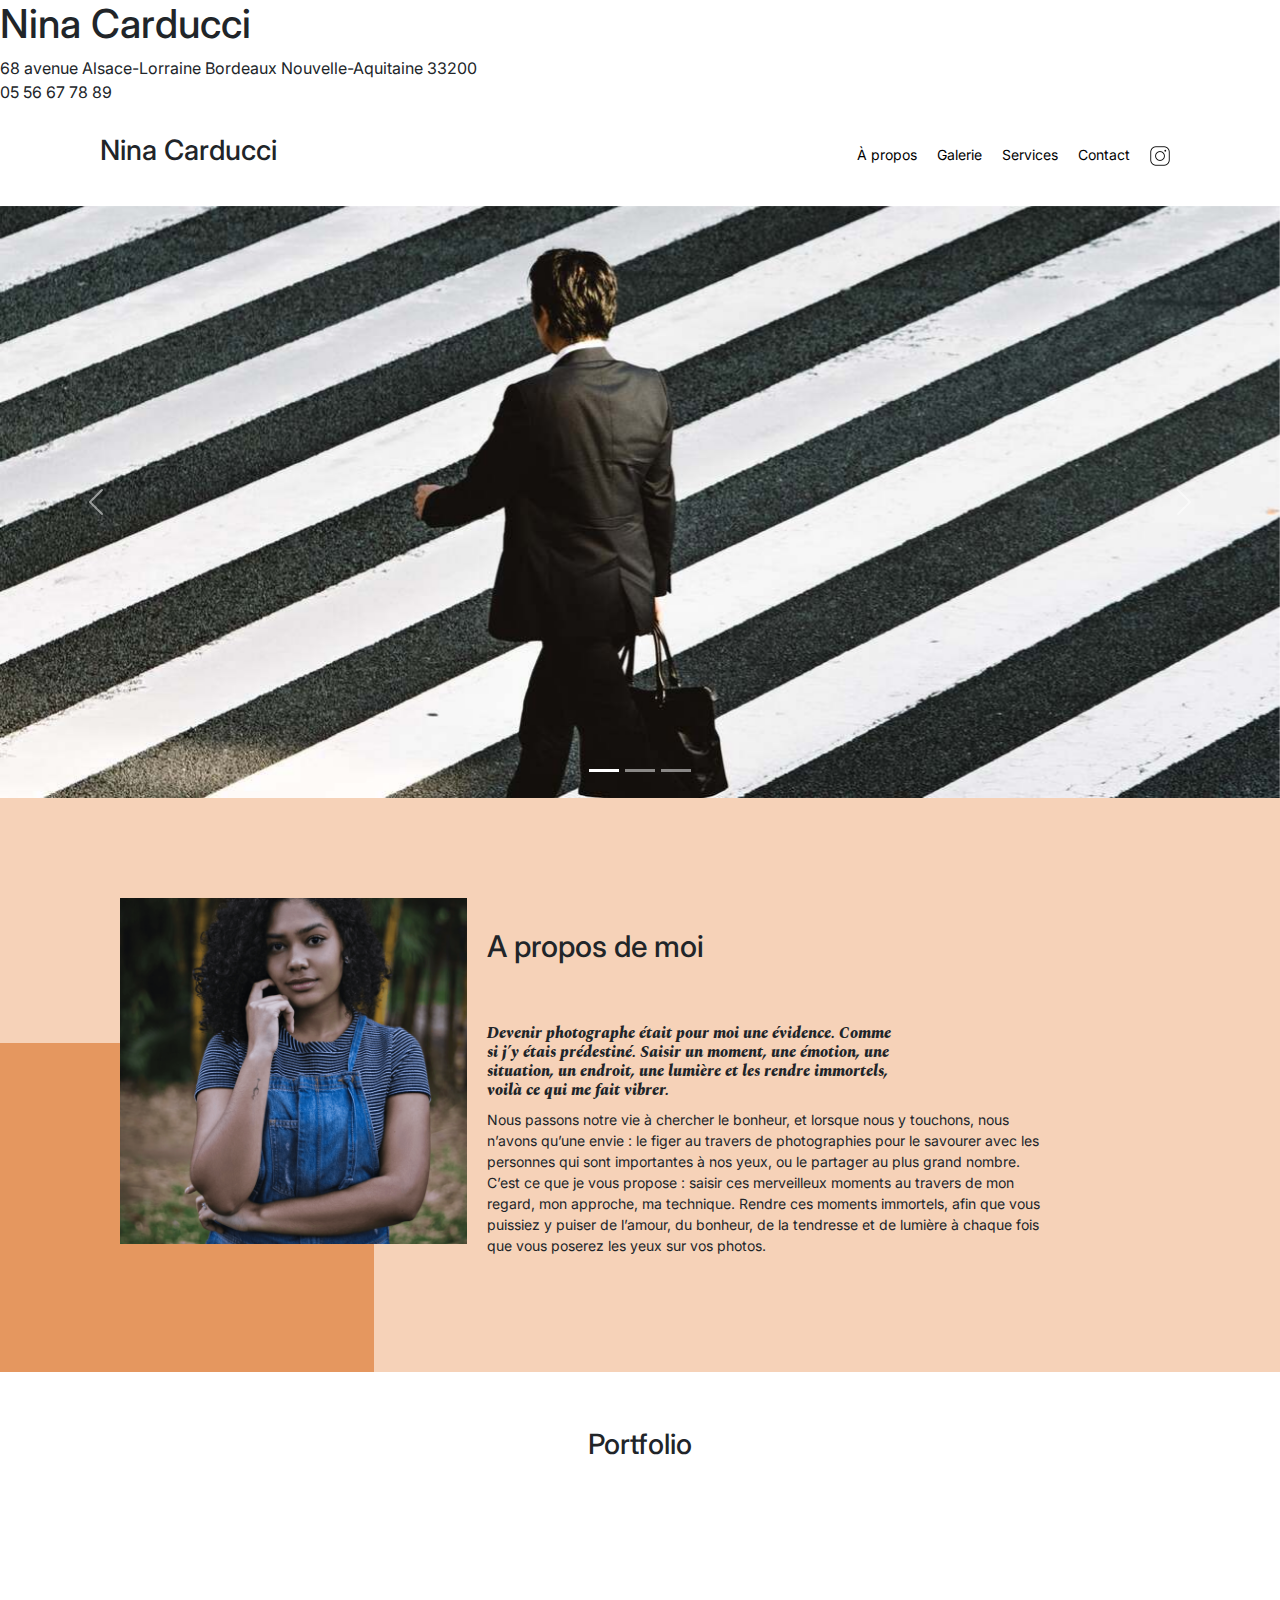
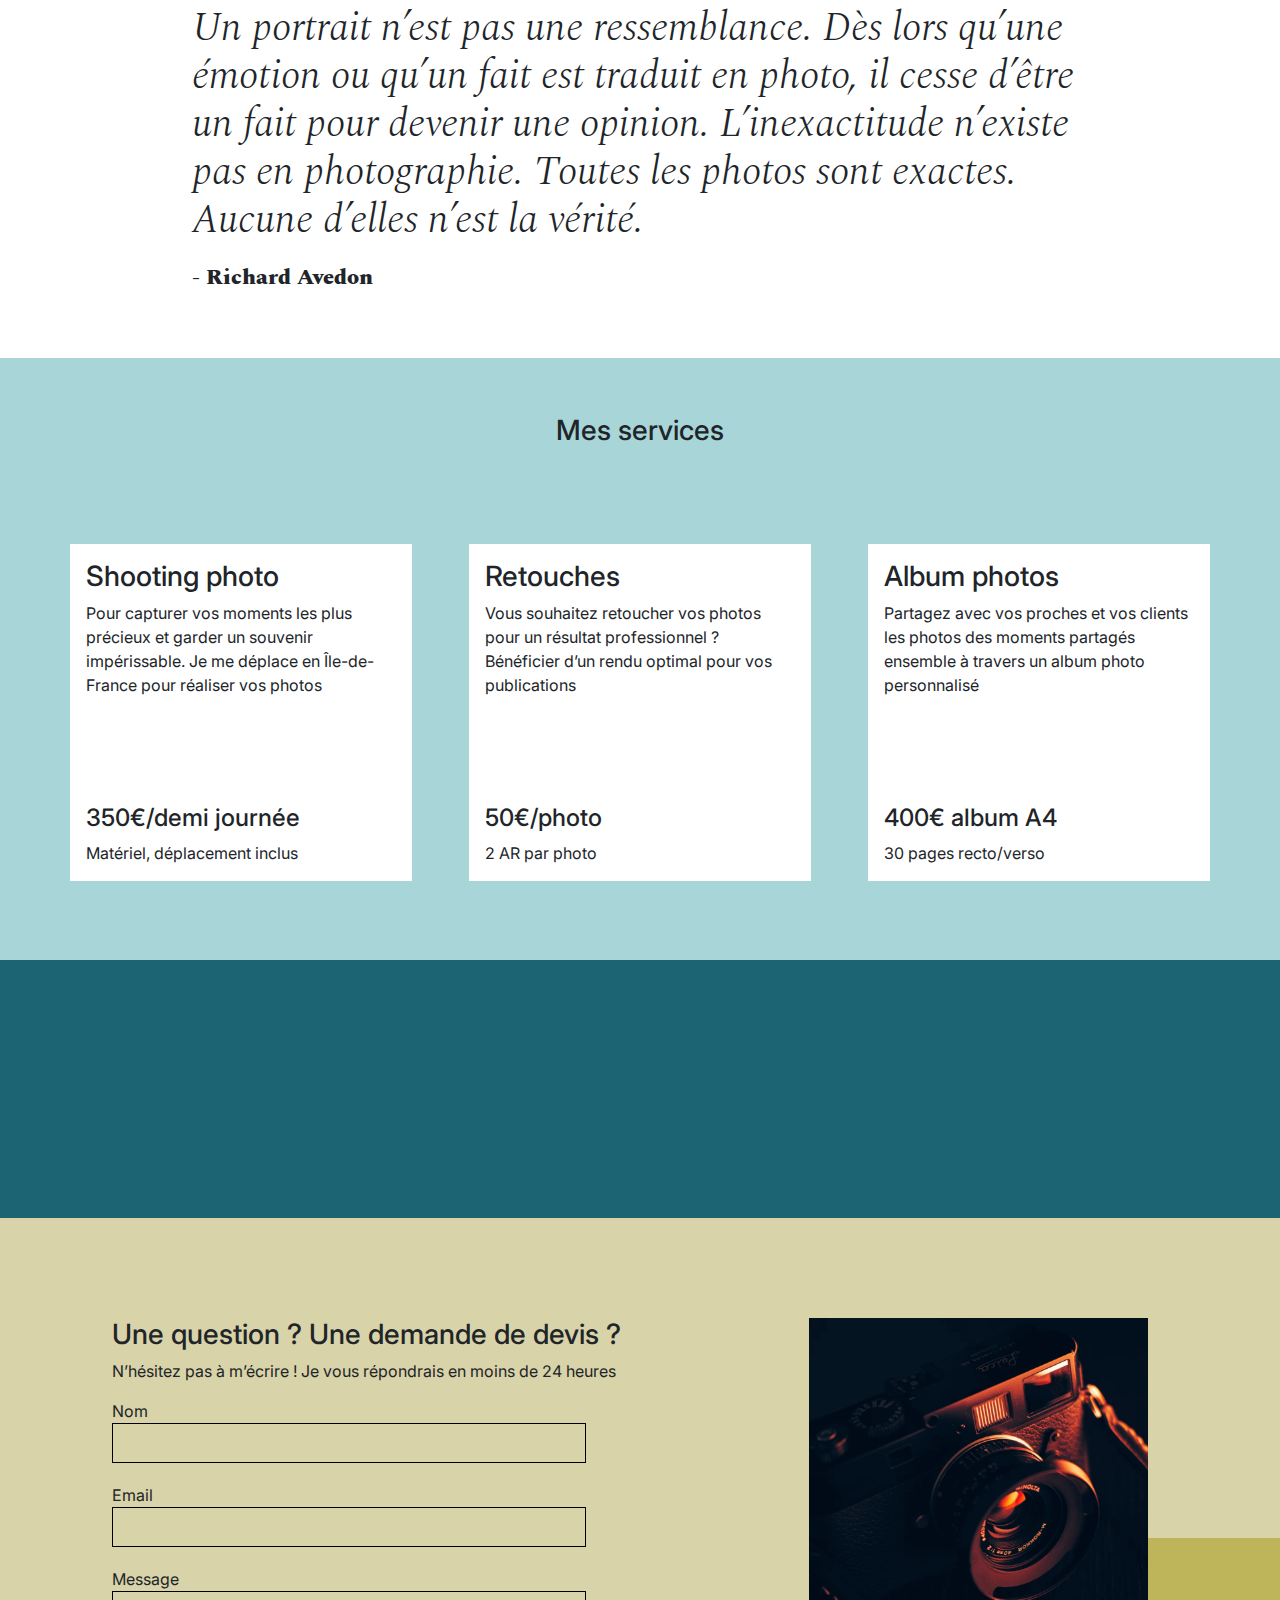
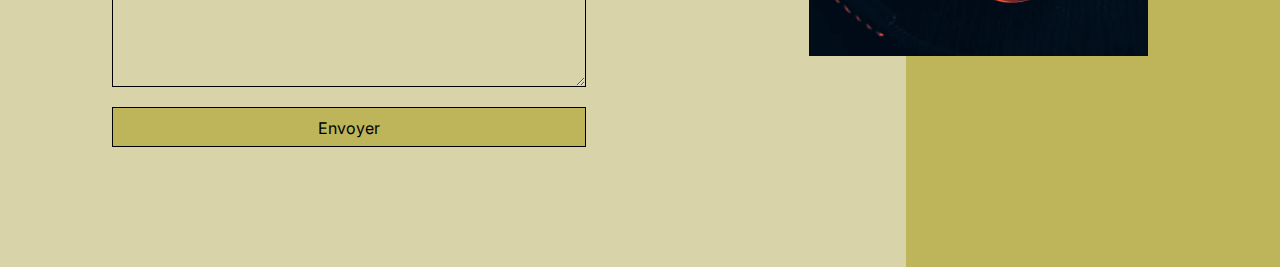
==== index.html @ e3ed2365 "feat:ajout des OpenGraphFacebook, et Twitter Cards" ====
<!DOCTYPE html>
<html lang="fr">
<head>
	<meta charset="UTF-8">
	<meta name="viewport" content="width=device-width, initial-scale=1.0">
	<meta name="description" content="Nina Carducci, photographe passionnée.
	 Découvrez des images captivantes et 
	 des histoires uniques racontées à travers chaque photo.
	  De la photographie de mariage à la photographie de portraits,
	   Nina Carducci est spécialisée dans la photographie authentiques. ">
	<title>Nina Carducci - Photographe</title>
	<link rel="stylesheet" href="./assets/bootstrap/bootstrap.css">
	<link rel="stylesheet" href="./assets/style.css">
	<link rel="preconnect" href="https://fonts.googleapis.com">
	<link rel="preconnect" href="https://fonts.gstatic.com" crossorigin>
	<link href="https://fonts.googleapis.com/css2?family=Inter&family=Spectral:ital,wght@0,400;1,300;1,400;1,800&display=swap" rel="stylesheet">
	<div itemscope itemtype="http://schema.org/LocalBusiness">
		<h1 itemprop="name">Nina Carducci</h1>
		<div itemprop="address" itemscope itemtype="http://schema.org/PostalAddress">
		  <span itemprop="streetAddress">68 avenue Alsace-Lorraine</span>
		  <span itemprop="addressLocality">Bordeaux</span>
		  <span itemprop="addressRegion">Nouvelle-Aquitaine</span>
		  <span itemprop="postalCode">33200</span>
		</div>
		<div itemprop="telephone">05 56 67 78 89</div>
	  </div>
</head>
<body>
	<header class="top-header">
			<h3 class="name">Nina Carducci</h3>
			<nav class="nav">   
				<ul>
					<li><a href="#about">À propos</a></li>
					<li><a href="#gallery">Galerie</a></li>
					<li><a href="#services">Services</a></li>
					<li><a href="#contact">Contact</a></li>
					<li><a class="social-link" href="https://www.instagram.com/ninacarducci.photo/?hl=fr" target="_blank">
						<img src="./assets/images/instagram.WebP" alt="instagram"></a></li>
				</ul>
			</nav>
	</header>
	<main>
	
			<div id="carouselExampleIndicators" class="carousel slide" data-bs-ride="carousel">
				<ol class="carousel-indicators">
					<li data-bs-target="#carouselExampleIndicators" data-bs-slide-to="0" class="active"></li>
					<li data-bs-target="#carouselExampleIndicators" data-bs-slide-to="1"></li>
					<li data-bs-target="#carouselExampleIndicators" data-bs-slide-to="2"></li>
				</ol>
				<div class="carousel-inner">
					<div class="carousel-item active">
						<img src="./assets/images/slider/ryoji-iwata-wUZjnOv7t0g-unsplash-min.WebP" class="d-block w-100" alt="yoji-iwata">
					</div>
					<div class="carousel-item">
						<img src="./assets/images/slider/nicholas-green-nPz8akkUmDI-unsplash.WebP" class="d-block w-100" alt="nicholas-green">
					</div>
					<div class="carousel-item">
						<img src="./assets/images/slider/edward-cisneros-3_h6-1NPDGw-unsplash.WebP" class="d-block w-100" alt="edward-cisneros">
					</div>
		<button class="carousel-control-prev" type="button" data-bs-target="#carouselExampleIndicators" data-bs-slide="prev">
			<span class="carousel-control-prev-icon" aria-hidden="true"></span>
			<span class="visually-hidden">Previous</span>
		</button>
		<button class="carousel-control-next" type="button" data-bs-target="#carouselExampleIndicators" data-bs-slide="next">
			<span class="carousel-control-next-icon" aria-hidden="true"></span>
			<span class="visually-hidden">Next</span>
		</button>
	</div>
</div>

<section id="about">
	<div class="picture left">
		<img src="./assets/images/nina.WebP" alt="nina">
	</div>
	<div id="about-me">
		<h3 class="about-me__title">A propos de moi</h3>
		<h6 class="about-me__introduction">Devenir photographe était pour moi une évidence. Comme si j’y étais prédestiné. Saisir un moment, une émotion, une situation, un endroit, une lumière et les rendre immortels, voilà ce qui me fait vibrer.</h6>
		<p>Nous passons notre vie à chercher le bonheur, et lorsque nous y touchons, nous n’avons qu’une envie : le figer au travers de photographies pour le savourer avec les personnes qui sont importantes à nos yeux, ou le partager au plus grand nombre.
			C’est ce que je vous propose : saisir ces merveilleux moments au travers de mon regard, mon approche, ma technique. Rendre ces moments immortels, afin que vous puissiez y puiser de l’amour, du bonheur, de la tendresse et de lumière à chaque fois que vous poserez les yeux sur vos photos.</p>
	</div>
</section>

<section id="gallery">
	<h3 class="title">Portfolio</h3>
	<div class="container py-3">
		<div class="gallery" style="display: none">
			<img data-gallery-tag="Concert" class="gallery-item" src="./assets/images/gallery/concerts/aaron-paul-wnX-fXzB6Cw-unsplash.WebP" alt="aaron-paul">
			<img data-gallery-tag="Entreprises" class="gallery-item" src="./assets/images/gallery/entreprise/ali-morshedlou-WMD64tMfc4k-unsplash.WebP" alt="ali-morshedlou">
			<img data-gallery-tag="Entreprises" class="gallery-item" src="./assets/images/gallery/entreprise/jason-goodman-tHO1_OuKbg0-unsplash.WebP" alt="jason-goodman">
			<img data-gallery-tag="Mariages" class="gallery-item" src="./assets/images/gallery/mariage/hannah-busing-RvF2R_qMpRk-unsplash.WebP" alt="hannah-busing">
			<img data-gallery-tag="Portrait" class="gallery-item" src="./assets/images/gallery/portraits/ade-tunji-rVkhWWZFAtQ-unsplash.WebP" alt="ade-tunji">
			<img data-gallery-tag="Mariages" class="gallery-item" src="./assets/images/gallery/mariage/jakob-owens-SiniLJkXhMc-unsplash.WebP" alt="jakob-owens">
			<img data-gallery-tag="Portrait" class="gallery-item" src="./assets/images/gallery/portraits/nino-van-prattenburg - 443cl1uR_8-unsplash.WebP" alt="nino-van-prattenburg">
			<img data-gallery-tag="Concert" class="gallery-item" src="./assets/images/gallery/concerts/austin-neill-hgO1wFPXl3I-unsplash.WebP" alt="austin-neill">
			<img data-gallery-tag="Entreprises" class="gallery-item" src="./assets/images/gallery/entreprise/mateus-campos-felipe-Fsgzm8N0hIY-unsplash.WebP" alt="mateus-campos">
		</div>
	</div>
	<div class="quote">
		<figure>
			<blockquote>
				<h1 class="quote__text">Un portrait n’est pas une ressemblance. Dès lors qu’une émotion ou qu’un fait est traduit en photo, il cesse d’être un fait pour devenir une opinion. L’inexactitude n’existe pas en photographie. Toutes les photos sont exactes. Aucune d’elles n’est la vérité.</h1>
			</blockquote>
			<figcaption class="quote__author">- Richard Avedon</figcaption>
		</figure>
	</div>
</section>

<section id="services">
	<h3 class="title">Mes services</h3>
	<div class="container">
		<div class="service">
			<div class="service__description">
				<h3>Shooting photo</h3>
				<p>Pour capturer vos moments les plus précieux et garder un souvenir impérissable. Je me déplace en Île-de-France pour réaliser vos photos</p>
			</div>
			<div class="service__price">
				<h4>350€/demi journée</h4>
				<span>Matériel, déplacement inclus</span>
			</div>

		</div>
		<div class="service">
			<div class="service__description">
				<h3>Retouches</h3>
				<p>Vous souhaitez retoucher vos photos pour un résultat professionnel ? Bénéficier d’un rendu optimal pour vos publications</p>
			</div>
			<div class="service__price">
				<h4>50€/photo</h4>
				<span>2 AR par photo</span>
			</div>
		</div>
		<div class="service">
			<div class="service__description">
				<h3>Album photos</h3>
				<p>Partagez avec vos proches et vos clients les photos des moments partagés ensemble à travers un album photo personnalisé</p>
			</div>
			<div class="service__price">
				<h4>400€ album A4</h4>
				<span>30 pages recto/verso</span>
			</div>
		</div>
	</div>
<div class="quote">
	<figure>
		<blockquote>
			<h1 class="quote__text">De manière inconsciente, je crois, je guette un regard, une expression, des traits ou une nostalgie capable de résumer ou plus exactement de révéler une vie</h1>
		</blockquote>
		<figcaption class="quote__author">- Richard Avedon</figcaption>
	</figure>
</div>
</section>
<section id="contact">
	<div class="container">
		<div class="form-container">
			<h3>Une question ? Une demande de devis ?</h3>
			<p> N’hésitez pas à m’écrire ! Je vous répondrais en moins de 24 heures</p>
			<form method="post">
				<label for="nom">Nom</label>
				<input type="text" name="nom" id="nom">
				<label for="email">Email</label>
				<input type="email" name="email" id="email">
				<label for="message">Message</label>
				<textarea name="message" id="message" cols="30" rows="10"></textarea>
				<input type="submit" value="Envoyer">
			</form>
			
		</div>
		<div class="picture right">
			<img src="./assets/images/camera.WebP" alt="camera">
		</div>
	</div>
</section>
</main>

<script src="assets/bootstrap/bootstrap.bundle.js"></script>
	<script src="https://code.jquery.com/jquery-3.4.1.min.js" integrity="sha256-CSXorXvZcTkaix6Yvo6HppcZGetbYMGWSFlBw8HfCJo=" crossorigin="anonymous"></script>
	<script src="assets/maugallery.js"></script>
	<script src="assets/scripts.js"></script>

	
</body>

</html>
---- assets/style.css ----
body {
	max-width: 1920px;
	margin: auto;
}
* {
	font-family: 'Inter';
	font-style: normal;
}
.top-header {
	background-color: white;
	position: sticky;
	top:0;
	z-index: 1000;
	display: flex;
	justify-content: space-between;
	padding-inline: 100px;
	padding-block: 30px;
	align-items: center;
}

.nav ul {
	display: flex;
	list-style-type: none;
	font-size: 14px;
	margin-bottom: 0;
}

.nav li {
	padding-inline: 10px;
}

.nav a {
	text-decoration: none;
	color: #000
}

.social-link img {
	width: 20px;
}

#about {
	display: flex;
	background-color: #F6D2B8;
	padding-inline: 100px;
	padding-block: 100px;
	position: relative;
}

.picture.left::before {
	content: ' ';
	background-color: #E5975F;
	width: 374px;
	height: 329px;
	position: absolute;
	bottom: 0;
	left: 0;
	z-index: -1;
}

.picture {
	flex: 1;
	margin: 0 20px;
	z-index: 0;
}

.picture img {
	width: 100%;

}
#about-me {
	flex: 2
}
.about-me__title {
	margin-top: 1em;
	margin-bottom: 60px;
	font-size: 30px;
}
.about-me__introduction {
	font-family: 'Spectral';
	font-weight: 800;
	font-style: italic;
	width: 60%;
}
#about-me p {
	width: 80%;
	font-size: 14px;
}
.title{
	text-align: center;
	padding-block: 2em;
}
.gallery .nav {
	justify-content: center;
}
.nav-pills .nav-link.active, .nav-pills .show > .nav-link {
	color: #fff;
	background-color: #BEB45A;
	border-radius:0 ;
}
.nav-pills .nav-link {
	color: #000
}
.item-column {
	position: relative;
	margin-bottom: 0 !important;
	padding: 0;
}
.item-column::after{
	content: "";
	display: block;
	padding-bottom: 100%;

}
.gallery-item {
	position: absolute;
	width: 100%;
	height: 100%;
	object-fit: cover;
	padding: .5em;
}
.mg-prev, .mg-next {
	width: 30px;
	height: 30px;
	border-radius: 00%;
	justify-content: center;
	align-items: center;
	display: flex;
	font-size: 24px;
}

.quote {
	font-family: 'Spectral';
	font-style: italic;
	width: 70%;
	margin: auto;
	padding-block: 3em;
}
.quote__text {
	font-family: Spectral;
	font-style: italic;
	font-weight: 300;

}
.quote__author {
	font-family: Spectral;
	font-weight: 800;
	font-size: 22px;
}

#services {
	margin: auto;
	background-color: #A8D5D8 ;
	position: relative;
}
#services .container::before{
	content: ' ';
	background-color: #1C6474;
	position: absolute;
	width: 100%;
	height: 30%;
	bottom: 0;
	left: 0;
	z-index: 0;
}

#services .container {
	justify-content: space-between;
	display: flex;
	padding : 2em 0;

}

.service {
	background-color: white;
	max-width: 390px;
	width: 30%;
	height: 337px;
	padding: 1em;
	display: flex;
	flex-direction: column;
	justify-content: space-between;
	z-index: 1;
}

#contact {
	margin: auto;
	background-color: #D8D3A8 ;
	position: relative;
	padding-inline: 100px;
	padding-block: 100px;
}

#contact .container {
	display: flex;
}
.picture.right::before {
	content: ' ';
	background-color: #BEB45A;
	width: 374px;
	height: 329px;
	position: absolute;
	bottom: 0;
	right: 0;
	z-index: -1;
}
.form-container {
	flex : 2;

}
form {
	display: flex;
	flex-direction: column;
	width: 70%;
	align-items: flex-start;
}

form input {
	width: 100%;
	background-color: transparent;
	border: solid 1px;
	height: 2.5em;
	margin-bottom: 20px;
}

form textarea {
	width: 100%;
	background-color: transparent;
	border: solid 1px;
	height: 5em;
	line-height: 2.5em;
	font-size: 1.2em;
	margin-bottom: 20px;
}
input[type="submit"] {
	background-color: #BEB45A;
	padding: .5em 1em
}

@media all and (max-width: 1180px) {
	.picture {
		flex : 2;
	}
	#about, #contact .container {
		align-items: center;
	}
	.about-me__title {
		margin-top: 0;
		margin-bottom: 1em;
	}
	#about-me h6, #about-me p {
		width: 100%;
	}
}

@media all and (max-width: 1000px) {
	#about{
		flex-direction: column;

	}
	.picture {
		width: 50%;
	}
	.picture.left::before {
		width: 100%;
		height: 30%;
		position: absolute;
		bottom: auto;
		top: 0;
		left: 0;
		z-index: -1;
	}
	.about-me__title{
		text-align: center;
		margin-top: 1em;
	}
	#services .container {
		flex-direction: column;
	}
	.service {
		width: 100%;
		max-width: 100%;
		height: auto;
		margin: 2em 0
	}
	.service__description{
		margin-bottom: 1em;
	}

	#services .container::before{
		width: 30%;
		height: 100%;
		bottom: 0;
		right: 0;
		left: auto;
		z-index: 0;
	}

	#contact .container {
		flex-direction: column;
	}
	#contact .picture.right {
		margin-top: 1em;
	}
	.picture.right::before {
		width: 100%;
		height: 30%;
		position: absolute;
		bottom: 0;
		right: 0;
		z-index: -1;
	}
}

@media all and (max-width: 650px) {
	.top-header {
		flex-direction: column;
		padding-inline: 0;
	}
	.top-header .nav, .top-header .nav ul {
		width: 100%;
		padding: 0 0 0 0;
	}
	.top-header .nav li {
		flex: 1;
		padding-block: 1em;
		text-align: center;
	}
	.picture.left::before, .picture.right::before {
		height: 150px;
	}
	#services .container {
		align-items: center;
	}
	.service {
		max-width: 90%;
	}
	#about, #contact {
		padding-inline: 2em;
		padding-block: 2em;
	}
	form {
		width: 100%;
	}
	.picture {
		width: 80%;
	}
}
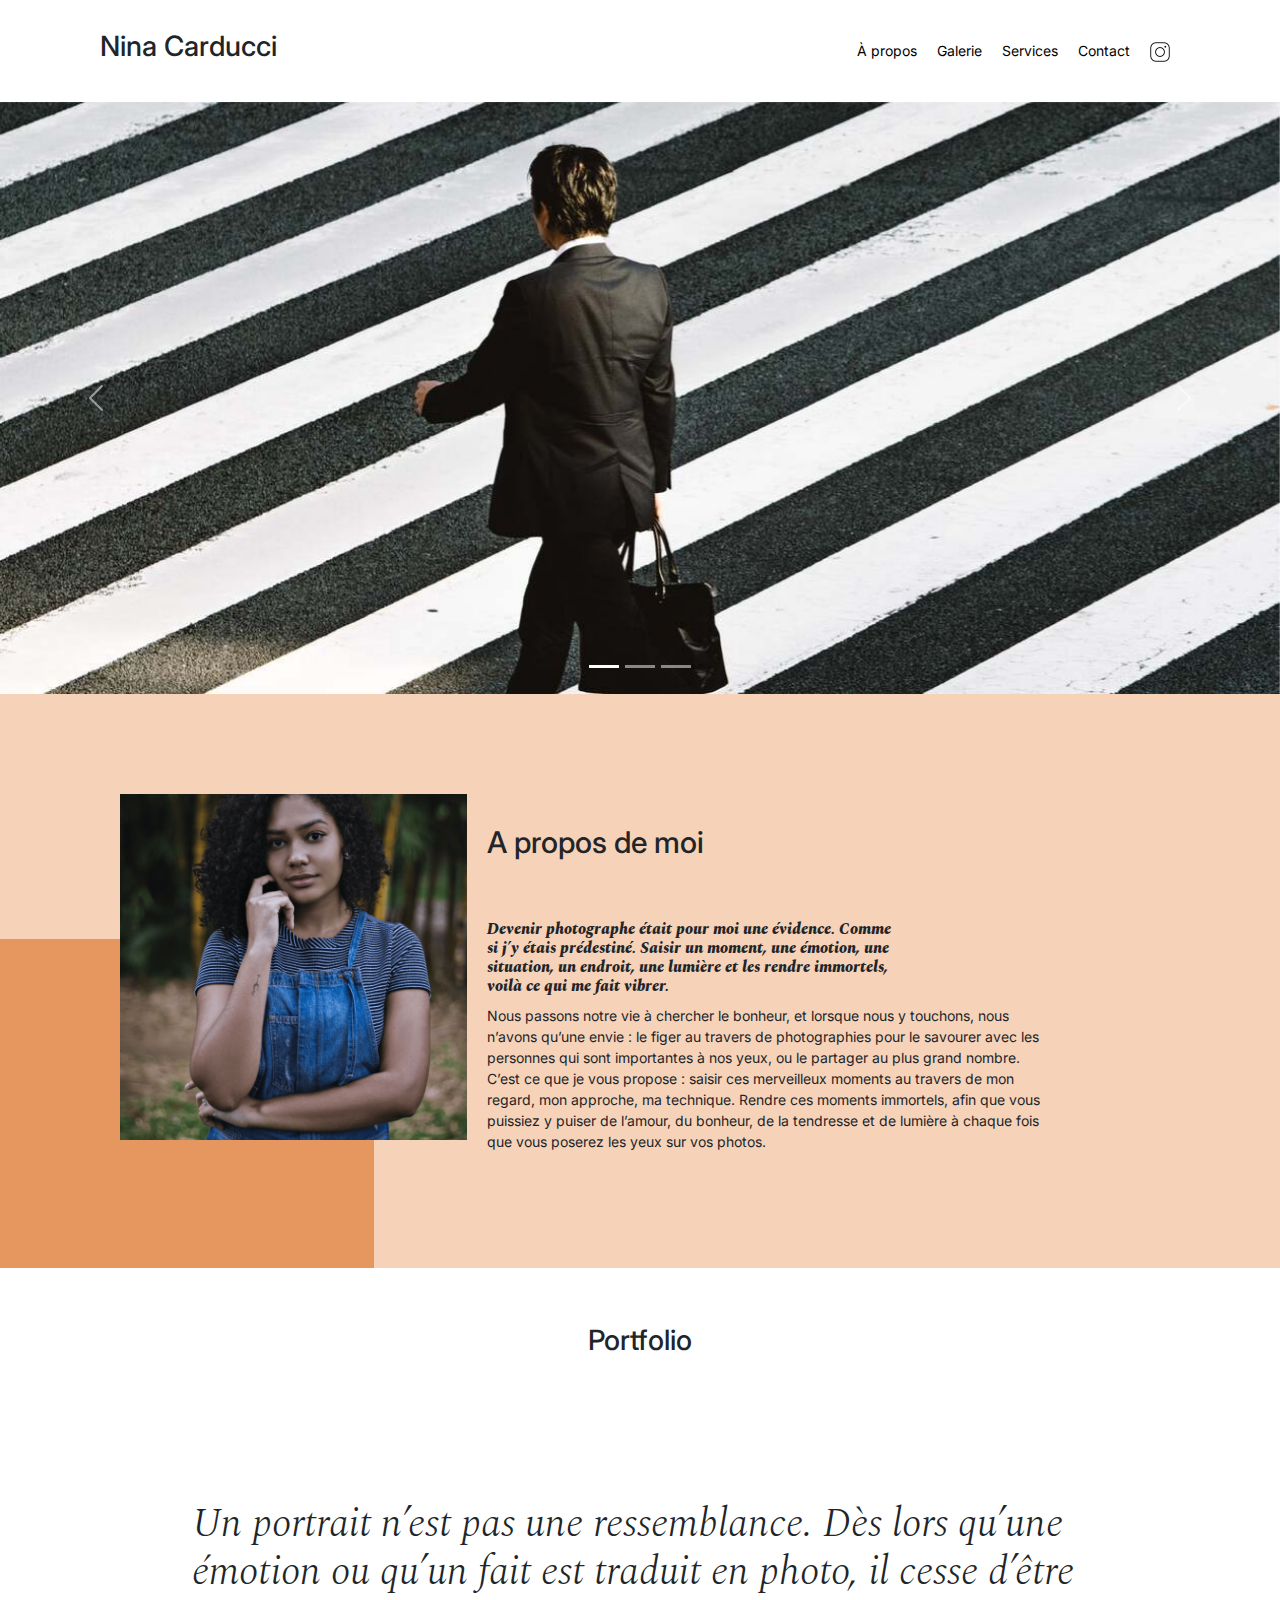
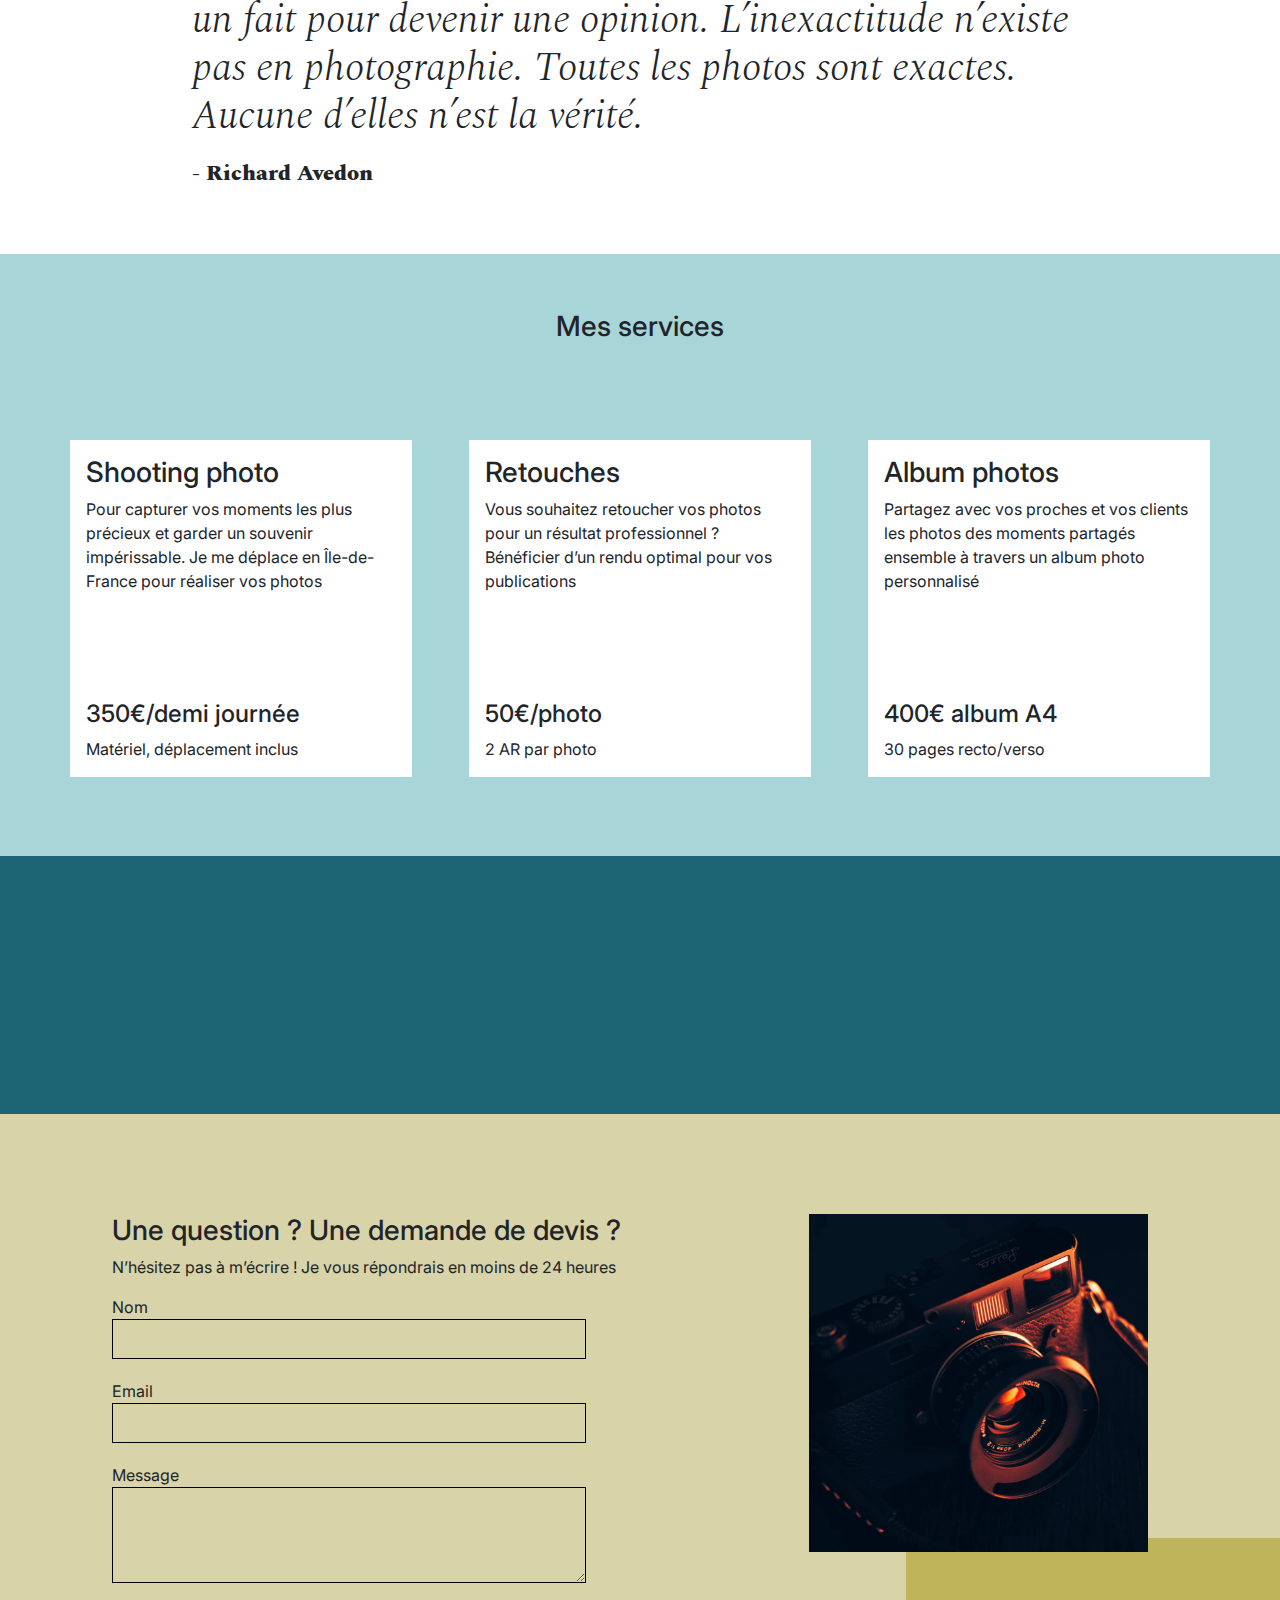
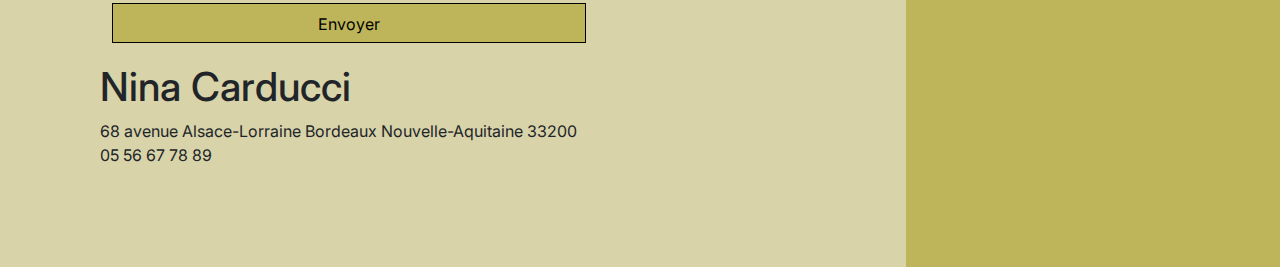
==== commit 27243962: "feat:ajout des  OpenGraph Facebook/Twitter Cards" ====
--- a/index.html
+++ b/index.html
@@ -1,5 +1,6 @@
 <!DOCTYPE html>
 <html lang="fr">
+
 <head>
 	<meta charset="UTF-8">
 	<meta name="viewport" content="width=device-width, initial-scale=1.0">
@@ -8,176 +9,227 @@
 	 des histoires uniques racontées à travers chaque photo.
 	  De la photographie de mariage à la photographie de portraits,
 	   Nina Carducci est spécialisée dans la photographie authentiques. ">
-	<title>Nina Carducci - Photographe</title>
+	
+	<meta property="og:title" content="Nina Carducci" />
+	<meta property="og:description" content="Site portfolio de Nina Carducci, photographe passionnée" />
+	<meta property="og:image" content="./assets/images/nina.WebP" />
+	<meta property="og:url" content="https://ninacarducci.github.io/" />
+
+	<meta name="twitter:card" content="Summary Card" />
+	<meta name="twitter:title" content="Nina Carducci" />
+	<meta name="twitter:description" content="Site portfolio de Nina Carducci, photographe passionnée" />
+	<meta name="twitter:image" content="./assets/images/nina.WebP" />
+
+
+   <title>Nina Carducci - Photographe</title>
 	<link rel="stylesheet" href="./assets/bootstrap/bootstrap.css">
 	<link rel="stylesheet" href="./assets/style.css">
 	<link rel="preconnect" href="https://fonts.googleapis.com">
 	<link rel="preconnect" href="https://fonts.gstatic.com" crossorigin>
-	<link href="https://fonts.googleapis.com/css2?family=Inter&family=Spectral:ital,wght@0,400;1,300;1,400;1,800&display=swap" rel="stylesheet">
-	<div itemscope itemtype="http://schema.org/LocalBusiness">
-		<h1 itemprop="name">Nina Carducci</h1>
-		<div itemprop="address" itemscope itemtype="http://schema.org/PostalAddress">
-		  <span itemprop="streetAddress">68 avenue Alsace-Lorraine</span>
-		  <span itemprop="addressLocality">Bordeaux</span>
-		  <span itemprop="addressRegion">Nouvelle-Aquitaine</span>
-		  <span itemprop="postalCode">33200</span>
-		</div>
-		<div itemprop="telephone">05 56 67 78 89</div>
-	  </div>
+	<link
+		href="https://fonts.googleapis.com/css2?family=Inter&family=Spectral:ital,wght@0,400;1,300;1,400;1,800&display=swap"
+		rel="stylesheet">
 </head>
+
 <body>
 	<header class="top-header">
-			<h3 class="name">Nina Carducci</h3>
-			<nav class="nav">   
-				<ul>
-					<li><a href="#about">À propos</a></li>
-					<li><a href="#gallery">Galerie</a></li>
-					<li><a href="#services">Services</a></li>
-					<li><a href="#contact">Contact</a></li>
-					<li><a class="social-link" href="https://www.instagram.com/ninacarducci.photo/?hl=fr" target="_blank">
+		<h3 class="name">Nina Carducci</h3>
+		<nav class="nav">
+			<ul>
+				<li><a href="#about">À propos</a></li>
+				<li><a href="#gallery">Galerie</a></li>
+				<li><a href="#services">Services</a></li>
+				<li><a href="#contact">Contact</a></li>
+				<li><a class="social-link" href="https://www.instagram.com/ninacarducci.photo/?hl=fr" target="_blank">
 						<img src="./assets/images/instagram.WebP" alt="instagram"></a></li>
-				</ul>
-			</nav>
+			</ul>
+		</nav>
 	</header>
 	<main>
-	
-			<div id="carouselExampleIndicators" class="carousel slide" data-bs-ride="carousel">
-				<ol class="carousel-indicators">
-					<li data-bs-target="#carouselExampleIndicators" data-bs-slide-to="0" class="active"></li>
-					<li data-bs-target="#carouselExampleIndicators" data-bs-slide-to="1"></li>
-					<li data-bs-target="#carouselExampleIndicators" data-bs-slide-to="2"></li>
-				</ol>
-				<div class="carousel-inner">
-					<div class="carousel-item active">
-						<img src="./assets/images/slider/ryoji-iwata-wUZjnOv7t0g-unsplash-min.WebP" class="d-block w-100" alt="yoji-iwata">
-					</div>
-					<div class="carousel-item">
-						<img src="./assets/images/slider/nicholas-green-nPz8akkUmDI-unsplash.WebP" class="d-block w-100" alt="nicholas-green">
-					</div>
-					<div class="carousel-item">
-						<img src="./assets/images/slider/edward-cisneros-3_h6-1NPDGw-unsplash.WebP" class="d-block w-100" alt="edward-cisneros">
-					</div>
-		<button class="carousel-control-prev" type="button" data-bs-target="#carouselExampleIndicators" data-bs-slide="prev">
-			<span class="carousel-control-prev-icon" aria-hidden="true"></span>
-			<span class="visually-hidden">Previous</span>
-		</button>
-		<button class="carousel-control-next" type="button" data-bs-target="#carouselExampleIndicators" data-bs-slide="next">
-			<span class="carousel-control-next-icon" aria-hidden="true"></span>
-			<span class="visually-hidden">Next</span>
-		</button>
-	</div>
-</div>
-
-<section id="about">
-	<div class="picture left">
-		<img src="./assets/images/nina.WebP" alt="nina">
-	</div>
-	<div id="about-me">
-		<h3 class="about-me__title">A propos de moi</h3>
-		<h6 class="about-me__introduction">Devenir photographe était pour moi une évidence. Comme si j’y étais prédestiné. Saisir un moment, une émotion, une situation, un endroit, une lumière et les rendre immortels, voilà ce qui me fait vibrer.</h6>
-		<p>Nous passons notre vie à chercher le bonheur, et lorsque nous y touchons, nous n’avons qu’une envie : le figer au travers de photographies pour le savourer avec les personnes qui sont importantes à nos yeux, ou le partager au plus grand nombre.
-			C’est ce que je vous propose : saisir ces merveilleux moments au travers de mon regard, mon approche, ma technique. Rendre ces moments immortels, afin que vous puissiez y puiser de l’amour, du bonheur, de la tendresse et de lumière à chaque fois que vous poserez les yeux sur vos photos.</p>
-	</div>
-</section>
-
-<section id="gallery">
-	<h3 class="title">Portfolio</h3>
-	<div class="container py-3">
-		<div class="gallery" style="display: none">
-			<img data-gallery-tag="Concert" class="gallery-item" src="./assets/images/gallery/concerts/aaron-paul-wnX-fXzB6Cw-unsplash.WebP" alt="aaron-paul">
-			<img data-gallery-tag="Entreprises" class="gallery-item" src="./assets/images/gallery/entreprise/ali-morshedlou-WMD64tMfc4k-unsplash.WebP" alt="ali-morshedlou">
-			<img data-gallery-tag="Entreprises" class="gallery-item" src="./assets/images/gallery/entreprise/jason-goodman-tHO1_OuKbg0-unsplash.WebP" alt="jason-goodman">
-			<img data-gallery-tag="Mariages" class="gallery-item" src="./assets/images/gallery/mariage/hannah-busing-RvF2R_qMpRk-unsplash.WebP" alt="hannah-busing">
-			<img data-gallery-tag="Portrait" class="gallery-item" src="./assets/images/gallery/portraits/ade-tunji-rVkhWWZFAtQ-unsplash.WebP" alt="ade-tunji">
-			<img data-gallery-tag="Mariages" class="gallery-item" src="./assets/images/gallery/mariage/jakob-owens-SiniLJkXhMc-unsplash.WebP" alt="jakob-owens">
-			<img data-gallery-tag="Portrait" class="gallery-item" src="./assets/images/gallery/portraits/nino-van-prattenburg - 443cl1uR_8-unsplash.WebP" alt="nino-van-prattenburg">
-			<img data-gallery-tag="Concert" class="gallery-item" src="./assets/images/gallery/concerts/austin-neill-hgO1wFPXl3I-unsplash.WebP" alt="austin-neill">
-			<img data-gallery-tag="Entreprises" class="gallery-item" src="./assets/images/gallery/entreprise/mateus-campos-felipe-Fsgzm8N0hIY-unsplash.WebP" alt="mateus-campos">
+		<div id="carouselExampleIndicators" class="carousel slide" data-bs-ride="carousel">
+			<ol class="carousel-indicators">
+				<li data-bs-target="#carouselExampleIndicators" data-bs-slide-to="0" class="active"></li>
+				<li data-bs-target="#carouselExampleIndicators" data-bs-slide-to="1"></li>
+				<li data-bs-target="#carouselExampleIndicators" data-bs-slide-to="2"></li>
+			</ol>
+			<div class="carousel-inner">
+				<div class="carousel-item active">
+					<img src="./assets/images/slider/ryoji-iwata-wUZjnOv7t0g-unsplash-min.WebP" class="d-block w-100"
+						alt="yoji-iwata">
+				</div>
+				<div class="carousel-item">
+					<img src="./assets/images/slider/nicholas-green-nPz8akkUmDI-unsplash.WebP" class="d-block w-100"
+						alt="nicholas-green">
+				</div>
+				<div class="carousel-item">
+					<img src="./assets/images/slider/edward-cisneros-3_h6-1NPDGw-unsplash.WebP" class="d-block w-100"
+						alt="edward-cisneros">
+				</div>
+				<button class="carousel-control-prev" type="button" data-bs-target="#carouselExampleIndicators"
+					data-bs-slide="prev">
+					<span class="carousel-control-prev-icon" aria-hidden="true"></span>
+					<span class="visually-hidden">Previous</span>
+				</button>
+				<button class="carousel-control-next" type="button" data-bs-target="#carouselExampleIndicators"
+					data-bs-slide="next">
+					<span class="carousel-control-next-icon" aria-hidden="true"></span>
+					<span class="visually-hidden">Next</span>
+				</button>
+			</div>
 		</div>
-	</div>
-	<div class="quote">
-		<figure>
-			<blockquote>
-				<h1 class="quote__text">Un portrait n’est pas une ressemblance. Dès lors qu’une émotion ou qu’un fait est traduit en photo, il cesse d’être un fait pour devenir une opinion. L’inexactitude n’existe pas en photographie. Toutes les photos sont exactes. Aucune d’elles n’est la vérité.</h1>
-			</blockquote>
-			<figcaption class="quote__author">- Richard Avedon</figcaption>
-		</figure>
-	</div>
-</section>
-
-<section id="services">
-	<h3 class="title">Mes services</h3>
-	<div class="container">
-		<div class="service">
-			<div class="service__description">
-				<h3>Shooting photo</h3>
-				<p>Pour capturer vos moments les plus précieux et garder un souvenir impérissable. Je me déplace en Île-de-France pour réaliser vos photos</p>
-			</div>
-			<div class="service__price">
-				<h4>350€/demi journée</h4>
-				<span>Matériel, déplacement inclus</span>
-			</div>
-
-		</div>
-		<div class="service">
-			<div class="service__description">
-				<h3>Retouches</h3>
-				<p>Vous souhaitez retoucher vos photos pour un résultat professionnel ? Bénéficier d’un rendu optimal pour vos publications</p>
-			</div>
-			<div class="service__price">
-				<h4>50€/photo</h4>
-				<span>2 AR par photo</span>
-			</div>
-		</div>
-		<div class="service">
-			<div class="service__description">
-				<h3>Album photos</h3>
-				<p>Partagez avec vos proches et vos clients les photos des moments partagés ensemble à travers un album photo personnalisé</p>
-			</div>
-			<div class="service__price">
-				<h4>400€ album A4</h4>
-				<span>30 pages recto/verso</span>
-			</div>
-		</div>
-	</div>
-<div class="quote">
-	<figure>
-		<blockquote>
-			<h1 class="quote__text">De manière inconsciente, je crois, je guette un regard, une expression, des traits ou une nostalgie capable de résumer ou plus exactement de révéler une vie</h1>
-		</blockquote>
-		<figcaption class="quote__author">- Richard Avedon</figcaption>
-	</figure>
-</div>
-</section>
-<section id="contact">
-	<div class="container">
-		<div class="form-container">
-			<h3>Une question ? Une demande de devis ?</h3>
-			<p> N’hésitez pas à m’écrire ! Je vous répondrais en moins de 24 heures</p>
-			<form method="post">
-				<label for="nom">Nom</label>
-				<input type="text" name="nom" id="nom">
-				<label for="email">Email</label>
-				<input type="email" name="email" id="email">
-				<label for="message">Message</label>
-				<textarea name="message" id="message" cols="30" rows="10"></textarea>
-				<input type="submit" value="Envoyer">
-			</form>
-			
-		</div>
-		<div class="picture right">
-			<img src="./assets/images/camera.WebP" alt="camera">
-		</div>
-	</div>
-</section>
-</main>
-
-<script src="assets/bootstrap/bootstrap.bundle.js"></script>
-	<script src="https://code.jquery.com/jquery-3.4.1.min.js" integrity="sha256-CSXorXvZcTkaix6Yvo6HppcZGetbYMGWSFlBw8HfCJo=" crossorigin="anonymous"></script>
+
+		<section id="about">
+			<div class="picture left">
+				<img src="./assets/images/nina.WebP" alt="nina">
+			</div>
+			<div id="about-me">
+				<h3 class="about-me__title">A propos de moi</h3>
+				<h6 class="about-me__introduction">Devenir photographe était pour moi une évidence. Comme si j’y étais
+					prédestiné. Saisir un moment, une émotion, une situation, un endroit, une lumière et les rendre
+					immortels, voilà ce qui me fait vibrer.</h6>
+				<p>Nous passons notre vie à chercher le bonheur, et lorsque nous y touchons, nous n’avons qu’une envie :
+					le figer au travers de photographies pour le savourer avec les personnes qui sont importantes à nos
+					yeux, ou le partager au plus grand nombre.
+					C’est ce que je vous propose : saisir ces merveilleux moments au travers de mon regard, mon
+					approche, ma technique. Rendre ces moments immortels, afin que vous puissiez y puiser de l’amour, du
+					bonheur, de la tendresse et de lumière à chaque fois que vous poserez les yeux sur vos photos.</p>
+			</div>
+		</section>
+
+		<section id="gallery">
+			<h3 class="title">Portfolio</h3>
+			<div class="container py-3">
+				<div class="gallery" style="display: none">
+					<img data-gallery-tag="Concert" class="gallery-item"
+						src="./assets/images/gallery/concerts/aaron-paul-wnX-fXzB6Cw-unsplash.WebP" alt="aaron-paul">
+					<img data-gallery-tag="Entreprises" class="gallery-item"
+						src="./assets/images/gallery/entreprise/ali-morshedlou-WMD64tMfc4k-unsplash.WebP"
+						alt="ali-morshedlou">
+					<img data-gallery-tag="Entreprises" class="gallery-item"
+						src="./assets/images/gallery/entreprise/jason-goodman-tHO1_OuKbg0-unsplash.WebP"
+						alt="jason-goodman">
+					<img data-gallery-tag="Mariages" class="gallery-item"
+						src="./assets/images/gallery/mariage/hannah-busing-RvF2R_qMpRk-unsplash.WebP"
+						alt="hannah-busing">
+					<img data-gallery-tag="Portrait" class="gallery-item"
+						src="./assets/images/gallery/portraits/ade-tunji-rVkhWWZFAtQ-unsplash.WebP" alt="ade-tunji">
+					<img data-gallery-tag="Mariages" class="gallery-item"
+						src="./assets/images/gallery/mariage/jakob-owens-SiniLJkXhMc-unsplash.WebP" alt="jakob-owens">
+					<img data-gallery-tag="Portrait" class="gallery-item"
+						src="./assets/images/gallery/portraits/nino-van-prattenburg - 443cl1uR_8-unsplash.WebP"
+						alt="nino-van-prattenburg">
+					<img data-gallery-tag="Concert" class="gallery-item"
+						src="./assets/images/gallery/concerts/austin-neill-hgO1wFPXl3I-unsplash.WebP"
+						alt="austin-neill">
+					<img data-gallery-tag="Entreprises" class="gallery-item"
+						src="./assets/images/gallery/entreprise/mateus-campos-felipe-Fsgzm8N0hIY-unsplash.WebP"
+						alt="mateus-campos">
+				</div>
+			</div>
+			<div class="quote">
+				<figure>
+					<blockquote>
+						<h1 class="quote__text">Un portrait n’est pas une ressemblance. Dès lors qu’une émotion ou qu’un
+							fait est traduit en photo, il cesse d’être un fait pour devenir une opinion. L’inexactitude
+							n’existe pas en photographie. Toutes les photos sont exactes. Aucune d’elles n’est la
+							vérité.</h1>
+					</blockquote>
+					<figcaption class="quote__author">- Richard Avedon</figcaption>
+				</figure>
+			</div>
+		</section>
+
+		<section id="services">
+			<h3 class="title">Mes services</h3>
+			<div class="container">
+				<div class="service">
+					<div class="service__description">
+						<h3>Shooting photo</h3>
+						<p>Pour capturer vos moments les plus précieux et garder un souvenir impérissable. Je me déplace
+							en Île-de-France pour réaliser vos photos</p>
+					</div>
+					<div class="service__price">
+						<h4>350€/demi journée</h4>
+						<span>Matériel, déplacement inclus</span>
+					</div>
+
+				</div>
+				<div class="service">
+					<div class="service__description">
+						<h3>Retouches</h3>
+						<p>Vous souhaitez retoucher vos photos pour un résultat professionnel ? Bénéficier d’un rendu
+							optimal pour vos publications</p>
+					</div>
+					<div class="service__price">
+						<h4>50€/photo</h4>
+						<span>2 AR par photo</span>
+					</div>
+				</div>
+				<div class="service">
+					<div class="service__description">
+						<h3>Album photos</h3>
+						<p>Partagez avec vos proches et vos clients les photos des moments partagés ensemble à travers
+							un album photo personnalisé</p>
+					</div>
+					<div class="service__price">
+						<h4>400€ album A4</h4>
+						<span>30 pages recto/verso</span>
+					</div>
+				</div>
+			</div>
+			<div class="quote">
+				<figure>
+					<blockquote>
+						<h1 class="quote__text">De manière inconsciente, je crois, je guette un regard, une expression,
+							des traits ou une nostalgie capable de résumer ou plus exactement de révéler une vie</h1>
+					</blockquote>
+					<figcaption class="quote__author">- Richard Avedon</figcaption>
+				</figure>
+			</div>
+		</section>
+		<section id="contact">
+			<div class="container">
+				<div class="form-container">
+					<h3>Une question ? Une demande de devis ?</h3>
+					<p> N’hésitez pas à m’écrire ! Je vous répondrais en moins de 24 heures</p>
+					<form method="post">
+						<label for="nom">Nom</label>
+						<input type="text" name="nom" id="nom">
+						<label for="email">Email</label>
+						<input type="email" name="email" id="email">
+						<label for="message">Message</label>
+						<textarea name="message" id="message" cols="30" rows="10"></textarea>
+						<input type="submit" value="Envoyer">
+					</form>
+
+				</div>
+				<div class="picture right">
+					<img src="./assets/images/camera.WebP" alt="camera">
+				</div>
+			</div>
+			<footer>
+				<div itemscope itemtype="http://schema.org/LocalBusiness">
+					<h1 itemprop="name">Nina Carducci</h1>
+					<div itemprop="address" itemscope itemtype="http://schema.org/PostalAddress">
+						<span itemprop="streetAddress">68 avenue Alsace-Lorraine</span>
+						<span itemprop="addressLocality">Bordeaux</span>
+						<span itemprop="addressRegion">Nouvelle-Aquitaine</span>
+						<span itemprop="postalCode">33200</span>
+					</div>
+					<div itemprop="telephone">05 56 67 78 89</div>
+				</div>
+			</footer>
+		</section>
+
+	</main>
+
+	<script src="assets/bootstrap/bootstrap.bundle.js"></script>
+	<script src="https://code.jquery.com/jquery-3.4.1.min.js"
+		integrity="sha256-CSXorXvZcTkaix6Yvo6HppcZGetbYMGWSFlBw8HfCJo=" crossorigin="anonymous"></script>
 	<script src="assets/maugallery.js"></script>
 	<script src="assets/scripts.js"></script>
 
-	
+
 </body>
 
-</html>
+</html>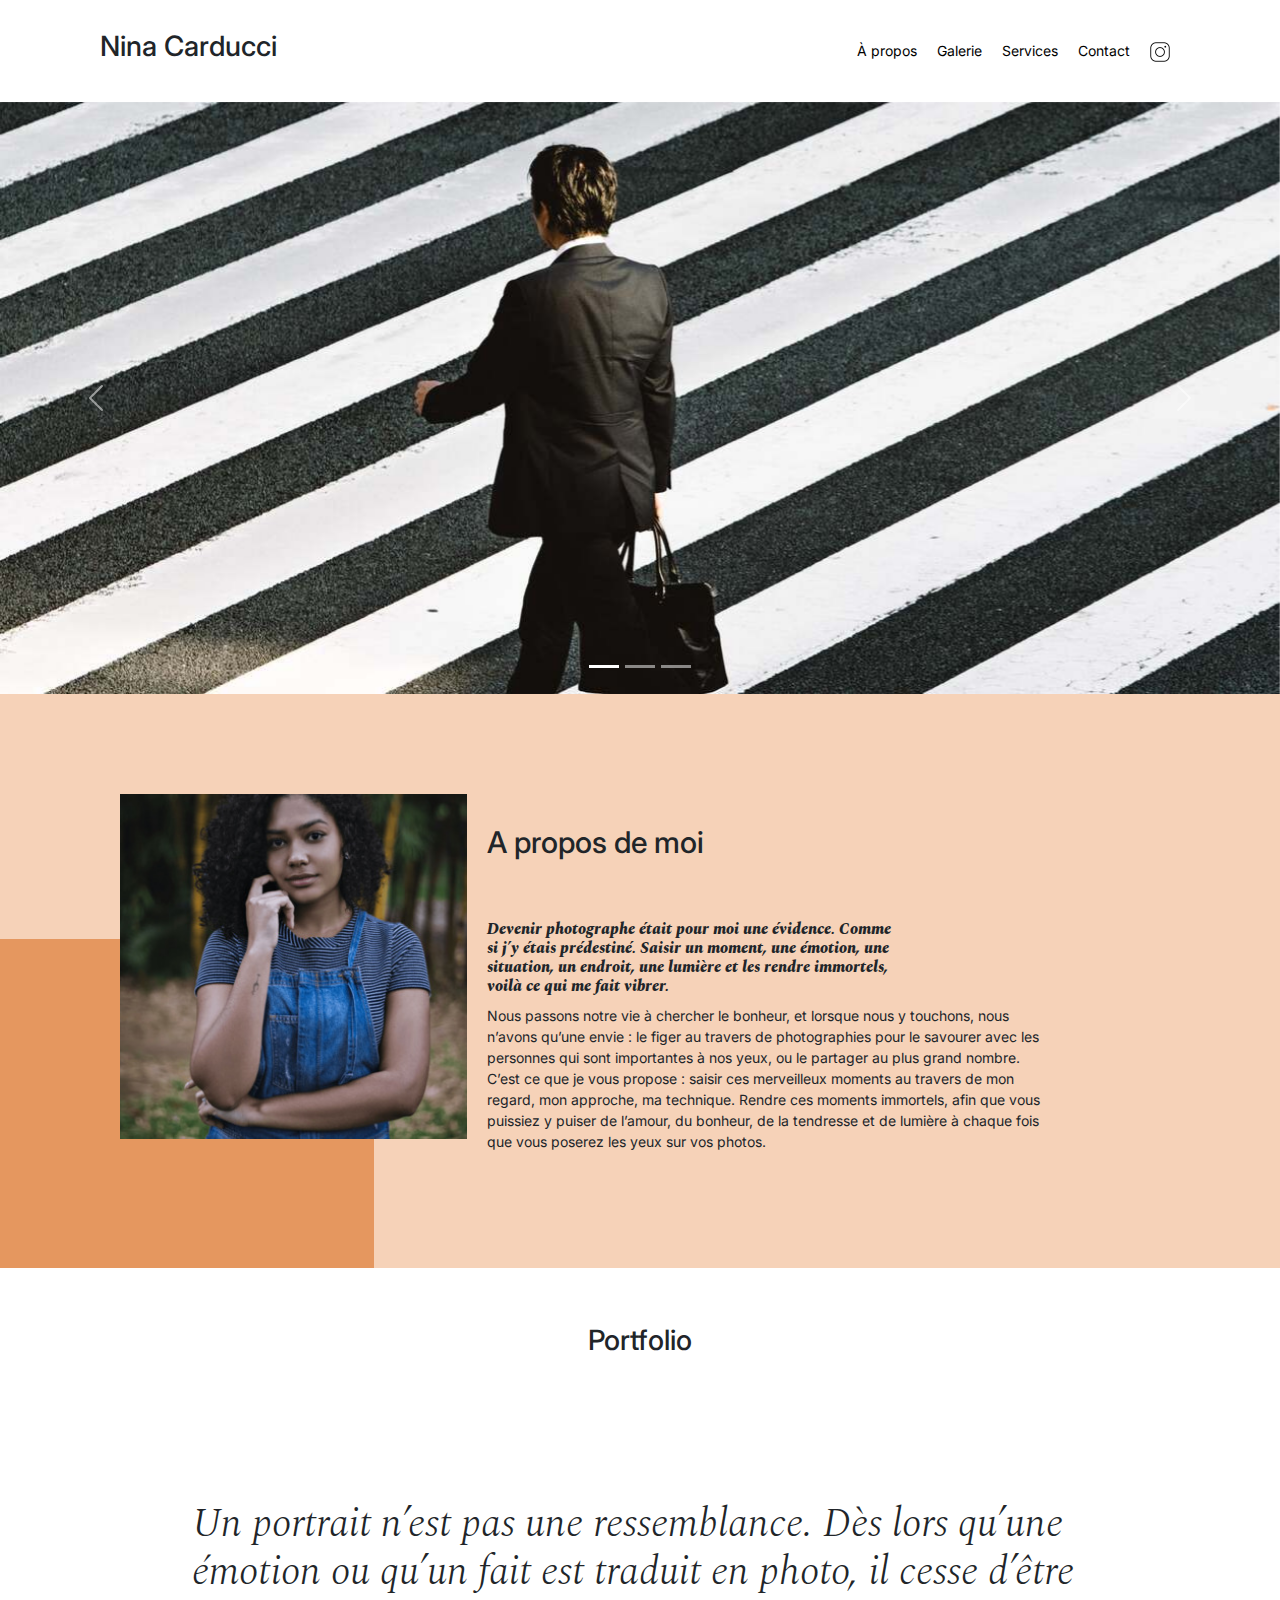
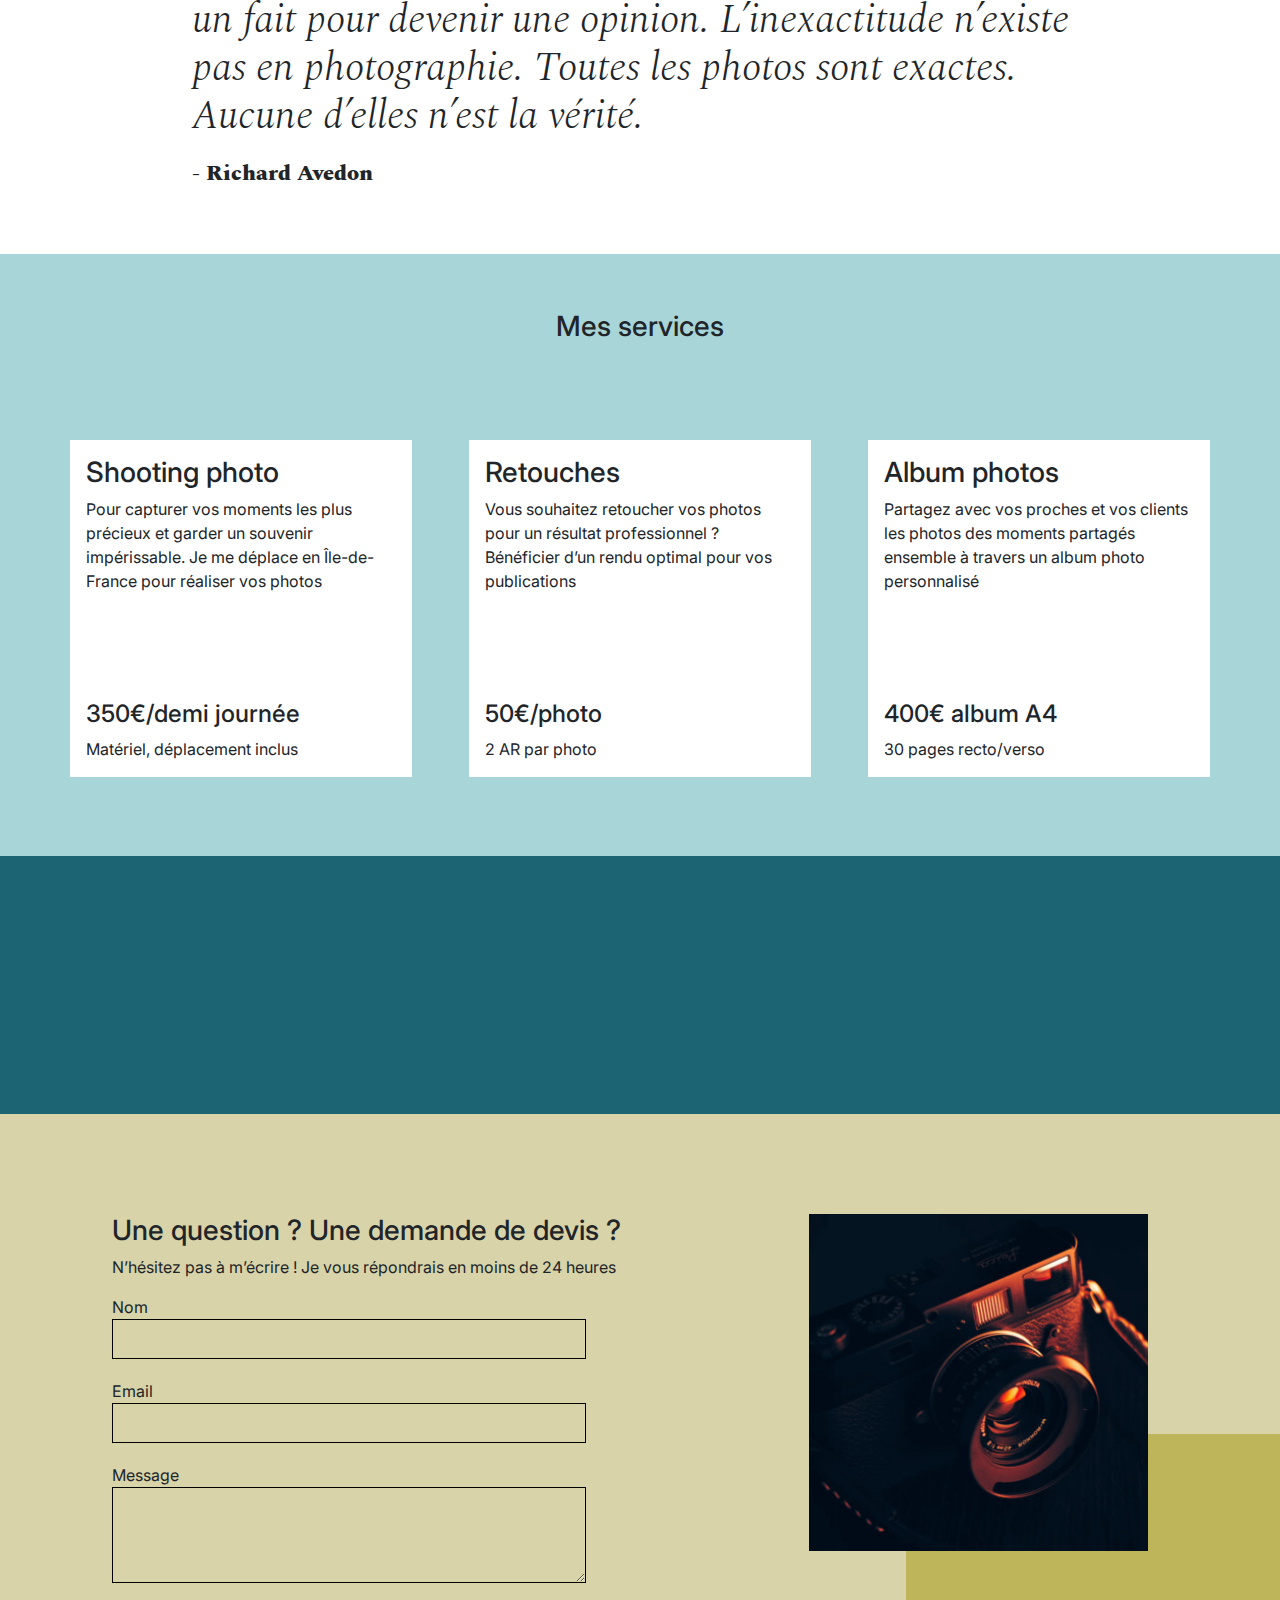
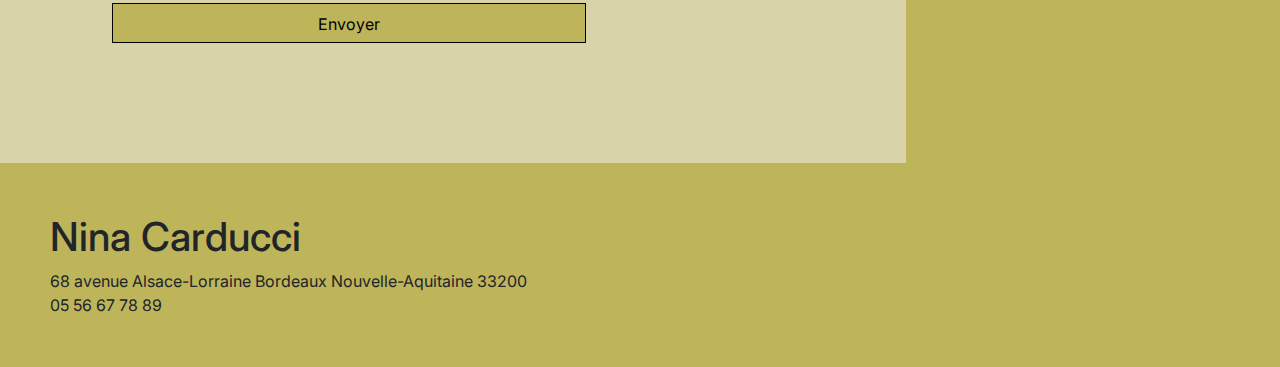
==== commit 4298ec64: "perf:image redimmensionner" ====
--- a/index.html
+++ b/index.html
@@ -207,20 +207,20 @@
 					<img src="./assets/images/camera.WebP" alt="camera">
 				</div>
 			</div>
-			<footer>
-				<div itemscope itemtype="http://schema.org/LocalBusiness">
-					<h1 itemprop="name">Nina Carducci</h1>
-					<div itemprop="address" itemscope itemtype="http://schema.org/PostalAddress">
-						<span itemprop="streetAddress">68 avenue Alsace-Lorraine</span>
-						<span itemprop="addressLocality">Bordeaux</span>
-						<span itemprop="addressRegion">Nouvelle-Aquitaine</span>
-						<span itemprop="postalCode">33200</span>
-					</div>
-					<div itemprop="telephone">05 56 67 78 89</div>
-				</div>
-			</footer>
-		</section>
-
+			
+		</section>
+	<footer>
+		<div itemscope itemtype="http://schema.org/LocalBusiness">
+			<h1 itemprop="name">Nina Carducci</h1>
+			<div itemprop="address" itemscope itemtype="http://schema.org/PostalAddress">
+				<span itemprop="streetAddress">68 avenue Alsace-Lorraine</span>
+				<span itemprop="addressLocality">Bordeaux</span>
+				<span itemprop="addressRegion">Nouvelle-Aquitaine</span>
+				<span itemprop="postalCode">33200</span>
+			</div>
+			<div itemprop="telephone">05 56 67 78 89</div>
+		</div>
+	</footer>
 	</main>
 
 	<script src="assets/bootstrap/bootstrap.bundle.js"></script>
--- a/assets/style.css
+++ b/assets/style.css
@@ -235,6 +235,10 @@
 	background-color: #BEB45A;
 	padding: .5em 1em
 }
+footer{
+	background-color: #BEB45A;
+	padding: 50px;
+}
 
 @media all and (max-width: 1180px) {
 	.picture {
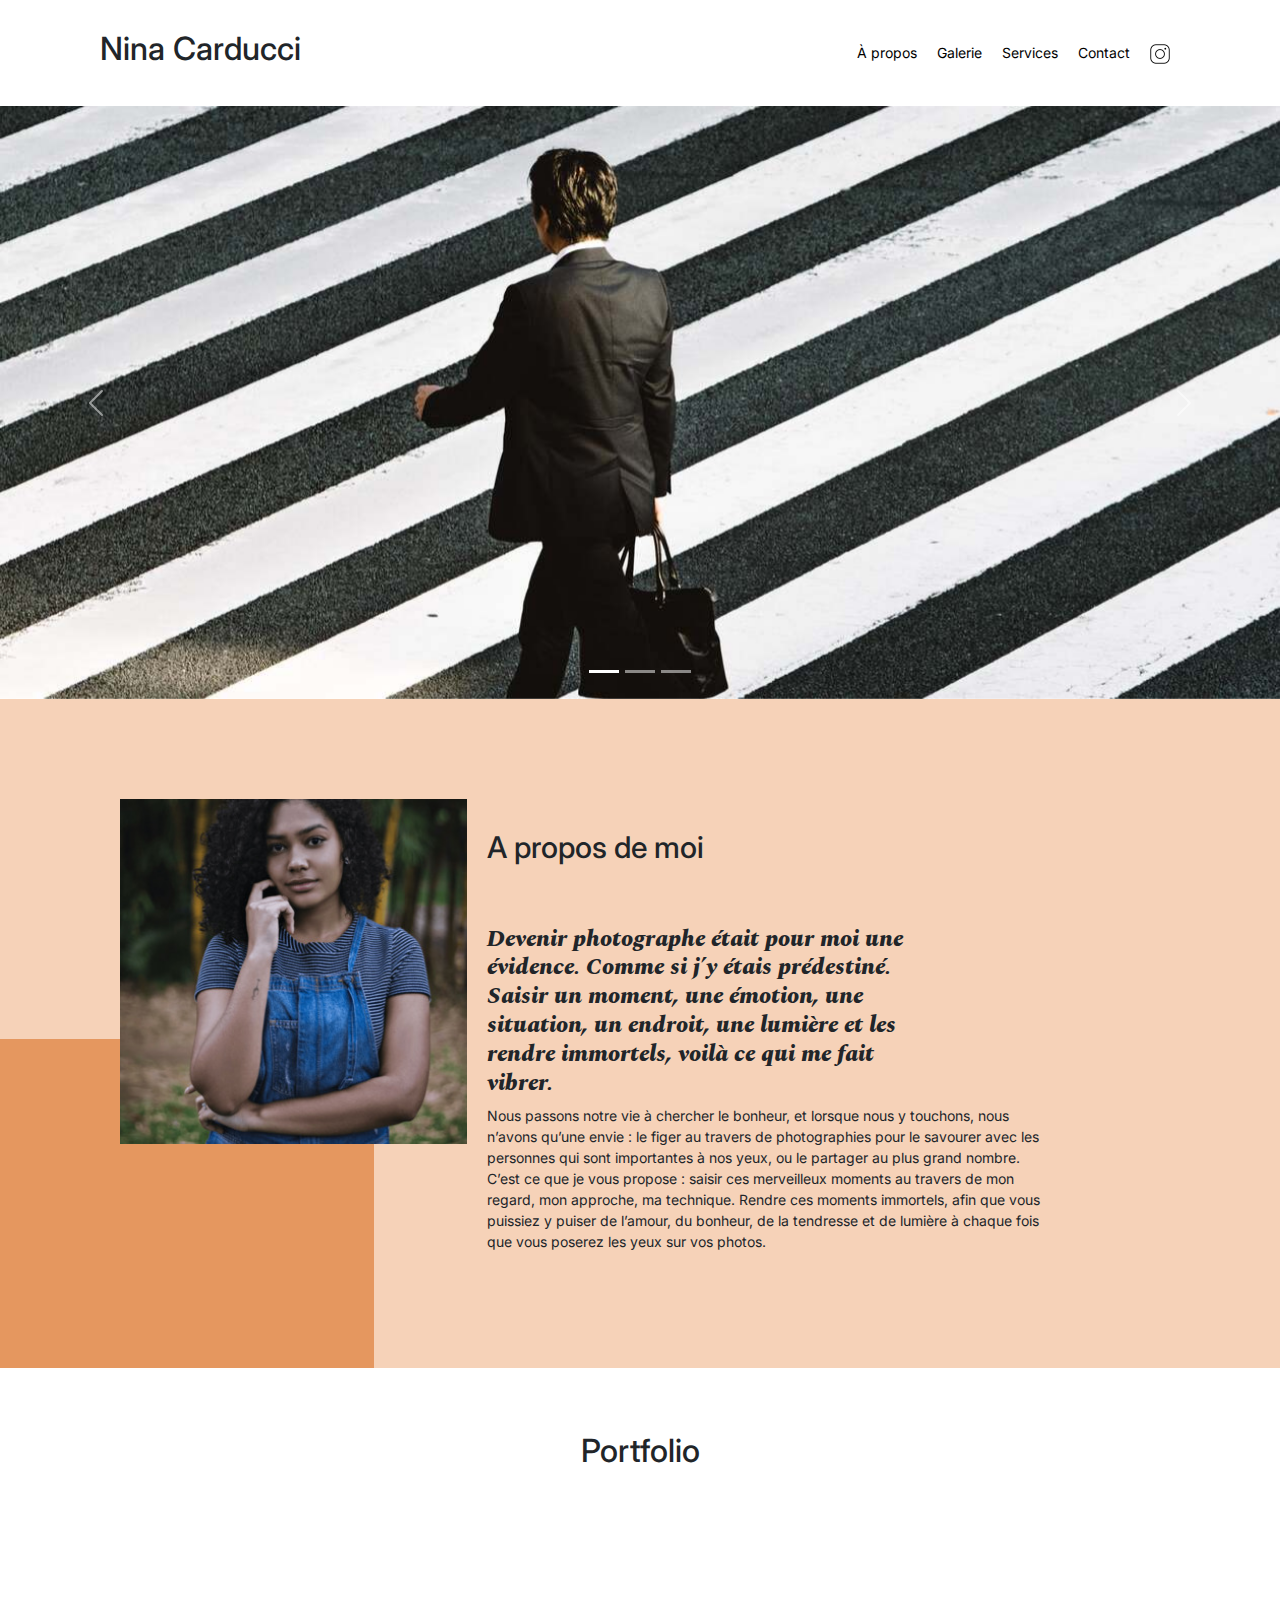
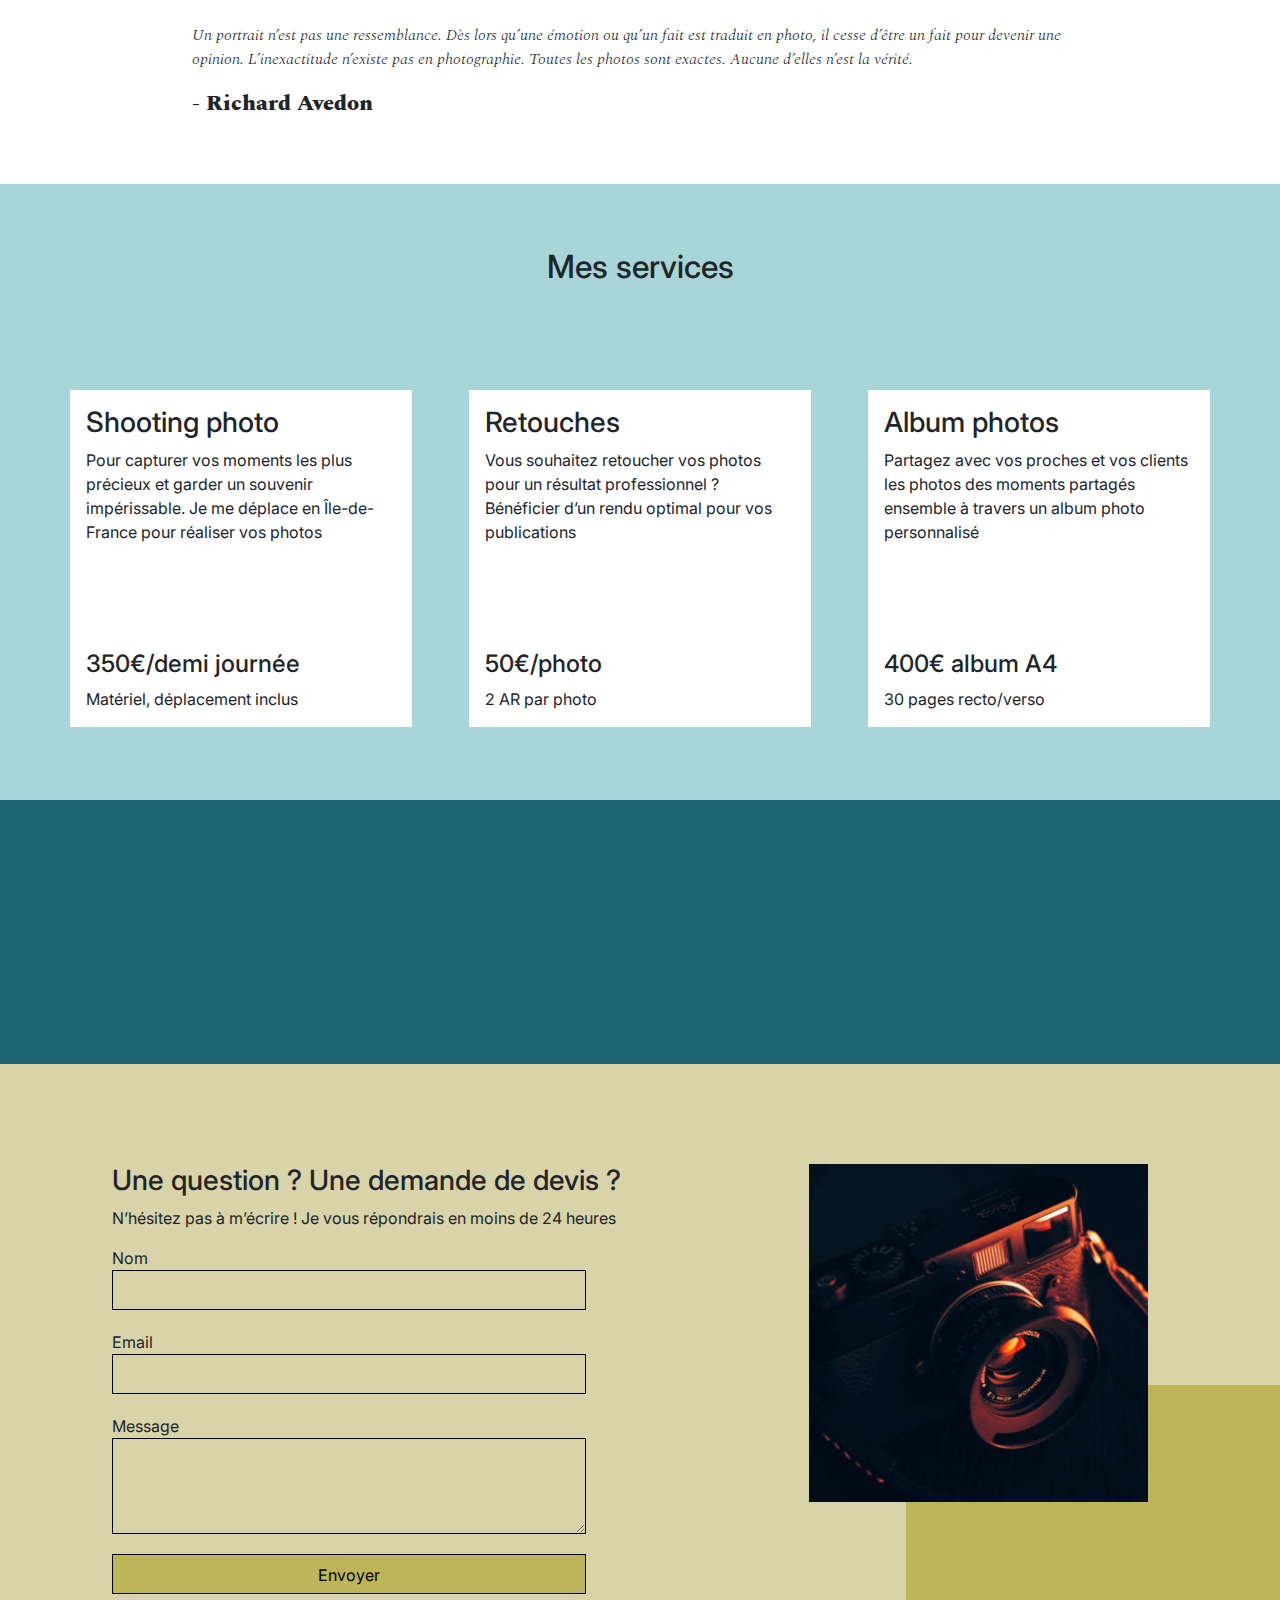
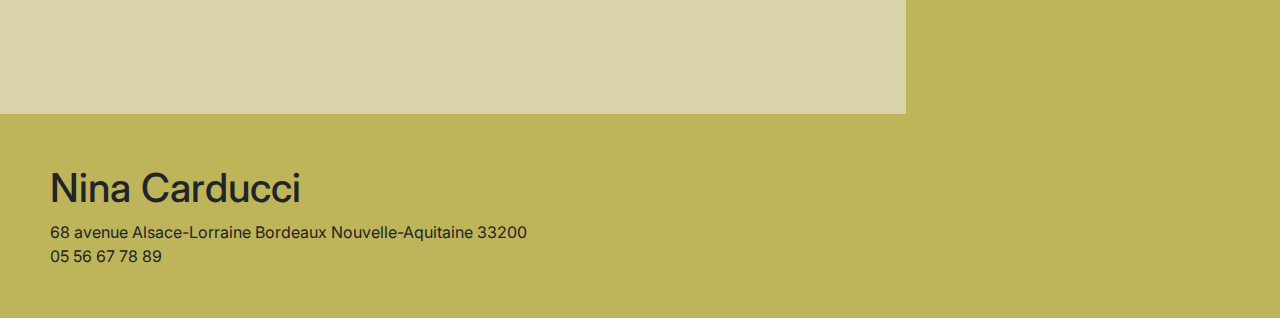
==== commit 731613d6: "style:ajustement visuel fiche logement" ====
--- a/index.html
+++ b/index.html
@@ -6,9 +6,7 @@
 	<meta name="viewport" content="width=device-width, initial-scale=1.0">
 	<meta name="description" content="Nina Carducci, photographe passionnée.
 	 Découvrez des images captivantes et 
-	 des histoires uniques racontées à travers chaque photo.
-	  De la photographie de mariage à la photographie de portraits,
-	   Nina Carducci est spécialisée dans la photographie authentiques. ">
+	 des histoires uniques racontées à travers chaque photo. ">
 	
 	<meta property="og:title" content="Nina Carducci" />
 	<meta property="og:description" content="Site portfolio de Nina Carducci, photographe passionnée" />
@@ -33,7 +31,7 @@
 
 <body>
 	<header class="top-header">
-		<h3 class="name">Nina Carducci</h3>
+		<h2 class="name">Nina Carducci</h2>
 		<nav class="nav">
 			<ul>
 				<li><a href="#about">À propos</a></li>
@@ -83,10 +81,10 @@
 				<img src="./assets/images/nina.WebP" alt="nina">
 			</div>
 			<div id="about-me">
-				<h3 class="about-me__title">A propos de moi</h3>
-				<h6 class="about-me__introduction">Devenir photographe était pour moi une évidence. Comme si j’y étais
+				<h2 class="about-me__title">A propos de moi</h2>
+				<h4 class="about-me__introduction">Devenir photographe était pour moi une évidence. Comme si j’y étais
 					prédestiné. Saisir un moment, une émotion, une situation, un endroit, une lumière et les rendre
-					immortels, voilà ce qui me fait vibrer.</h6>
+					immortels, voilà ce qui me fait vibrer.</h4>
 				<p>Nous passons notre vie à chercher le bonheur, et lorsque nous y touchons, nous n’avons qu’une envie :
 					le figer au travers de photographies pour le savourer avec les personnes qui sont importantes à nos
 					yeux, ou le partager au plus grand nombre.
@@ -97,7 +95,7 @@
 		</section>
 
 		<section id="gallery">
-			<h3 class="title">Portfolio</h3>
+			<h2 class="title">Portfolio</h2>
 			<div class="container py-3">
 				<div class="gallery" style="display: none">
 					<img data-gallery-tag="Concert" class="gallery-item"
@@ -129,10 +127,10 @@
 			<div class="quote">
 				<figure>
 					<blockquote>
-						<h1 class="quote__text">Un portrait n’est pas une ressemblance. Dès lors qu’une émotion ou qu’un
+						<p class="quote__text">Un portrait n’est pas une ressemblance. Dès lors qu’une émotion ou qu’un
 							fait est traduit en photo, il cesse d’être un fait pour devenir une opinion. L’inexactitude
 							n’existe pas en photographie. Toutes les photos sont exactes. Aucune d’elles n’est la
-							vérité.</h1>
+							vérité.</p>
 					</blockquote>
 					<figcaption class="quote__author">- Richard Avedon</figcaption>
 				</figure>
@@ -140,7 +138,7 @@
 		</section>
 
 		<section id="services">
-			<h3 class="title">Mes services</h3>
+			<h2 class="title">Mes services</h2>
 			<div class="container">
 				<div class="service">
 					<div class="service__description">
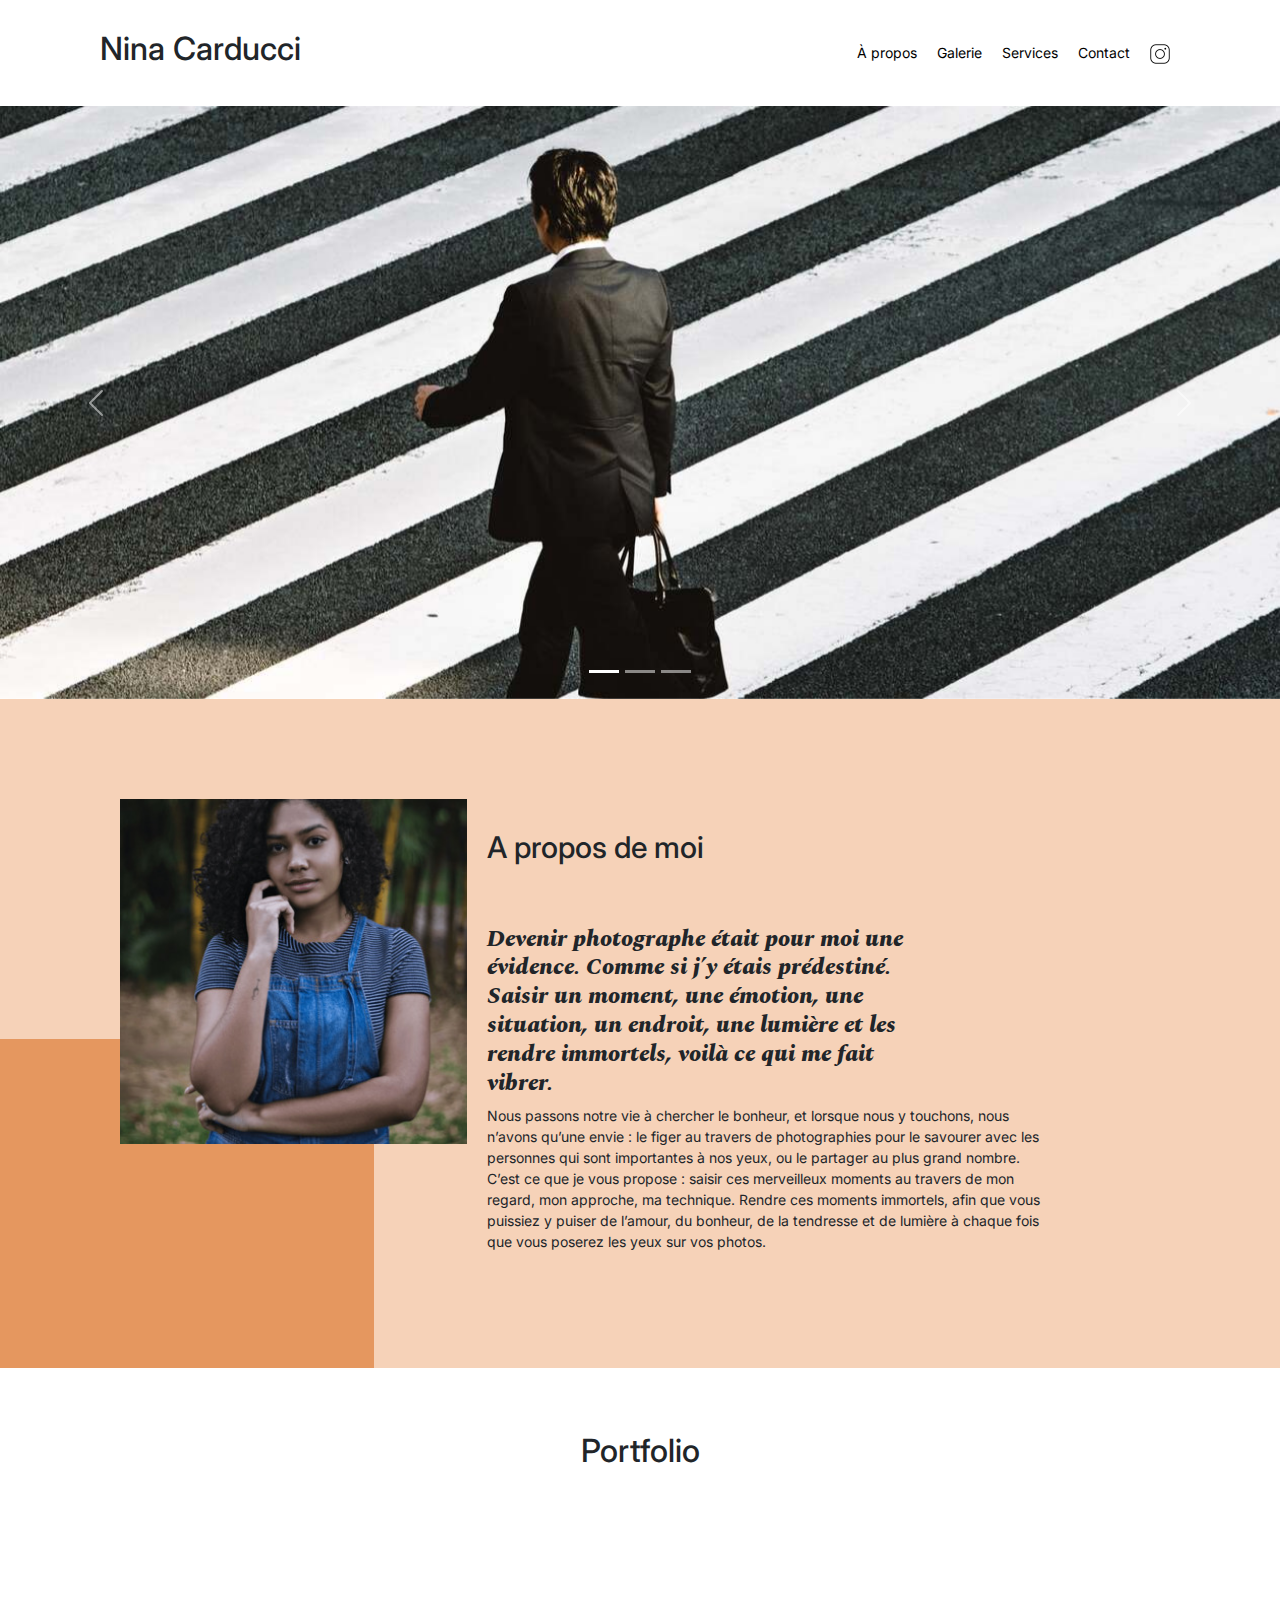
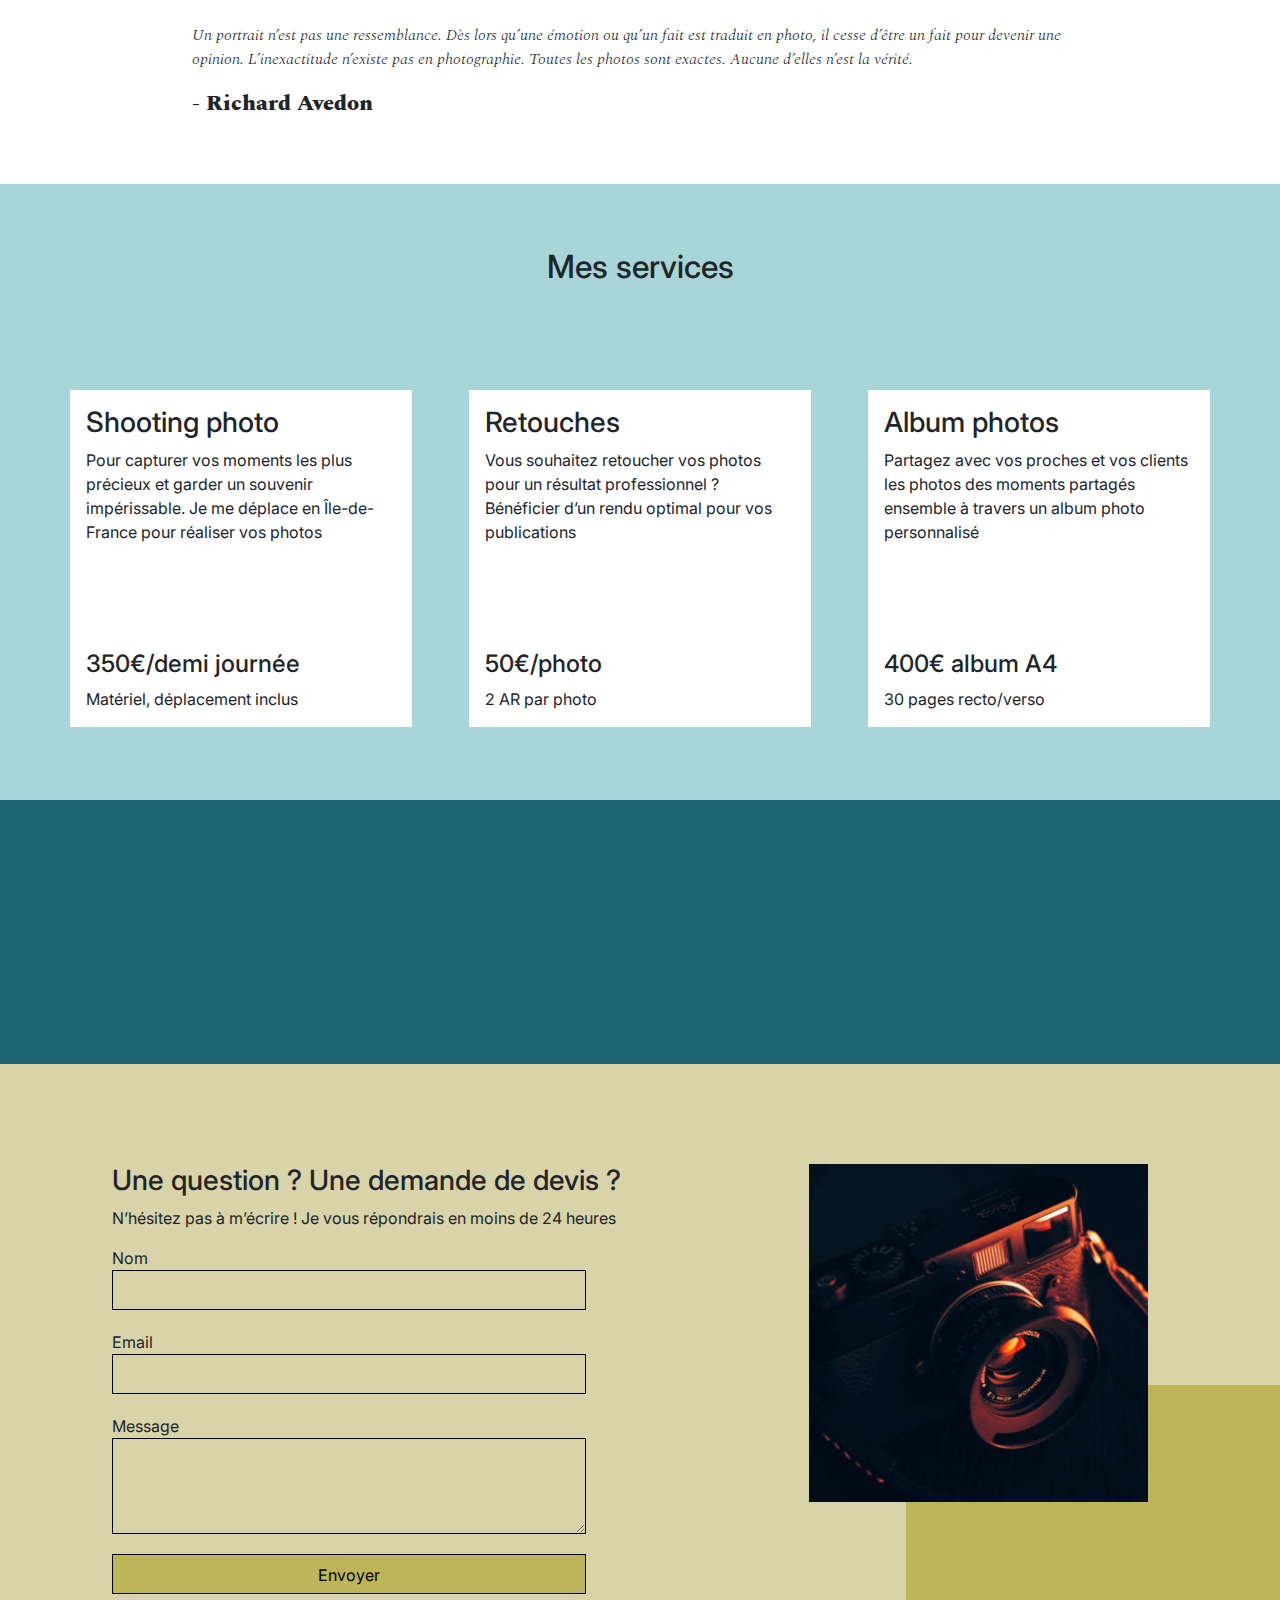
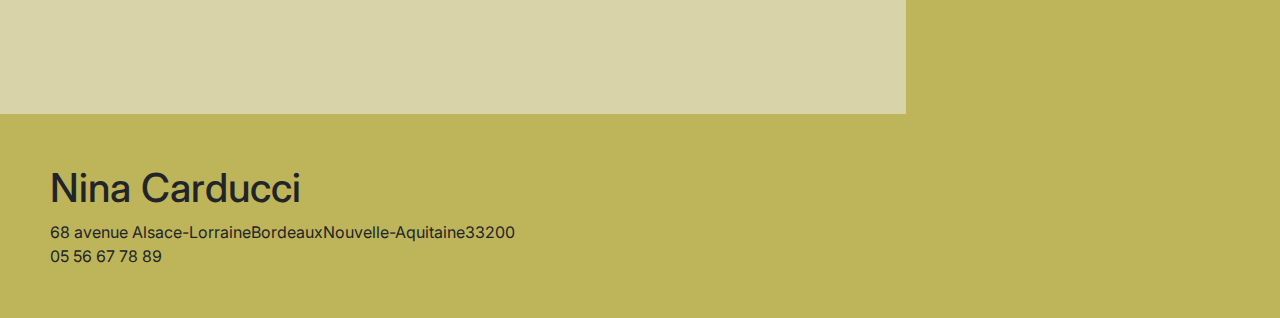
==== commit c08a71a3: "perf: code minifier" ====
--- a/index.html
+++ b/index.html
@@ -1,233 +1,3 @@
-<!DOCTYPE html>
-<html lang="fr">
-
-<head>
-	<meta charset="UTF-8">
-	<meta name="viewport" content="width=device-width, initial-scale=1.0">
-	<meta name="description" content="Nina Carducci, photographe passionnée.
-	 Découvrez des images captivantes et 
-	 des histoires uniques racontées à travers chaque photo. ">
-	
-	<meta property="og:title" content="Nina Carducci" />
-	<meta property="og:description" content="Site portfolio de Nina Carducci, photographe passionnée" />
-	<meta property="og:image" content="./assets/images/nina.WebP" />
-	<meta property="og:url" content="https://ninacarducci.github.io/" />
-
-	<meta name="twitter:card" content="Summary Card" />
-	<meta name="twitter:title" content="Nina Carducci" />
-	<meta name="twitter:description" content="Site portfolio de Nina Carducci, photographe passionnée" />
-	<meta name="twitter:image" content="./assets/images/nina.WebP" />
-
-
-   <title>Nina Carducci - Photographe</title>
-	<link rel="stylesheet" href="./assets/bootstrap/bootstrap.css">
-	<link rel="stylesheet" href="./assets/style.css">
-	<link rel="preconnect" href="https://fonts.googleapis.com">
-	<link rel="preconnect" href="https://fonts.gstatic.com" crossorigin>
-	<link
-		href="https://fonts.googleapis.com/css2?family=Inter&family=Spectral:ital,wght@0,400;1,300;1,400;1,800&display=swap"
-		rel="stylesheet">
-</head>
-
-<body>
-	<header class="top-header">
-		<h2 class="name">Nina Carducci</h2>
-		<nav class="nav">
-			<ul>
-				<li><a href="#about">À propos</a></li>
-				<li><a href="#gallery">Galerie</a></li>
-				<li><a href="#services">Services</a></li>
-				<li><a href="#contact">Contact</a></li>
-				<li><a class="social-link" href="https://www.instagram.com/ninacarducci.photo/?hl=fr" target="_blank">
-						<img src="./assets/images/instagram.WebP" alt="instagram"></a></li>
-			</ul>
-		</nav>
-	</header>
-	<main>
-		<div id="carouselExampleIndicators" class="carousel slide" data-bs-ride="carousel">
-			<ol class="carousel-indicators">
-				<li data-bs-target="#carouselExampleIndicators" data-bs-slide-to="0" class="active"></li>
-				<li data-bs-target="#carouselExampleIndicators" data-bs-slide-to="1"></li>
-				<li data-bs-target="#carouselExampleIndicators" data-bs-slide-to="2"></li>
-			</ol>
-			<div class="carousel-inner">
-				<div class="carousel-item active">
-					<img src="./assets/images/slider/ryoji-iwata-wUZjnOv7t0g-unsplash-min.WebP" class="d-block w-100"
-						alt="yoji-iwata">
-				</div>
-				<div class="carousel-item">
-					<img src="./assets/images/slider/nicholas-green-nPz8akkUmDI-unsplash.WebP" class="d-block w-100"
-						alt="nicholas-green">
-				</div>
-				<div class="carousel-item">
-					<img src="./assets/images/slider/edward-cisneros-3_h6-1NPDGw-unsplash.WebP" class="d-block w-100"
-						alt="edward-cisneros">
-				</div>
-				<button class="carousel-control-prev" type="button" data-bs-target="#carouselExampleIndicators"
-					data-bs-slide="prev">
-					<span class="carousel-control-prev-icon" aria-hidden="true"></span>
-					<span class="visually-hidden">Previous</span>
-				</button>
-				<button class="carousel-control-next" type="button" data-bs-target="#carouselExampleIndicators"
-					data-bs-slide="next">
-					<span class="carousel-control-next-icon" aria-hidden="true"></span>
-					<span class="visually-hidden">Next</span>
-				</button>
-			</div>
-		</div>
-
-		<section id="about">
-			<div class="picture left">
-				<img src="./assets/images/nina.WebP" alt="nina">
-			</div>
-			<div id="about-me">
-				<h2 class="about-me__title">A propos de moi</h2>
-				<h4 class="about-me__introduction">Devenir photographe était pour moi une évidence. Comme si j’y étais
-					prédestiné. Saisir un moment, une émotion, une situation, un endroit, une lumière et les rendre
-					immortels, voilà ce qui me fait vibrer.</h4>
-				<p>Nous passons notre vie à chercher le bonheur, et lorsque nous y touchons, nous n’avons qu’une envie :
-					le figer au travers de photographies pour le savourer avec les personnes qui sont importantes à nos
-					yeux, ou le partager au plus grand nombre.
-					C’est ce que je vous propose : saisir ces merveilleux moments au travers de mon regard, mon
-					approche, ma technique. Rendre ces moments immortels, afin que vous puissiez y puiser de l’amour, du
-					bonheur, de la tendresse et de lumière à chaque fois que vous poserez les yeux sur vos photos.</p>
-			</div>
-		</section>
-
-		<section id="gallery">
-			<h2 class="title">Portfolio</h2>
-			<div class="container py-3">
-				<div class="gallery" style="display: none">
-					<img data-gallery-tag="Concert" class="gallery-item"
-						src="./assets/images/gallery/concerts/aaron-paul-wnX-fXzB6Cw-unsplash.WebP" alt="aaron-paul">
-					<img data-gallery-tag="Entreprises" class="gallery-item"
-						src="./assets/images/gallery/entreprise/ali-morshedlou-WMD64tMfc4k-unsplash.WebP"
-						alt="ali-morshedlou">
-					<img data-gallery-tag="Entreprises" class="gallery-item"
-						src="./assets/images/gallery/entreprise/jason-goodman-tHO1_OuKbg0-unsplash.WebP"
-						alt="jason-goodman">
-					<img data-gallery-tag="Mariages" class="gallery-item"
-						src="./assets/images/gallery/mariage/hannah-busing-RvF2R_qMpRk-unsplash.WebP"
-						alt="hannah-busing">
-					<img data-gallery-tag="Portrait" class="gallery-item"
-						src="./assets/images/gallery/portraits/ade-tunji-rVkhWWZFAtQ-unsplash.WebP" alt="ade-tunji">
-					<img data-gallery-tag="Mariages" class="gallery-item"
-						src="./assets/images/gallery/mariage/jakob-owens-SiniLJkXhMc-unsplash.WebP" alt="jakob-owens">
-					<img data-gallery-tag="Portrait" class="gallery-item"
-						src="./assets/images/gallery/portraits/nino-van-prattenburg - 443cl1uR_8-unsplash.WebP"
-						alt="nino-van-prattenburg">
-					<img data-gallery-tag="Concert" class="gallery-item"
-						src="./assets/images/gallery/concerts/austin-neill-hgO1wFPXl3I-unsplash.WebP"
-						alt="austin-neill">
-					<img data-gallery-tag="Entreprises" class="gallery-item"
-						src="./assets/images/gallery/entreprise/mateus-campos-felipe-Fsgzm8N0hIY-unsplash.WebP"
-						alt="mateus-campos">
-				</div>
-			</div>
-			<div class="quote">
-				<figure>
-					<blockquote>
-						<p class="quote__text">Un portrait n’est pas une ressemblance. Dès lors qu’une émotion ou qu’un
-							fait est traduit en photo, il cesse d’être un fait pour devenir une opinion. L’inexactitude
-							n’existe pas en photographie. Toutes les photos sont exactes. Aucune d’elles n’est la
-							vérité.</p>
-					</blockquote>
-					<figcaption class="quote__author">- Richard Avedon</figcaption>
-				</figure>
-			</div>
-		</section>
-
-		<section id="services">
-			<h2 class="title">Mes services</h2>
-			<div class="container">
-				<div class="service">
-					<div class="service__description">
-						<h3>Shooting photo</h3>
-						<p>Pour capturer vos moments les plus précieux et garder un souvenir impérissable. Je me déplace
-							en Île-de-France pour réaliser vos photos</p>
-					</div>
-					<div class="service__price">
-						<h4>350€/demi journée</h4>
-						<span>Matériel, déplacement inclus</span>
-					</div>
-
-				</div>
-				<div class="service">
-					<div class="service__description">
-						<h3>Retouches</h3>
-						<p>Vous souhaitez retoucher vos photos pour un résultat professionnel ? Bénéficier d’un rendu
-							optimal pour vos publications</p>
-					</div>
-					<div class="service__price">
-						<h4>50€/photo</h4>
-						<span>2 AR par photo</span>
-					</div>
-				</div>
-				<div class="service">
-					<div class="service__description">
-						<h3>Album photos</h3>
-						<p>Partagez avec vos proches et vos clients les photos des moments partagés ensemble à travers
-							un album photo personnalisé</p>
-					</div>
-					<div class="service__price">
-						<h4>400€ album A4</h4>
-						<span>30 pages recto/verso</span>
-					</div>
-				</div>
-			</div>
-			<div class="quote">
-				<figure>
-					<blockquote>
-						<h1 class="quote__text">De manière inconsciente, je crois, je guette un regard, une expression,
-							des traits ou une nostalgie capable de résumer ou plus exactement de révéler une vie</h1>
-					</blockquote>
-					<figcaption class="quote__author">- Richard Avedon</figcaption>
-				</figure>
-			</div>
-		</section>
-		<section id="contact">
-			<div class="container">
-				<div class="form-container">
-					<h3>Une question ? Une demande de devis ?</h3>
-					<p> N’hésitez pas à m’écrire ! Je vous répondrais en moins de 24 heures</p>
-					<form method="post">
-						<label for="nom">Nom</label>
-						<input type="text" name="nom" id="nom">
-						<label for="email">Email</label>
-						<input type="email" name="email" id="email">
-						<label for="message">Message</label>
-						<textarea name="message" id="message" cols="30" rows="10"></textarea>
-						<input type="submit" value="Envoyer">
-					</form>
-
-				</div>
-				<div class="picture right">
-					<img src="./assets/images/camera.WebP" alt="camera">
-				</div>
-			</div>
-			
-		</section>
-	<footer>
-		<div itemscope itemtype="http://schema.org/LocalBusiness">
-			<h1 itemprop="name">Nina Carducci</h1>
-			<div itemprop="address" itemscope itemtype="http://schema.org/PostalAddress">
-				<span itemprop="streetAddress">68 avenue Alsace-Lorraine</span>
-				<span itemprop="addressLocality">Bordeaux</span>
-				<span itemprop="addressRegion">Nouvelle-Aquitaine</span>
-				<span itemprop="postalCode">33200</span>
-			</div>
-			<div itemprop="telephone">05 56 67 78 89</div>
-		</div>
-	</footer>
-	</main>
-
-	<script src="assets/bootstrap/bootstrap.bundle.js"></script>
-	<script src="https://code.jquery.com/jquery-3.4.1.min.js"
-		integrity="sha256-CSXorXvZcTkaix6Yvo6HppcZGetbYMGWSFlBw8HfCJo=" crossorigin="anonymous"></script>
-	<script src="assets/maugallery.js"></script>
-	<script src="assets/scripts.js"></script>
-
-
-</body>
-
-</html>+<!DOCTYPE html><html lang="fr"><head><meta charset="UTF-8"><meta name="viewport" content="width=device-width,initial-scale=1"><meta name="description" content="Nina Carducci, photographe passionnée.
+	Découvrez des images captivantes et 
+	des histoires uniques racontées à travers chaque photo. "><meta property="og:title" content="Nina Carducci"><meta property="og:description" content="Site portfolio de Nina Carducci, photographe passionnée"><meta property="og:image" content="./assets/images/nina.WebP"><meta property="og:url" content="https://ninacarducci.github.io/"><meta name="twitter:card" content="Summary Card"><meta name="twitter:title" content="Nina Carducci"><meta name="twitter:description" content="Site portfolio de Nina Carducci, photographe passionnée"><meta name="twitter:image" content="./assets/images/nina.WebP"><title>Nina Carducci - Photographe</title><link rel="stylesheet" href="./assets/bootstrap/bootstrap.css"><link rel="stylesheet" href="./assets/style.css"><link rel="preconnect" href="https://fonts.googleapis.com"><link rel="preconnect" href="https://fonts.gstatic.com" crossorigin><link href="https://fonts.googleapis.com/css2?family=Inter&family=Spectral:ital,wght@0,400;1,300;1,400;1,800&display=swap" rel="stylesheet"></head><body><header class="top-header"><h2 class="name">Nina Carducci</h2><nav class="nav"><ul><li><a href="#about">À propos</a></li><li><a href="#gallery">Galerie</a></li><li><a href="#services">Services</a></li><li><a href="#contact">Contact</a></li><li><a class="social-link" href="https://www.instagram.com/ninacarducci.photo/?hl=fr" target="_blank"><img src="./assets/images/instagram.WebP" alt="instagram"></a></li></ul></nav></header><main><div id="carouselExampleIndicators" class="carousel slide" data-bs-ride="carousel"><ol class="carousel-indicators"><li data-bs-target="#carouselExampleIndicators" data-bs-slide-to="0" class="active"></li><li data-bs-target="#carouselExampleIndicators" data-bs-slide-to="1"></li><li data-bs-target="#carouselExampleIndicators" data-bs-slide-to="2"></li></ol><div class="carousel-inner"><div class="carousel-item active"><img src="./assets/images/slider/ryoji-iwata-wUZjnOv7t0g-unsplash-min.WebP" class="d-block w-100" alt="yoji-iwata"></div><div class="carousel-item"><img src="./assets/images/slider/nicholas-green-nPz8akkUmDI-unsplash.WebP" class="d-block w-100" alt="nicholas-green"></div><div class="carousel-item"><img src="./assets/images/slider/edward-cisneros-3_h6-1NPDGw-unsplash.WebP" class="d-block w-100" alt="edward-cisneros"></div><button class="carousel-control-prev" type="button" data-bs-target="#carouselExampleIndicators" data-bs-slide="prev"><span class="carousel-control-prev-icon" aria-hidden="true"></span><span class="visually-hidden">Previous</span></button><button class="carousel-control-next" type="button" data-bs-target="#carouselExampleIndicators" data-bs-slide="next"><span class="carousel-control-next-icon" aria-hidden="true"></span><span class="visually-hidden">Next</span></button></div></div><section id="about"><div class="picture left"><img src="./assets/images/nina.WebP" alt="nina"></div><div id="about-me"><h2 class="about-me__title">A propos de moi</h2><h4 class="about-me__introduction">Devenir photographe était pour moi une évidence. Comme si j’y étais prédestiné. Saisir un moment, une émotion, une situation, un endroit, une lumière et les rendre immortels, voilà ce qui me fait vibrer.</h4><p>Nous passons notre vie à chercher le bonheur, et lorsque nous y touchons, nous n’avons qu’une envie : le figer au travers de photographies pour le savourer avec les personnes qui sont importantes à nos yeux, ou le partager au plus grand nombre. C’est ce que je vous propose : saisir ces merveilleux moments au travers de mon regard, mon approche, ma technique. Rendre ces moments immortels, afin que vous puissiez y puiser de l’amour, du bonheur, de la tendresse et de lumière à chaque fois que vous poserez les yeux sur vos photos.</p></div></section><section id="gallery"><h2 class="title">Portfolio</h2><div class="container py-3"><div class="gallery" style="display:none"><img data-gallery-tag="Concert" class="gallery-item" src="./assets/images/gallery/concerts/aaron-paul-wnX-fXzB6Cw-unsplash.WebP" alt="aaron-paul"> <img data-gallery-tag="Entreprises" class="gallery-item" src="./assets/images/gallery/entreprise/ali-morshedlou-WMD64tMfc4k-unsplash.WebP" alt="ali-morshedlou"> <img data-gallery-tag="Entreprises" class="gallery-item" src="./assets/images/gallery/entreprise/jason-goodman-tHO1_OuKbg0-unsplash.WebP" alt="jason-goodman"> <img data-gallery-tag="Mariages" class="gallery-item" src="./assets/images/gallery/mariage/hannah-busing-RvF2R_qMpRk-unsplash.WebP" alt="hannah-busing"> <img data-gallery-tag="Portrait" class="gallery-item" src="./assets/images/gallery/portraits/ade-tunji-rVkhWWZFAtQ-unsplash.WebP" alt="ade-tunji"> <img data-gallery-tag="Mariages" class="gallery-item" src="./assets/images/gallery/mariage/jakob-owens-SiniLJkXhMc-unsplash.WebP" alt="jakob-owens"> <img data-gallery-tag="Portrait" class="gallery-item" src="./assets/images/gallery/portraits/nino-van-prattenburg - 443cl1uR_8-unsplash.WebP" alt="nino-van-prattenburg"> <img data-gallery-tag="Concert" class="gallery-item" src="./assets/images/gallery/concerts/austin-neill-hgO1wFPXl3I-unsplash.WebP" alt="austin-neill"> <img data-gallery-tag="Entreprises" class="gallery-item" src="./assets/images/gallery/entreprise/mateus-campos-felipe-Fsgzm8N0hIY-unsplash.WebP" alt="mateus-campos"></div></div><div class="quote"><figure><blockquote><p class="quote__text">Un portrait n’est pas une ressemblance. Dès lors qu’une émotion ou qu’un fait est traduit en photo, il cesse d’être un fait pour devenir une opinion. L’inexactitude n’existe pas en photographie. Toutes les photos sont exactes. Aucune d’elles n’est la vérité.</p></blockquote><figcaption class="quote__author">- Richard Avedon</figcaption></figure></div></section><section id="services"><h2 class="title">Mes services</h2><div class="container"><div class="service"><div class="service__description"><h3>Shooting photo</h3><p>Pour capturer vos moments les plus précieux et garder un souvenir impérissable. Je me déplace en Île-de-France pour réaliser vos photos</p></div><div class="service__price"><h4>350€/demi journée</h4><span>Matériel, déplacement inclus</span></div></div><div class="service"><div class="service__description"><h3>Retouches</h3><p>Vous souhaitez retoucher vos photos pour un résultat professionnel ? Bénéficier d’un rendu optimal pour vos publications</p></div><div class="service__price"><h4>50€/photo</h4><span>2 AR par photo</span></div></div><div class="service"><div class="service__description"><h3>Album photos</h3><p>Partagez avec vos proches et vos clients les photos des moments partagés ensemble à travers un album photo personnalisé</p></div><div class="service__price"><h4>400€ album A4</h4><span>30 pages recto/verso</span></div></div></div><div class="quote"><figure><blockquote><h1 class="quote__text">De manière inconsciente, je crois, je guette un regard, une expression, des traits ou une nostalgie capable de résumer ou plus exactement de révéler une vie</h1></blockquote><figcaption class="quote__author">- Richard Avedon</figcaption></figure></div></section><section id="contact"><div class="container"><div class="form-container"><h3>Une question ? Une demande de devis ?</h3><p>N’hésitez pas à m’écrire ! Je vous répondrais en moins de 24 heures</p><form method="post"><label for="nom">Nom</label><input type="text" name="nom" id="nom"><label for="email">Email</label><input type="email" name="email" id="email"><label for="message">Message</label><textarea name="message" id="message" cols="30" rows="10"></textarea><input type="submit" value="Envoyer"></form></div><div class="picture right"><img src="./assets/images/camera.WebP" alt="camera"></div></div></section><footer><div itemscope itemtype="http://schema.org/LocalBusiness"><h1 itemprop="name">Nina Carducci</h1><div itemprop="address" itemscope itemtype="http://schema.org/PostalAddress"><span itemprop="streetAddress">68 avenue Alsace-Lorraine</span><span itemprop="addressLocality">Bordeaux</span><span itemprop="addressRegion">Nouvelle-Aquitaine</span><span itemprop="postalCode">33200</span></div><div itemprop="telephone">05 56 67 78 89</div></div></footer></main><script src="assets/bootstrap/bootstrap.bundle.js"></script><script src="https://code.jquery.com/jquery-3.4.1.min.js" integrity="sha256-CSXorXvZcTkaix6Yvo6HppcZGetbYMGWSFlBw8HfCJo=" crossorigin="anonymous"></script><script src="assets/maugallery.js"></script><script src="assets/scripts.js"></script></body></html>--- a/assets/style.css
+++ b/assets/style.css
@@ -1,352 +1 @@
-body {
-	max-width: 1920px;
-	margin: auto;
-}
-* {
-	font-family: 'Inter';
-	font-style: normal;
-}
-.top-header {
-	background-color: white;
-	position: sticky;
-	top:0;
-	z-index: 1000;
-	display: flex;
-	justify-content: space-between;
-	padding-inline: 100px;
-	padding-block: 30px;
-	align-items: center;
-}
-
-.nav ul {
-	display: flex;
-	list-style-type: none;
-	font-size: 14px;
-	margin-bottom: 0;
-}
-
-.nav li {
-	padding-inline: 10px;
-}
-
-.nav a {
-	text-decoration: none;
-	color: #000
-}
-
-.social-link img {
-	width: 20px;
-}
-
-#about {
-	display: flex;
-	background-color: #F6D2B8;
-	padding-inline: 100px;
-	padding-block: 100px;
-	position: relative;
-}
-
-.picture.left::before {
-	content: ' ';
-	background-color: #E5975F;
-	width: 374px;
-	height: 329px;
-	position: absolute;
-	bottom: 0;
-	left: 0;
-	z-index: -1;
-}
-
-.picture {
-	flex: 1;
-	margin: 0 20px;
-	z-index: 0;
-}
-
-.picture img {
-	width: 100%;
-
-}
-#about-me {
-	flex: 2
-}
-.about-me__title {
-	margin-top: 1em;
-	margin-bottom: 60px;
-	font-size: 30px;
-}
-.about-me__introduction {
-	font-family: 'Spectral';
-	font-weight: 800;
-	font-style: italic;
-	width: 60%;
-}
-#about-me p {
-	width: 80%;
-	font-size: 14px;
-}
-.title{
-	text-align: center;
-	padding-block: 2em;
-}
-.gallery .nav {
-	justify-content: center;
-}
-.nav-pills .nav-link.active, .nav-pills .show > .nav-link {
-	color: #fff;
-	background-color: #BEB45A;
-	border-radius:0 ;
-}
-.nav-pills .nav-link {
-	color: #000
-}
-.item-column {
-	position: relative;
-	margin-bottom: 0 !important;
-	padding: 0;
-}
-.item-column::after{
-	content: "";
-	display: block;
-	padding-bottom: 100%;
-
-}
-.gallery-item {
-	position: absolute;
-	width: 100%;
-	height: 100%;
-	object-fit: cover;
-	padding: .5em;
-}
-.mg-prev, .mg-next {
-	width: 30px;
-	height: 30px;
-	border-radius: 00%;
-	justify-content: center;
-	align-items: center;
-	display: flex;
-	font-size: 24px;
-}
-
-.quote {
-	font-family: 'Spectral';
-	font-style: italic;
-	width: 70%;
-	margin: auto;
-	padding-block: 3em;
-}
-.quote__text {
-	font-family: Spectral;
-	font-style: italic;
-	font-weight: 300;
-
-}
-.quote__author {
-	font-family: Spectral;
-	font-weight: 800;
-	font-size: 22px;
-}
-
-#services {
-	margin: auto;
-	background-color: #A8D5D8 ;
-	position: relative;
-}
-#services .container::before{
-	content: ' ';
-	background-color: #1C6474;
-	position: absolute;
-	width: 100%;
-	height: 30%;
-	bottom: 0;
-	left: 0;
-	z-index: 0;
-}
-
-#services .container {
-	justify-content: space-between;
-	display: flex;
-	padding : 2em 0;
-
-}
-
-.service {
-	background-color: white;
-	max-width: 390px;
-	width: 30%;
-	height: 337px;
-	padding: 1em;
-	display: flex;
-	flex-direction: column;
-	justify-content: space-between;
-	z-index: 1;
-}
-
-#contact {
-	margin: auto;
-	background-color: #D8D3A8 ;
-	position: relative;
-	padding-inline: 100px;
-	padding-block: 100px;
-}
-
-#contact .container {
-	display: flex;
-}
-.picture.right::before {
-	content: ' ';
-	background-color: #BEB45A;
-	width: 374px;
-	height: 329px;
-	position: absolute;
-	bottom: 0;
-	right: 0;
-	z-index: -1;
-}
-.form-container {
-	flex : 2;
-
-}
-form {
-	display: flex;
-	flex-direction: column;
-	width: 70%;
-	align-items: flex-start;
-}
-
-form input {
-	width: 100%;
-	background-color: transparent;
-	border: solid 1px;
-	height: 2.5em;
-	margin-bottom: 20px;
-}
-
-form textarea {
-	width: 100%;
-	background-color: transparent;
-	border: solid 1px;
-	height: 5em;
-	line-height: 2.5em;
-	font-size: 1.2em;
-	margin-bottom: 20px;
-}
-input[type="submit"] {
-	background-color: #BEB45A;
-	padding: .5em 1em
-}
-footer{
-	background-color: #BEB45A;
-	padding: 50px;
-}
-
-@media all and (max-width: 1180px) {
-	.picture {
-		flex : 2;
-	}
-	#about, #contact .container {
-		align-items: center;
-	}
-	.about-me__title {
-		margin-top: 0;
-		margin-bottom: 1em;
-	}
-	#about-me h6, #about-me p {
-		width: 100%;
-	}
-}
-
-@media all and (max-width: 1000px) {
-	#about{
-		flex-direction: column;
-
-	}
-	.picture {
-		width: 50%;
-	}
-	.picture.left::before {
-		width: 100%;
-		height: 30%;
-		position: absolute;
-		bottom: auto;
-		top: 0;
-		left: 0;
-		z-index: -1;
-	}
-	.about-me__title{
-		text-align: center;
-		margin-top: 1em;
-	}
-	#services .container {
-		flex-direction: column;
-	}
-	.service {
-		width: 100%;
-		max-width: 100%;
-		height: auto;
-		margin: 2em 0
-	}
-	.service__description{
-		margin-bottom: 1em;
-	}
-
-	#services .container::before{
-		width: 30%;
-		height: 100%;
-		bottom: 0;
-		right: 0;
-		left: auto;
-		z-index: 0;
-	}
-
-	#contact .container {
-		flex-direction: column;
-	}
-	#contact .picture.right {
-		margin-top: 1em;
-	}
-	.picture.right::before {
-		width: 100%;
-		height: 30%;
-		position: absolute;
-		bottom: 0;
-		right: 0;
-		z-index: -1;
-	}
-}
-
-@media all and (max-width: 650px) {
-	.top-header {
-		flex-direction: column;
-		padding-inline: 0;
-	}
-	.top-header .nav, .top-header .nav ul {
-		width: 100%;
-		padding: 0 0 0 0;
-	}
-	.top-header .nav li {
-		flex: 1;
-		padding-block: 1em;
-		text-align: center;
-	}
-	.picture.left::before, .picture.right::before {
-		height: 150px;
-	}
-	#services .container {
-		align-items: center;
-	}
-	.service {
-		max-width: 90%;
-	}
-	#about, #contact {
-		padding-inline: 2em;
-		padding-block: 2em;
-	}
-	form {
-		width: 100%;
-	}
-	.picture {
-		width: 80%;
-	}
-}
-
+body{max-width:1920px;margin:auto}*{font-family:'Inter';font-style:normal}.top-header{background-color:white;position:sticky;top:0;z-index:1000;display:flex;justify-content:space-between;padding-inline:100px;padding-block:30px;align-items:center}.nav ul{display:flex;list-style-type:none;font-size:14px;margin-bottom:0}.nav li{padding-inline:10px}.nav a{text-decoration:none;color:#000}.social-link img{width:20px}#about{display:flex;background-color:#f6d2b8;padding-inline:100px;padding-block:100px;position:relative}.picture.left::before{content:' ';background-color:#e5975f;width:374px;height:329px;position:absolute;bottom:0;left:0;z-index:-1}.picture{flex:1;margin:0 20px;z-index:0}.picture img{width:100%}#about-me{flex:2}.about-me__title{margin-top:1em;margin-bottom:60px;font-size:30px}.about-me__introduction{font-family:'Spectral';font-weight:800;font-style:italic;width:60%}#about-me p{width:80%;font-size:14px}.title{text-align:center;padding-block:2em}.gallery .nav{justify-content:center}.nav-pills .nav-link.active,.nav-pills .show>.nav-link{color:#fff;background-color:#beb45a;border-radius:0}.nav-pills .nav-link{color:#000}.item-column{position:relative;margin-bottom:0!important;padding:0}.item-column::after{content:"";display:block;padding-bottom:100%}.gallery-item{position:absolute;width:100%;height:100%;object-fit:cover;padding:.5em}.mg-prev,.mg-next{width:30px;height:30px;border-radius:00%;justify-content:center;align-items:center;display:flex;font-size:24px}.quote{font-family:'Spectral';font-style:italic;width:70%;margin:auto;padding-block:3em}.quote__text{font-family:Spectral;font-style:italic;font-weight:300}.quote__author{font-family:Spectral;font-weight:800;font-size:22px}#services{margin:auto;background-color:#a8d5d8;position:relative}#services .container::before{content:' ';background-color:#1c6474;position:absolute;width:100%;height:30%;bottom:0;left:0;z-index:0}#services .container{justify-content:space-between;display:flex;padding:2em 0}.service{background-color:white;max-width:390px;width:30%;height:337px;padding:1em;display:flex;flex-direction:column;justify-content:space-between;z-index:1}#contact{margin:auto;background-color:#d8d3a8;position:relative;padding-inline:100px;padding-block:100px}#contact .container{display:flex}.picture.right::before{content:' ';background-color:#beb45a;width:374px;height:329px;position:absolute;bottom:0;right:0;z-index:-1}.form-container{flex:2}form{display:flex;flex-direction:column;width:70%;align-items:flex-start}form input{width:100%;background-color:transparent;border:solid 1px;height:2.5em;margin-bottom:20px}form textarea{width:100%;background-color:transparent;border:solid 1px;height:5em;line-height:2.5em;font-size:1.2em;margin-bottom:20px}input[type="submit"]{background-color:#beb45a;padding:.5em 1em}footer{background-color:#beb45a;padding:50px}@media all and (max-width:1180px){.picture{flex:2}#about,#contact .container{align-items:center}.about-me__title{margin-top:0;margin-bottom:1em}#about-me h6,#about-me p{width:100%}}@media all and (max-width:1000px){#about{flex-direction:column}.picture{width:50%}.picture.left::before{width:100%;height:30%;position:absolute;bottom:auto;top:0;left:0;z-index:-1}.about-me__title{text-align:center;margin-top:1em}#services .container{flex-direction:column}.service{width:100%;max-width:100%;height:auto;margin:2em 0}.service__description{margin-bottom:1em}#services .container::before{width:30%;height:100%;bottom:0;right:0;left:auto;z-index:0}#contact .container{flex-direction:column}#contact .picture.right{margin-top:1em}.picture.right::before{width:100%;height:30%;position:absolute;bottom:0;right:0;z-index:-1}}@media all and (max-width:650px){.top-header{flex-direction:column;padding-inline:0}.top-header .nav,.top-header .nav ul{width:100%;padding:0}.top-header .nav li{flex:1;padding-block:1em;text-align:center}.picture.left::before,.picture.right::before{height:150px}#services .container{align-items:center}.service{max-width:90%}#about,#contact{padding-inline:2em;padding-block:2em}form{width:100%}.picture{width:80%}}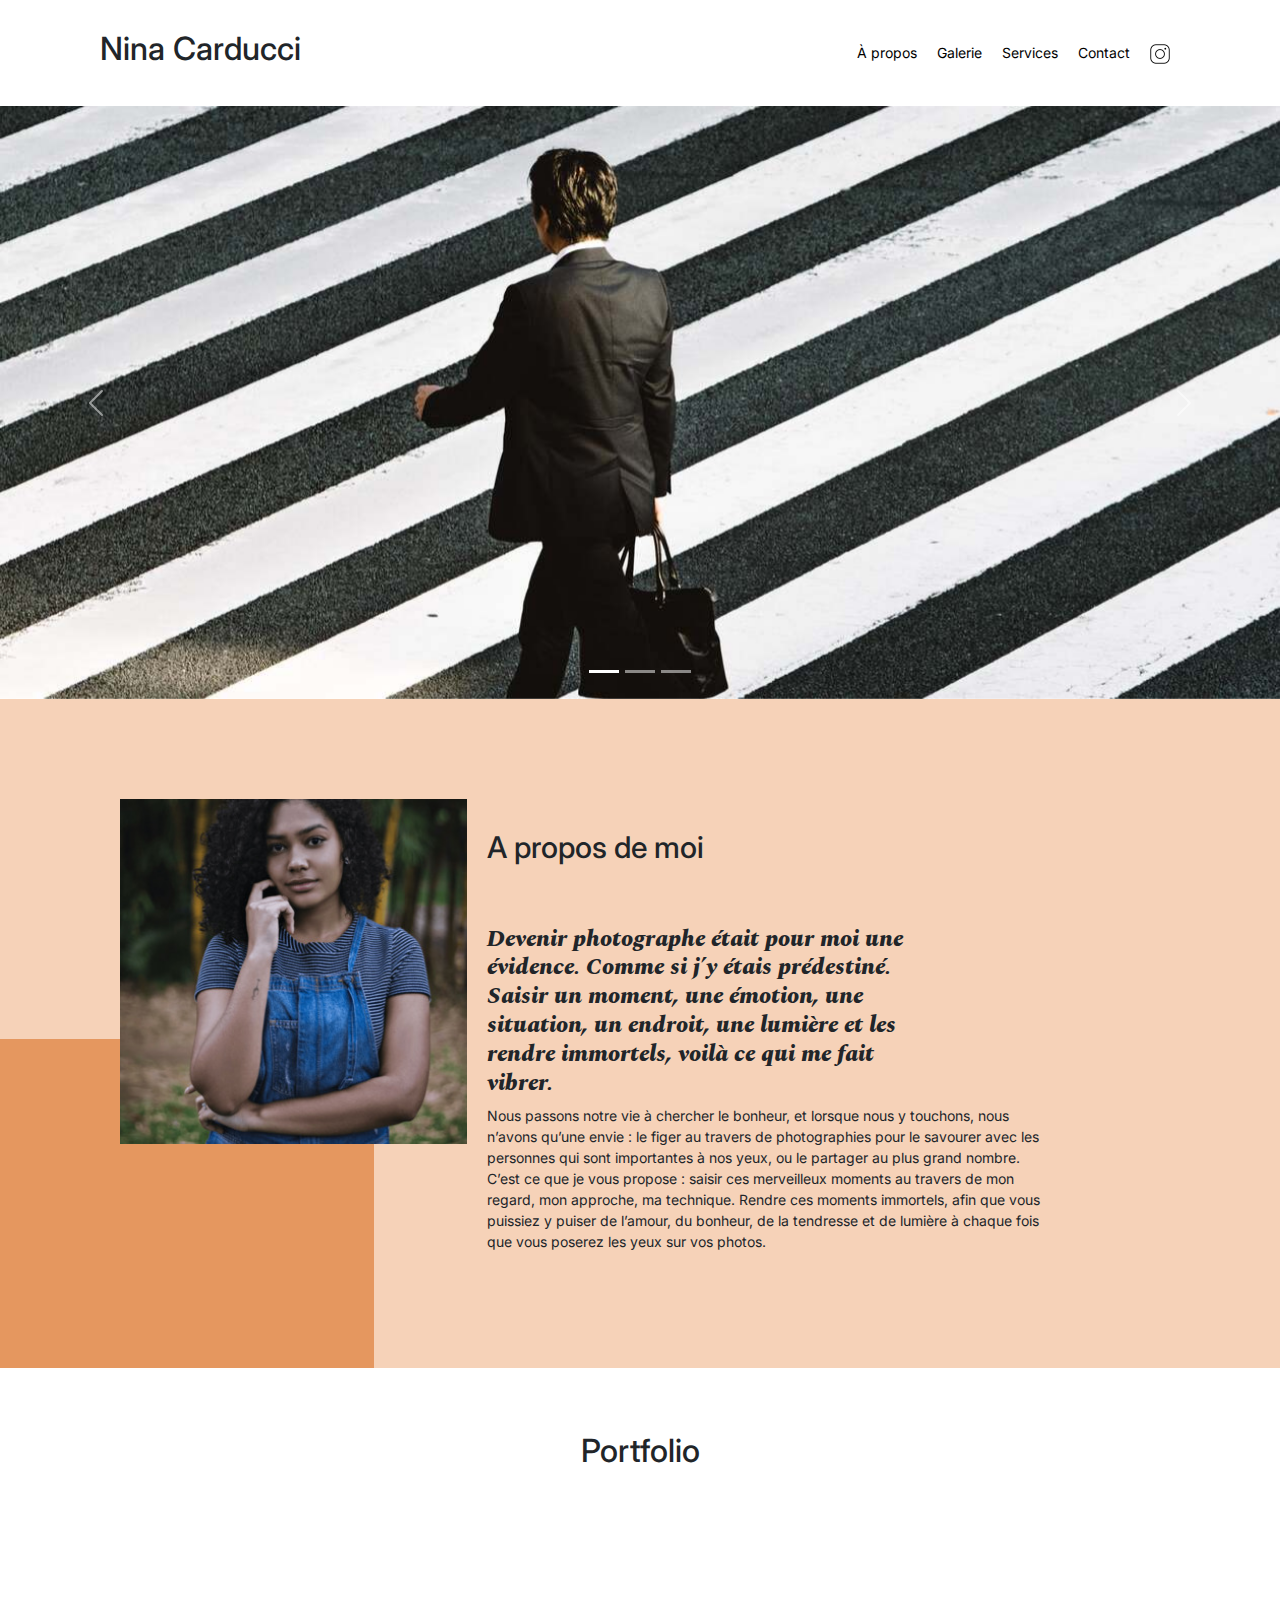
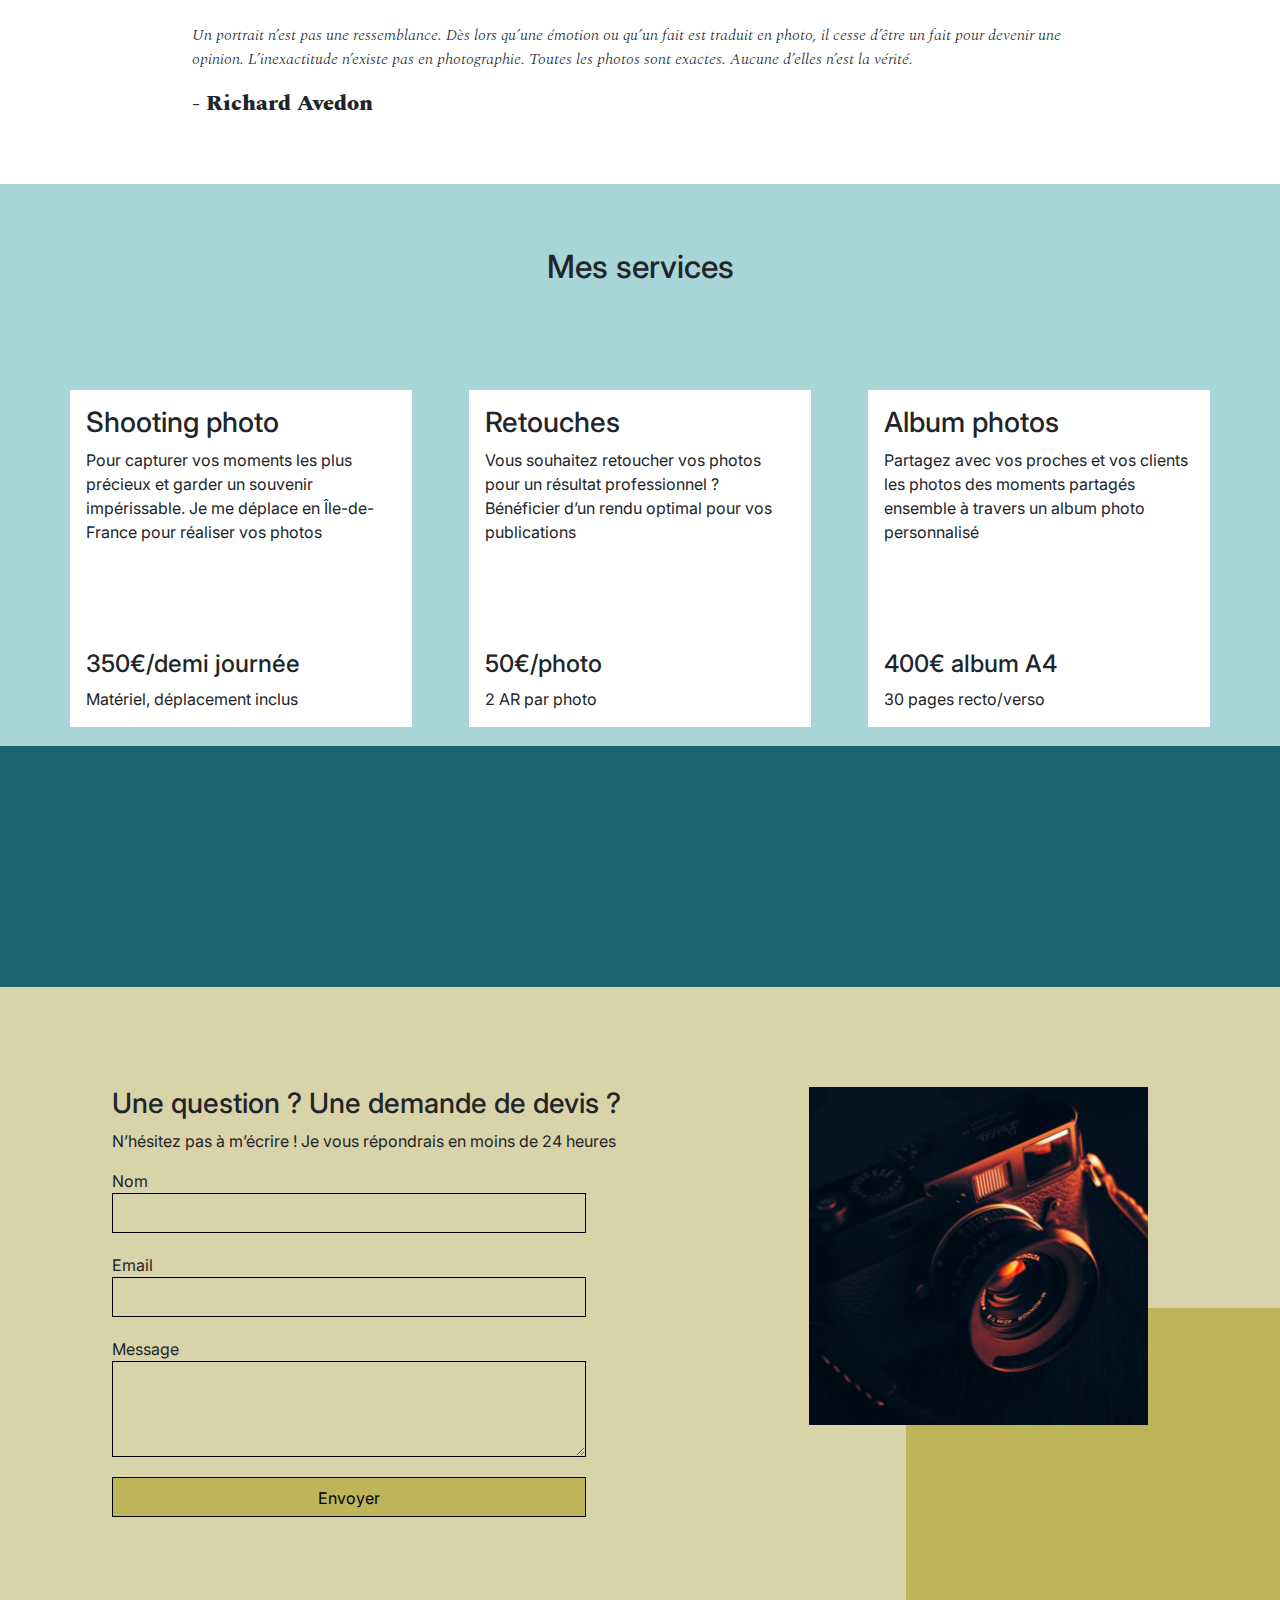
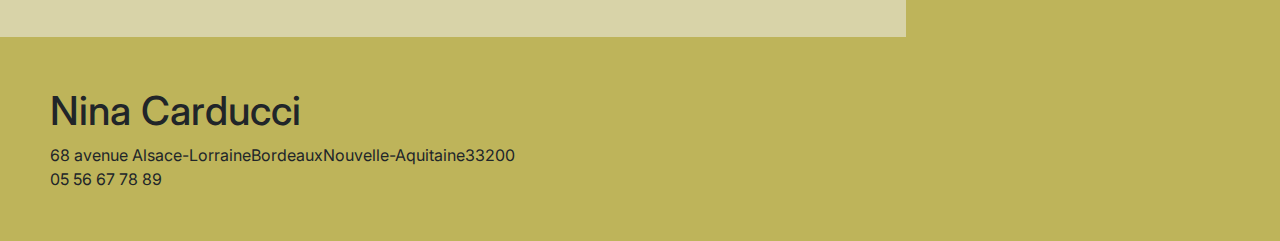
==== commit 2704a0e7: "fix:correction bur img" ====
--- a/index.html
+++ b/index.html
@@ -1,3 +1,3 @@
 <!DOCTYPE html><html lang="fr"><head><meta charset="UTF-8"><meta name="viewport" content="width=device-width,initial-scale=1"><meta name="description" content="Nina Carducci, photographe passionnée.
 	Découvrez des images captivantes et 
-	des histoires uniques racontées à travers chaque photo. "><meta property="og:title" content="Nina Carducci"><meta property="og:description" content="Site portfolio de Nina Carducci, photographe passionnée"><meta property="og:image" content="./assets/images/nina.WebP"><meta property="og:url" content="https://ninacarducci.github.io/"><meta name="twitter:card" content="Summary Card"><meta name="twitter:title" content="Nina Carducci"><meta name="twitter:description" content="Site portfolio de Nina Carducci, photographe passionnée"><meta name="twitter:image" content="./assets/images/nina.WebP"><title>Nina Carducci - Photographe</title><link rel="stylesheet" href="./assets/bootstrap/bootstrap.css"><link rel="stylesheet" href="./assets/style.css"><link rel="preconnect" href="https://fonts.googleapis.com"><link rel="preconnect" href="https://fonts.gstatic.com" crossorigin><link href="https://fonts.googleapis.com/css2?family=Inter&family=Spectral:ital,wght@0,400;1,300;1,400;1,800&display=swap" rel="stylesheet"></head><body><header class="top-header"><h2 class="name">Nina Carducci</h2><nav class="nav"><ul><li><a href="#about">À propos</a></li><li><a href="#gallery">Galerie</a></li><li><a href="#services">Services</a></li><li><a href="#contact">Contact</a></li><li><a class="social-link" href="https://www.instagram.com/ninacarducci.photo/?hl=fr" target="_blank"><img src="./assets/images/instagram.WebP" alt="instagram"></a></li></ul></nav></header><main><div id="carouselExampleIndicators" class="carousel slide" data-bs-ride="carousel"><ol class="carousel-indicators"><li data-bs-target="#carouselExampleIndicators" data-bs-slide-to="0" class="active"></li><li data-bs-target="#carouselExampleIndicators" data-bs-slide-to="1"></li><li data-bs-target="#carouselExampleIndicators" data-bs-slide-to="2"></li></ol><div class="carousel-inner"><div class="carousel-item active"><img src="./assets/images/slider/ryoji-iwata-wUZjnOv7t0g-unsplash-min.WebP" class="d-block w-100" alt="yoji-iwata"></div><div class="carousel-item"><img src="./assets/images/slider/nicholas-green-nPz8akkUmDI-unsplash.WebP" class="d-block w-100" alt="nicholas-green"></div><div class="carousel-item"><img src="./assets/images/slider/edward-cisneros-3_h6-1NPDGw-unsplash.WebP" class="d-block w-100" alt="edward-cisneros"></div><button class="carousel-control-prev" type="button" data-bs-target="#carouselExampleIndicators" data-bs-slide="prev"><span class="carousel-control-prev-icon" aria-hidden="true"></span><span class="visually-hidden">Previous</span></button><button class="carousel-control-next" type="button" data-bs-target="#carouselExampleIndicators" data-bs-slide="next"><span class="carousel-control-next-icon" aria-hidden="true"></span><span class="visually-hidden">Next</span></button></div></div><section id="about"><div class="picture left"><img src="./assets/images/nina.WebP" alt="nina"></div><div id="about-me"><h2 class="about-me__title">A propos de moi</h2><h4 class="about-me__introduction">Devenir photographe était pour moi une évidence. Comme si j’y étais prédestiné. Saisir un moment, une émotion, une situation, un endroit, une lumière et les rendre immortels, voilà ce qui me fait vibrer.</h4><p>Nous passons notre vie à chercher le bonheur, et lorsque nous y touchons, nous n’avons qu’une envie : le figer au travers de photographies pour le savourer avec les personnes qui sont importantes à nos yeux, ou le partager au plus grand nombre. C’est ce que je vous propose : saisir ces merveilleux moments au travers de mon regard, mon approche, ma technique. Rendre ces moments immortels, afin que vous puissiez y puiser de l’amour, du bonheur, de la tendresse et de lumière à chaque fois que vous poserez les yeux sur vos photos.</p></div></section><section id="gallery"><h2 class="title">Portfolio</h2><div class="container py-3"><div class="gallery" style="display:none"><img data-gallery-tag="Concert" class="gallery-item" src="./assets/images/gallery/concerts/aaron-paul-wnX-fXzB6Cw-unsplash.WebP" alt="aaron-paul"> <img data-gallery-tag="Entreprises" class="gallery-item" src="./assets/images/gallery/entreprise/ali-morshedlou-WMD64tMfc4k-unsplash.WebP" alt="ali-morshedlou"> <img data-gallery-tag="Entreprises" class="gallery-item" src="./assets/images/gallery/entreprise/jason-goodman-tHO1_OuKbg0-unsplash.WebP" alt="jason-goodman"> <img data-gallery-tag="Mariages" class="gallery-item" src="./assets/images/gallery/mariage/hannah-busing-RvF2R_qMpRk-unsplash.WebP" alt="hannah-busing"> <img data-gallery-tag="Portrait" class="gallery-item" src="./assets/images/gallery/portraits/ade-tunji-rVkhWWZFAtQ-unsplash.WebP" alt="ade-tunji"> <img data-gallery-tag="Mariages" class="gallery-item" src="./assets/images/gallery/mariage/jakob-owens-SiniLJkXhMc-unsplash.WebP" alt="jakob-owens"> <img data-gallery-tag="Portrait" class="gallery-item" src="./assets/images/gallery/portraits/nino-van-prattenburg - 443cl1uR_8-unsplash.WebP" alt="nino-van-prattenburg"> <img data-gallery-tag="Concert" class="gallery-item" src="./assets/images/gallery/concerts/austin-neill-hgO1wFPXl3I-unsplash.WebP" alt="austin-neill"> <img data-gallery-tag="Entreprises" class="gallery-item" src="./assets/images/gallery/entreprise/mateus-campos-felipe-Fsgzm8N0hIY-unsplash.WebP" alt="mateus-campos"></div></div><div class="quote"><figure><blockquote><p class="quote__text">Un portrait n’est pas une ressemblance. Dès lors qu’une émotion ou qu’un fait est traduit en photo, il cesse d’être un fait pour devenir une opinion. L’inexactitude n’existe pas en photographie. Toutes les photos sont exactes. Aucune d’elles n’est la vérité.</p></blockquote><figcaption class="quote__author">- Richard Avedon</figcaption></figure></div></section><section id="services"><h2 class="title">Mes services</h2><div class="container"><div class="service"><div class="service__description"><h3>Shooting photo</h3><p>Pour capturer vos moments les plus précieux et garder un souvenir impérissable. Je me déplace en Île-de-France pour réaliser vos photos</p></div><div class="service__price"><h4>350€/demi journée</h4><span>Matériel, déplacement inclus</span></div></div><div class="service"><div class="service__description"><h3>Retouches</h3><p>Vous souhaitez retoucher vos photos pour un résultat professionnel ? Bénéficier d’un rendu optimal pour vos publications</p></div><div class="service__price"><h4>50€/photo</h4><span>2 AR par photo</span></div></div><div class="service"><div class="service__description"><h3>Album photos</h3><p>Partagez avec vos proches et vos clients les photos des moments partagés ensemble à travers un album photo personnalisé</p></div><div class="service__price"><h4>400€ album A4</h4><span>30 pages recto/verso</span></div></div></div><div class="quote"><figure><blockquote><h1 class="quote__text">De manière inconsciente, je crois, je guette un regard, une expression, des traits ou une nostalgie capable de résumer ou plus exactement de révéler une vie</h1></blockquote><figcaption class="quote__author">- Richard Avedon</figcaption></figure></div></section><section id="contact"><div class="container"><div class="form-container"><h3>Une question ? Une demande de devis ?</h3><p>N’hésitez pas à m’écrire ! Je vous répondrais en moins de 24 heures</p><form method="post"><label for="nom">Nom</label><input type="text" name="nom" id="nom"><label for="email">Email</label><input type="email" name="email" id="email"><label for="message">Message</label><textarea name="message" id="message" cols="30" rows="10"></textarea><input type="submit" value="Envoyer"></form></div><div class="picture right"><img src="./assets/images/camera.WebP" alt="camera"></div></div></section><footer><div itemscope itemtype="http://schema.org/LocalBusiness"><h1 itemprop="name">Nina Carducci</h1><div itemprop="address" itemscope itemtype="http://schema.org/PostalAddress"><span itemprop="streetAddress">68 avenue Alsace-Lorraine</span><span itemprop="addressLocality">Bordeaux</span><span itemprop="addressRegion">Nouvelle-Aquitaine</span><span itemprop="postalCode">33200</span></div><div itemprop="telephone">05 56 67 78 89</div></div></footer></main><script src="assets/bootstrap/bootstrap.bundle.js"></script><script src="https://code.jquery.com/jquery-3.4.1.min.js" integrity="sha256-CSXorXvZcTkaix6Yvo6HppcZGetbYMGWSFlBw8HfCJo=" crossorigin="anonymous"></script><script src="assets/maugallery.js"></script><script src="assets/scripts.js"></script></body></html>+	des histoires uniques racontées à travers chaque photo. "><meta property="og:title" content="Nina Carducci"><meta property="og:description" content="Site portfolio de Nina Carducci, photographe passionnée"><meta property="og:image" content="./assets/images/nina.WebP"><meta property="og:url" content="https://ninacarducci.github.io/"><meta name="twitter:card" content="Summary Card"><meta name="twitter:title" content="Nina Carducci"><meta name="twitter:description" content="Site portfolio de Nina Carducci, photographe passionnée"><meta name="twitter:image" content="./assets/images/nina.WebP"><title>Nina Carducci - Photographe</title><link rel="stylesheet" href="./assets/bootstrap/bootstrap.css"><link rel="stylesheet" href="./assets/style.css"><link rel="preconnect" href="https://fonts.googleapis.com"><link rel="preconnect" href="https://fonts.gstatic.com" crossorigin><link href="https://fonts.googleapis.com/css2?family=Inter&family=Spectral:ital,wght@0,400;1,300;1,400;1,800&display=swap" rel="stylesheet"></head><body><header class="top-header"><h2 class="name">Nina Carducci</h2><nav class="nav"><ul><li><a href="#about">À propos</a></li><li><a href="#gallery">Galerie</a></li><li><a href="#services">Services</a></li><li><a href="#contact">Contact</a></li><li><a class="social-link" href="https://www.instagram.com/ninacarducci.photo/?hl=fr" target="_blank"><img src="./assets/images/instagram.WebP" alt="instagram"></a></li></ul></nav></header><main><div id="carouselExampleIndicators" class="carousel slide" data-bs-ride="carousel"><ol class="carousel-indicators"><li data-bs-target="#carouselExampleIndicators" data-bs-slide-to="0" class="active"></li><li data-bs-target="#carouselExampleIndicators" data-bs-slide-to="1"></li><li data-bs-target="#carouselExampleIndicators" data-bs-slide-to="2"></li></ol><div class="carousel-inner"><div class="carousel-item active"><img src="./assets/images/slider/ryoji-iwata-wUZjnOv7t0g-unsplash-min.WebP" class="d-block w-100" alt="yoji-iwata"></div><div class="carousel-item"><img src="./assets/images/slider/nicholas-green-nPz8akkUmDI-unsplash.WebP" class="d-block w-100" alt="nicholas-green"></div><div class="carousel-item"><img src="./assets/images/slider/edward-cisneros-3_h6-1NPDGw-unsplash.WebP" class="d-block w-100" alt="edward-cisneros"></div><button class="carousel-control-prev" type="button" data-bs-target="#carouselExampleIndicators" data-bs-slide="prev"><span class="carousel-control-prev-icon" aria-hidden="true"></span><span class="visually-hidden">Previous</span></button><button class="carousel-control-next" type="button" data-bs-target="#carouselExampleIndicators" data-bs-slide="next"><span class="carousel-control-next-icon" aria-hidden="true"></span><span class="visually-hidden">Next</span></button></div></div><section id="about"><div class="picture left"><img src="./assets/images/nina.WebP" alt="nina"></div><div id="about-me"><h2 class="about-me__title">A propos de moi</h2><h4 class="about-me__introduction">Devenir photographe était pour moi une évidence. Comme si j’y étais prédestiné. Saisir un moment, une émotion, une situation, un endroit, une lumière et les rendre immortels, voilà ce qui me fait vibrer.</h4><p>Nous passons notre vie à chercher le bonheur, et lorsque nous y touchons, nous n’avons qu’une envie : le figer au travers de photographies pour le savourer avec les personnes qui sont importantes à nos yeux, ou le partager au plus grand nombre. C’est ce que je vous propose : saisir ces merveilleux moments au travers de mon regard, mon approche, ma technique. Rendre ces moments immortels, afin que vous puissiez y puiser de l’amour, du bonheur, de la tendresse et de lumière à chaque fois que vous poserez les yeux sur vos photos.</p></div></section><section id="gallery"><h2 class="title">Portfolio</h2><div class="container py-3"><div class="gallery" style="display:none"><img data-gallery-tag="Concert" class="gallery-item" src="./assets/images/gallery/concerts/aaron-paul-wnX-fXzB6Cw-unsplash.WebP" alt="aaron-paul"> <img data-gallery-tag="Entreprises" class="gallery-item" src="./assets/images/gallery/entreprise/ali-morshedlou-WMD64tMfc4k-unsplash.WebP" alt="ali-morshedlou"> <img data-gallery-tag="Entreprises" class="gallery-item" src="./assets/images/gallery/entreprise/jason-goodman-tHO1_OuKbg0-unsplash.WebP" alt="jason-goodman"> <img data-gallery-tag="Mariages" class="gallery-item" src="./assets/images/gallery/mariage/hannah-busing-RvF2R_qMpRk-unsplash.WebP" alt="hannah-busing"> <img data-gallery-tag="Portrait" class="gallery-item" src="./assets/images/gallery/portraits/ade-tunji-rVkhWWZFAtQ-unsplash.WebP" alt="ade-tunji"> <img data-gallery-tag="Mariages" class="gallery-item" src="./assets/images/gallery/mariage/jakob-owens-SiniLJkXhMc-unsplash.WebP" alt="jakob-owens"> <img data-gallery-tag="Portrait" class="gallery-item" src="./assets/images/gallery/portraits/nino-van-prattenburg-443cl1uR_8-unsplash.WebP" alt="nino-van-prattenburg"> <img data-gallery-tag="Concert" class="gallery-item" src="./assets/images/gallery/concerts/austin-neill-hgO1wFPXl3I-unsplash.WebP" alt="austin-neill"> <img data-gallery-tag="Entreprises" class="gallery-item" src="./assets/images/gallery/entreprise/mateus-campos-felipe-Fsgzm8N0hIY-unsplash.WebP" alt="mateus-campos"></div></div><div class="quote"><figure><blockquote><p class="quote__text">Un portrait n’est pas une ressemblance. Dès lors qu’une émotion ou qu’un fait est traduit en photo, il cesse d’être un fait pour devenir une opinion. L’inexactitude n’existe pas en photographie. Toutes les photos sont exactes. Aucune d’elles n’est la vérité.</p></blockquote><figcaption class="quote__author">- Richard Avedon</figcaption></figure></div></section><section id="services"><h2 class="title">Mes services</h2><div class="container"><div class="service"><div class="service__description"><h3>Shooting photo</h3><p>Pour capturer vos moments les plus précieux et garder un souvenir impérissable. Je me déplace en Île-de-France pour réaliser vos photos</p></div><div class="service__price"><h4>350€/demi journée</h4><span>Matériel, déplacement inclus</span></div></div><div class="service"><div class="service__description"><h3>Retouches</h3><p>Vous souhaitez retoucher vos photos pour un résultat professionnel ? Bénéficier d’un rendu optimal pour vos publications</p></div><div class="service__price"><h4>50€/photo</h4><span>2 AR par photo</span></div></div><div class="service"><div class="service__description"><h3>Album photos</h3><p>Partagez avec vos proches et vos clients les photos des moments partagés ensemble à travers un album photo personnalisé</p></div><div class="service__price"><h4>400€ album A4</h4><span>30 pages recto/verso</span></div></div></div><div class="quote"><figure><blockquote><h3 class="quote__text">De manière inconsciente, je crois, je guette un regard, une expression, des traits ou une nostalgie capable de résumer ou plus exactement de révéler une vie</h3></blockquote><figcaption class="quote__author">- Richard Avedon</figcaption></figure></div></section><section id="contact"><div class="container"><div class="form-container"><h3>Une question ? Une demande de devis ?</h3><p>N’hésitez pas à m’écrire ! Je vous répondrais en moins de 24 heures</p><form method="post"><label for="nom">Nom</label><input type="text" name="nom" id="nom"><label for="email">Email</label><input type="email" name="email" id="email"><label for="message">Message</label><textarea name="message" id="message" cols="30" rows="10"></textarea><input type="submit" value="Envoyer"></form></div><div class="picture right"><img src="./assets/images/camera.WebP" alt="camera"></div></div></section><footer><div itemscope itemtype="http://schema.org/LocalBusiness"><h1 itemprop="name">Nina Carducci</h1><div itemprop="address" itemscope itemtype="http://schema.org/PostalAddress"><span itemprop="streetAddress">68 avenue Alsace-Lorraine</span><span itemprop="addressLocality">Bordeaux</span><span itemprop="addressRegion">Nouvelle-Aquitaine</span><span itemprop="postalCode">33200</span></div><div itemprop="telephone">05 56 67 78 89</div></div></footer></main><script src="assets/bootstrap/bootstrap.bundle.js"></script><script src="https://code.jquery.com/jquery-3.4.1.min.js" integrity="sha256-CSXorXvZcTkaix6Yvo6HppcZGetbYMGWSFlBw8HfCJo=" crossorigin="anonymous"></script><script src="assets/maugallery.js"></script><script src="assets/scripts.js"></script></body></html>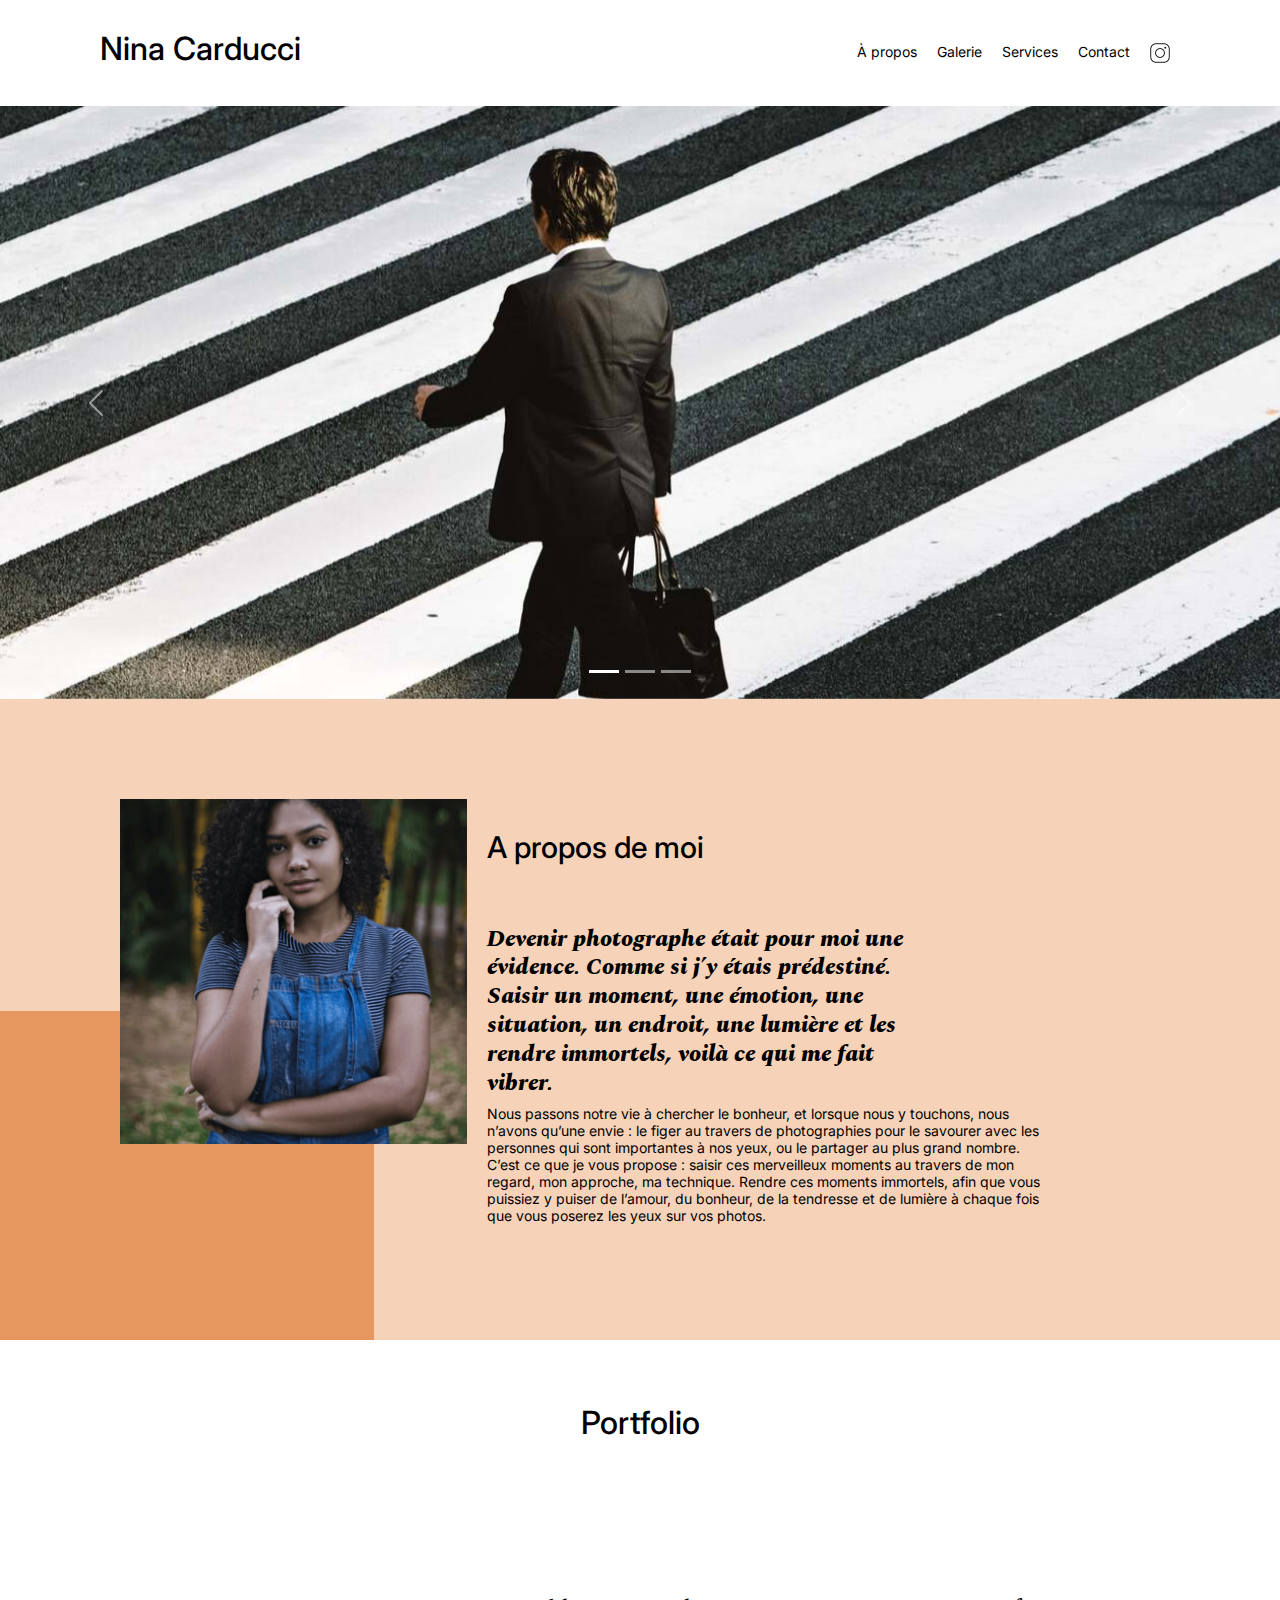
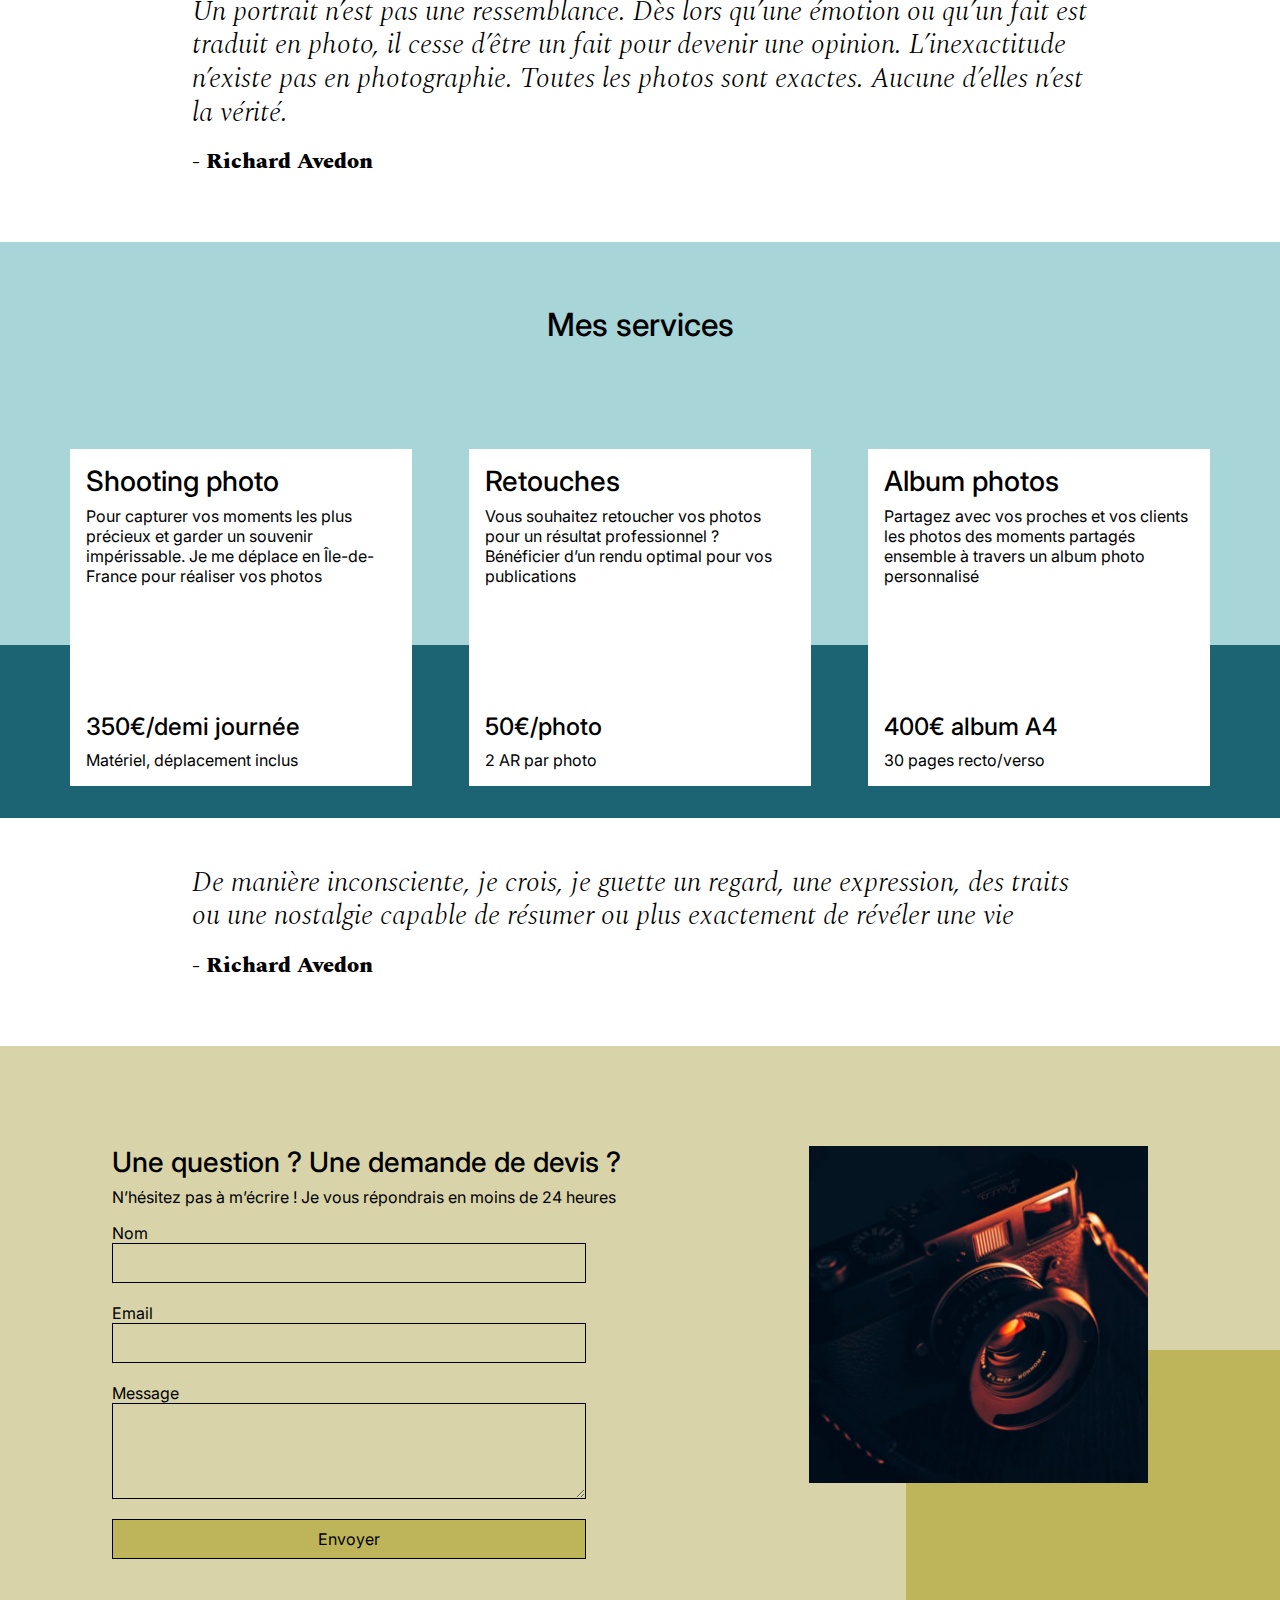
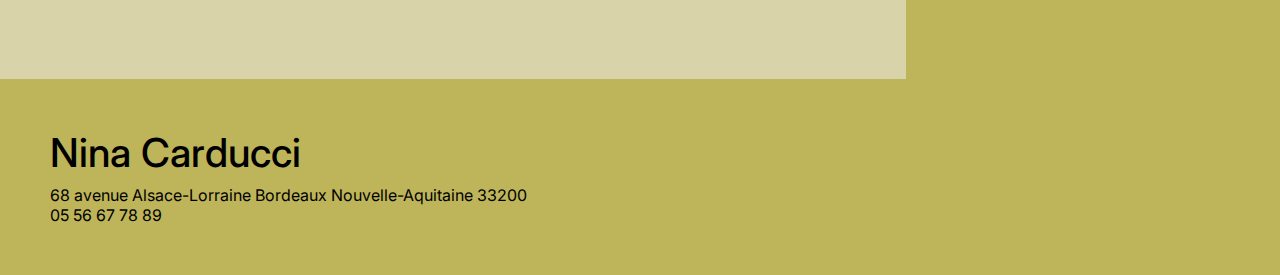
==== commit d803486c: "perf:utilisation du code minifier et correction bug citation" ====
--- a/index.html
+++ b/index.html
@@ -1,3 +1,235 @@
-<!DOCTYPE html><html lang="fr"><head><meta charset="UTF-8"><meta name="viewport" content="width=device-width,initial-scale=1"><meta name="description" content="Nina Carducci, photographe passionnée.
-	Découvrez des images captivantes et 
-	des histoires uniques racontées à travers chaque photo. "><meta property="og:title" content="Nina Carducci"><meta property="og:description" content="Site portfolio de Nina Carducci, photographe passionnée"><meta property="og:image" content="./assets/images/nina.WebP"><meta property="og:url" content="https://ninacarducci.github.io/"><meta name="twitter:card" content="Summary Card"><meta name="twitter:title" content="Nina Carducci"><meta name="twitter:description" content="Site portfolio de Nina Carducci, photographe passionnée"><meta name="twitter:image" content="./assets/images/nina.WebP"><title>Nina Carducci - Photographe</title><link rel="stylesheet" href="./assets/bootstrap/bootstrap.css"><link rel="stylesheet" href="./assets/style.css"><link rel="preconnect" href="https://fonts.googleapis.com"><link rel="preconnect" href="https://fonts.gstatic.com" crossorigin><link href="https://fonts.googleapis.com/css2?family=Inter&family=Spectral:ital,wght@0,400;1,300;1,400;1,800&display=swap" rel="stylesheet"></head><body><header class="top-header"><h2 class="name">Nina Carducci</h2><nav class="nav"><ul><li><a href="#about">À propos</a></li><li><a href="#gallery">Galerie</a></li><li><a href="#services">Services</a></li><li><a href="#contact">Contact</a></li><li><a class="social-link" href="https://www.instagram.com/ninacarducci.photo/?hl=fr" target="_blank"><img src="./assets/images/instagram.WebP" alt="instagram"></a></li></ul></nav></header><main><div id="carouselExampleIndicators" class="carousel slide" data-bs-ride="carousel"><ol class="carousel-indicators"><li data-bs-target="#carouselExampleIndicators" data-bs-slide-to="0" class="active"></li><li data-bs-target="#carouselExampleIndicators" data-bs-slide-to="1"></li><li data-bs-target="#carouselExampleIndicators" data-bs-slide-to="2"></li></ol><div class="carousel-inner"><div class="carousel-item active"><img src="./assets/images/slider/ryoji-iwata-wUZjnOv7t0g-unsplash-min.WebP" class="d-block w-100" alt="yoji-iwata"></div><div class="carousel-item"><img src="./assets/images/slider/nicholas-green-nPz8akkUmDI-unsplash.WebP" class="d-block w-100" alt="nicholas-green"></div><div class="carousel-item"><img src="./assets/images/slider/edward-cisneros-3_h6-1NPDGw-unsplash.WebP" class="d-block w-100" alt="edward-cisneros"></div><button class="carousel-control-prev" type="button" data-bs-target="#carouselExampleIndicators" data-bs-slide="prev"><span class="carousel-control-prev-icon" aria-hidden="true"></span><span class="visually-hidden">Previous</span></button><button class="carousel-control-next" type="button" data-bs-target="#carouselExampleIndicators" data-bs-slide="next"><span class="carousel-control-next-icon" aria-hidden="true"></span><span class="visually-hidden">Next</span></button></div></div><section id="about"><div class="picture left"><img src="./assets/images/nina.WebP" alt="nina"></div><div id="about-me"><h2 class="about-me__title">A propos de moi</h2><h4 class="about-me__introduction">Devenir photographe était pour moi une évidence. Comme si j’y étais prédestiné. Saisir un moment, une émotion, une situation, un endroit, une lumière et les rendre immortels, voilà ce qui me fait vibrer.</h4><p>Nous passons notre vie à chercher le bonheur, et lorsque nous y touchons, nous n’avons qu’une envie : le figer au travers de photographies pour le savourer avec les personnes qui sont importantes à nos yeux, ou le partager au plus grand nombre. C’est ce que je vous propose : saisir ces merveilleux moments au travers de mon regard, mon approche, ma technique. Rendre ces moments immortels, afin que vous puissiez y puiser de l’amour, du bonheur, de la tendresse et de lumière à chaque fois que vous poserez les yeux sur vos photos.</p></div></section><section id="gallery"><h2 class="title">Portfolio</h2><div class="container py-3"><div class="gallery" style="display:none"><img data-gallery-tag="Concert" class="gallery-item" src="./assets/images/gallery/concerts/aaron-paul-wnX-fXzB6Cw-unsplash.WebP" alt="aaron-paul"> <img data-gallery-tag="Entreprises" class="gallery-item" src="./assets/images/gallery/entreprise/ali-morshedlou-WMD64tMfc4k-unsplash.WebP" alt="ali-morshedlou"> <img data-gallery-tag="Entreprises" class="gallery-item" src="./assets/images/gallery/entreprise/jason-goodman-tHO1_OuKbg0-unsplash.WebP" alt="jason-goodman"> <img data-gallery-tag="Mariages" class="gallery-item" src="./assets/images/gallery/mariage/hannah-busing-RvF2R_qMpRk-unsplash.WebP" alt="hannah-busing"> <img data-gallery-tag="Portrait" class="gallery-item" src="./assets/images/gallery/portraits/ade-tunji-rVkhWWZFAtQ-unsplash.WebP" alt="ade-tunji"> <img data-gallery-tag="Mariages" class="gallery-item" src="./assets/images/gallery/mariage/jakob-owens-SiniLJkXhMc-unsplash.WebP" alt="jakob-owens"> <img data-gallery-tag="Portrait" class="gallery-item" src="./assets/images/gallery/portraits/nino-van-prattenburg-443cl1uR_8-unsplash.WebP" alt="nino-van-prattenburg"> <img data-gallery-tag="Concert" class="gallery-item" src="./assets/images/gallery/concerts/austin-neill-hgO1wFPXl3I-unsplash.WebP" alt="austin-neill"> <img data-gallery-tag="Entreprises" class="gallery-item" src="./assets/images/gallery/entreprise/mateus-campos-felipe-Fsgzm8N0hIY-unsplash.WebP" alt="mateus-campos"></div></div><div class="quote"><figure><blockquote><p class="quote__text">Un portrait n’est pas une ressemblance. Dès lors qu’une émotion ou qu’un fait est traduit en photo, il cesse d’être un fait pour devenir une opinion. L’inexactitude n’existe pas en photographie. Toutes les photos sont exactes. Aucune d’elles n’est la vérité.</p></blockquote><figcaption class="quote__author">- Richard Avedon</figcaption></figure></div></section><section id="services"><h2 class="title">Mes services</h2><div class="container"><div class="service"><div class="service__description"><h3>Shooting photo</h3><p>Pour capturer vos moments les plus précieux et garder un souvenir impérissable. Je me déplace en Île-de-France pour réaliser vos photos</p></div><div class="service__price"><h4>350€/demi journée</h4><span>Matériel, déplacement inclus</span></div></div><div class="service"><div class="service__description"><h3>Retouches</h3><p>Vous souhaitez retoucher vos photos pour un résultat professionnel ? Bénéficier d’un rendu optimal pour vos publications</p></div><div class="service__price"><h4>50€/photo</h4><span>2 AR par photo</span></div></div><div class="service"><div class="service__description"><h3>Album photos</h3><p>Partagez avec vos proches et vos clients les photos des moments partagés ensemble à travers un album photo personnalisé</p></div><div class="service__price"><h4>400€ album A4</h4><span>30 pages recto/verso</span></div></div></div><div class="quote"><figure><blockquote><h3 class="quote__text">De manière inconsciente, je crois, je guette un regard, une expression, des traits ou une nostalgie capable de résumer ou plus exactement de révéler une vie</h3></blockquote><figcaption class="quote__author">- Richard Avedon</figcaption></figure></div></section><section id="contact"><div class="container"><div class="form-container"><h3>Une question ? Une demande de devis ?</h3><p>N’hésitez pas à m’écrire ! Je vous répondrais en moins de 24 heures</p><form method="post"><label for="nom">Nom</label><input type="text" name="nom" id="nom"><label for="email">Email</label><input type="email" name="email" id="email"><label for="message">Message</label><textarea name="message" id="message" cols="30" rows="10"></textarea><input type="submit" value="Envoyer"></form></div><div class="picture right"><img src="./assets/images/camera.WebP" alt="camera"></div></div></section><footer><div itemscope itemtype="http://schema.org/LocalBusiness"><h1 itemprop="name">Nina Carducci</h1><div itemprop="address" itemscope itemtype="http://schema.org/PostalAddress"><span itemprop="streetAddress">68 avenue Alsace-Lorraine</span><span itemprop="addressLocality">Bordeaux</span><span itemprop="addressRegion">Nouvelle-Aquitaine</span><span itemprop="postalCode">33200</span></div><div itemprop="telephone">05 56 67 78 89</div></div></footer></main><script src="assets/bootstrap/bootstrap.bundle.js"></script><script src="https://code.jquery.com/jquery-3.4.1.min.js" integrity="sha256-CSXorXvZcTkaix6Yvo6HppcZGetbYMGWSFlBw8HfCJo=" crossorigin="anonymous"></script><script src="assets/maugallery.js"></script><script src="assets/scripts.js"></script></body></html>+<!DOCTYPE html>
+<html lang="fr">
+
+<head>
+	<meta charset="UTF-8">
+	<meta name="viewport" content="width=device-width, initial-scale=1.0">
+	<meta name="description" content="Nina Carducci, photographe passionnée.
+	 Découvrez des images captivantes et 
+	 des histoires uniques racontées à travers chaque photo. ">
+
+	<meta property="og:title" content="Nina Carducci" />
+	<meta property="og:description" content="Site portfolio de Nina Carducci, photographe passionnée" />
+	<meta property="og:image" content="./assets/images/nina.WebP" />
+	<meta property="og:url" content="https://ninacarducci.github.io/" />
+
+	<meta name="twitter:card" content="Summary Card" />
+	<meta name="twitter:title" content="Nina Carducci" />
+	<meta name="twitter:url" content="https://ninacarducci.github.io/">
+	<meta name="twitter:description" content="Site portfolio de Nina Carducci, photographe passionnée" />
+	<meta name="twitter:image" content="./assets/images/nina.WebP" />
+
+
+	<title>Nina Carducci - Photographe</title>
+	<link rel="stylesheet" href="./assets/bootstrap/bootstrap.min.css">
+	<link rel="stylesheet" href="./assets/style.css">
+	<link rel="preconnect" href="https://fonts.googleapis.com">
+	<link rel="preconnect" href="https://fonts.gstatic.com" crossorigin>
+	<link
+		href="https://fonts.googleapis.com/css2?family=Inter&family=Spectral:ital,wght@0,400;1,300;1,400;1,800&display=swap"
+		rel="stylesheet">
+</head>
+
+<body>
+	<header class="top-header">
+		<h2 class="name">Nina Carducci</h2>
+		<nav class="nav">
+			<ul>
+				<li><a href="#about">À propos</a></li>
+				<li><a href="#gallery">Galerie</a></li>
+				<li><a href="#services">Services</a></li>
+				<li><a href="#contact">Contact</a></li>
+				<li><a class="social-link" href="https://www.instagram.com/ninacarducci.photo/?hl=fr" target="_blank">
+						<img src="./assets/images/instagram.WebP" alt="instagram"></a></li>
+			</ul>
+		</nav>
+	</header>
+	<main>
+		<div id="carouselExampleIndicators" class="carousel slide" data-bs-ride="carousel">
+			<ol class="carousel-indicators">
+				<li data-bs-target="#carouselExampleIndicators" data-bs-slide-to="0" class="active"></li>
+				<li data-bs-target="#carouselExampleIndicators" data-bs-slide-to="1"></li>
+				<li data-bs-target="#carouselExampleIndicators" data-bs-slide-to="2"></li>
+			</ol>
+			<div class="carousel-inner">
+				<div class="carousel-item active">
+					<img src="./assets/images/slider/ryoji-iwata-wUZjnOv7t0g-unsplash-min.WebP" class="d-block w-100"
+						alt="yoji-iwata">
+				</div>
+				<div class="carousel-item">
+					<img src="./assets/images/slider/nicholas-green-nPz8akkUmDI-unsplash.WebP" class="d-block w-100"
+						alt="nicholas-green">
+				</div>
+				<div class="carousel-item">
+					<img src="./assets/images/slider/edward-cisneros-3_h6-1NPDGw-unsplash.WebP" class="d-block w-100"
+						alt="edward-cisneros">
+				</div>
+				<button class="carousel-control-prev" type="button" data-bs-target="#carouselExampleIndicators"
+					data-bs-slide="prev">
+					<span class="carousel-control-prev-icon" aria-hidden="true"></span>
+					<span class="visually-hidden">Previous</span>
+				</button>
+				<button class="carousel-control-next" type="button" data-bs-target="#carouselExampleIndicators"
+					data-bs-slide="next">
+					<span class="carousel-control-next-icon" aria-hidden="true"></span>
+					<span class="visually-hidden">Next</span>
+				</button>
+			</div>
+		</div>
+
+		<section id="about">
+			<div class="picture left">
+				<img src="./assets/images/nina.WebP" alt="nina">
+			</div>
+			<div id="about-me">
+				<h2 class="about-me__title">A propos de moi</h2>
+				<h4 class="about-me__introduction">Devenir photographe était pour moi une évidence. Comme si j’y étais
+					prédestiné. Saisir un moment, une émotion, une situation, un endroit, une lumière et les rendre
+					immortels, voilà ce qui me fait vibrer.</h4>
+				<p>Nous passons notre vie à chercher le bonheur, et lorsque nous y touchons, nous n’avons qu’une envie :
+					le figer au travers de photographies pour le savourer avec les personnes qui sont importantes à nos
+					yeux, ou le partager au plus grand nombre.
+					C’est ce que je vous propose : saisir ces merveilleux moments au travers de mon regard, mon
+					approche, ma technique. Rendre ces moments immortels, afin que vous puissiez y puiser de l’amour, du
+					bonheur, de la tendresse et de lumière à chaque fois que vous poserez les yeux sur vos photos.</p>
+			</div>
+		</section>
+
+		<section id="gallery">
+			<h2 class="title">Portfolio</h2>
+			<div class="container py-3">
+				<div class="gallery" style="display: none">
+					<img data-gallery-tag="Concert" class="gallery-item"
+						src="./assets/images/gallery/concerts/aaron-paul-wnX-fXzB6Cw-unsplash.WebP" alt="aaron-paul">
+					<img data-gallery-tag="Entreprises" class="gallery-item"
+						src="./assets/images/gallery/entreprise/ali-morshedlou-WMD64tMfc4k-unsplash.WebP"
+						alt="ali-morshedlou">
+					<img data-gallery-tag="Entreprises" class="gallery-item"
+						src="./assets/images/gallery/entreprise/jason-goodman-tHO1_OuKbg0-unsplash.WebP"
+						alt="jason-goodman">
+					<img data-gallery-tag="Mariages" class="gallery-item"
+						src="./assets/images/gallery/mariage/hannah-busing-RvF2R_qMpRk-unsplash.WebP"
+						alt="hannah-busing">
+					<img data-gallery-tag="Portrait" class="gallery-item"
+						src="./assets/images/gallery/portraits/ade-tunji-rVkhWWZFAtQ-unsplash.WebP" alt="ade-tunji">
+					<img data-gallery-tag="Mariages" class="gallery-item"
+						src="./assets/images/gallery/mariage/jakob-owens-SiniLJkXhMc-unsplash.WebP" alt="jakob-owens">
+					<img data-gallery-tag="Portrait" class="gallery-item"
+						src="./assets/images/gallery/portraits/nino-van-prattenburg-443cl1uR_8-unsplash.WebP"
+						alt="nino-van-prattenburg">
+					<img data-gallery-tag="Concert" class="gallery-item"
+						src="./assets/images/gallery/concerts/austin-neill-hgO1wFPXl3I-unsplash.WebP"
+						alt="austin-neill">
+					<img data-gallery-tag="Entreprises" class="gallery-item"
+						src="./assets/images/gallery/entreprise/mateus-campos-felipe-Fsgzm8N0hIY-unsplash.WebP"
+						alt="mateus-campos">
+				</div>
+			</div>
+			<div class="quote">
+				<figure>
+					<blockquote>
+						<h3 class="quote__text">Un portrait n’est pas une ressemblance. Dès lors qu’une émotion ou qu’un
+							fait est traduit en photo, il cesse d’être un fait pour devenir une opinion. L’inexactitude
+							n’existe pas en photographie. Toutes les photos sont exactes. Aucune d’elles n’est la
+							vérité.</h3>
+					</blockquote>
+					<figcaption class="quote__author">- Richard Avedon</figcaption>
+				</figure>
+			</div>
+		</section>
+
+		<section id="services">
+			<h2 class="title">Mes services</h2>
+			<div class="container">
+				<div class="service">
+					<div class="service__description">
+						<h3>Shooting photo</h3>
+						<p>Pour capturer vos moments les plus précieux et garder un souvenir impérissable. Je me déplace
+							en Île-de-France pour réaliser vos photos</p>
+					</div>
+					<div class="service__price">
+						<h4>350€/demi journée</h4>
+						<span>Matériel, déplacement inclus</span>
+					</div>
+
+				</div>
+				<div class="service">
+					<div class="service__description">
+						<h3>Retouches</h3>
+						<p>Vous souhaitez retoucher vos photos pour un résultat professionnel ? Bénéficier d’un rendu
+							optimal pour vos publications</p>
+					</div>
+					<div class="service__price">
+						<h4>50€/photo</h4>
+						<span>2 AR par photo</span>
+					</div>
+				</div>
+				<div class="service">
+					<div class="service__description">
+						<h3>Album photos</h3>
+						<p>Partagez avec vos proches et vos clients les photos des moments partagés ensemble à travers
+							un album photo personnalisé</p>
+					</div>
+					<div class="service__price">
+						<h4>400€ album A4</h4>
+						<span>30 pages recto/verso</span>
+					</div>
+				</div>
+			</div>
+		</section>
+			<div class="quote">
+				<figure>
+					<blockquote>
+						<h3 class="quote__text">De manière inconsciente, je crois, je guette un regard, une expression,
+							des traits ou une nostalgie capable de résumer ou plus exactement de révéler une vie</h3>
+					</blockquote>
+					<figcaption class="quote__author">- Richard Avedon</figcaption>
+				</figure>
+			</div>
+		
+		<section id="contact">
+			<div class="container">
+				<div class="form-container">
+					<h3>Une question ? Une demande de devis ?</h3>
+					<p> N’hésitez pas à m’écrire ! Je vous répondrais en moins de 24 heures</p>
+					<form method="post">
+						<label for="nom">Nom</label>
+						<input type="text" name="nom" id="nom">
+						<label for="email">Email</label>
+						<input type="email" name="email" id="email">
+						<label for="message">Message</label>
+						<textarea name="message" id="message" cols="30" rows="10"></textarea>
+						<input type="submit" value="Envoyer">
+					</form>
+
+				</div>
+				<div class="picture right">
+					<img src="./assets/images/camera.WebP" alt="camera">
+				</div>
+			</div>
+
+		</section>
+		<footer>
+			<div itemscope itemtype="http://schema.org/LocalBusiness">
+				<h1 itemprop="name">Nina Carducci</h1>
+				<div itemprop="address" itemscope itemtype="http://schema.org/PostalAddress">
+					<span itemprop="streetAddress">68 avenue Alsace-Lorraine</span>
+					<span itemprop="addressLocality">Bordeaux</span>
+					<span itemprop="addressRegion">Nouvelle-Aquitaine</span>
+					<span itemprop="postalCode">33200</span>
+				</div>
+				<div itemprop="telephone">05 56 67 78 89</div>
+			</div>
+		</footer>
+	</main>
+
+	<script src="assets/bootstrap/bootstrap.bundle.min.js"></script>
+	<script src="https://code.jquery.com/jquery-3.4.1.min.js"
+		integrity="sha256-CSXorXvZcTkaix6Yvo6HppcZGetbYMGWSFlBw8HfCJo=" crossorigin="anonymous"></script>
+	<script src="assets/maugallery.js"></script>
+	<script src="assets/scripts.js"></script>
+
+
+</body>
+
+</html>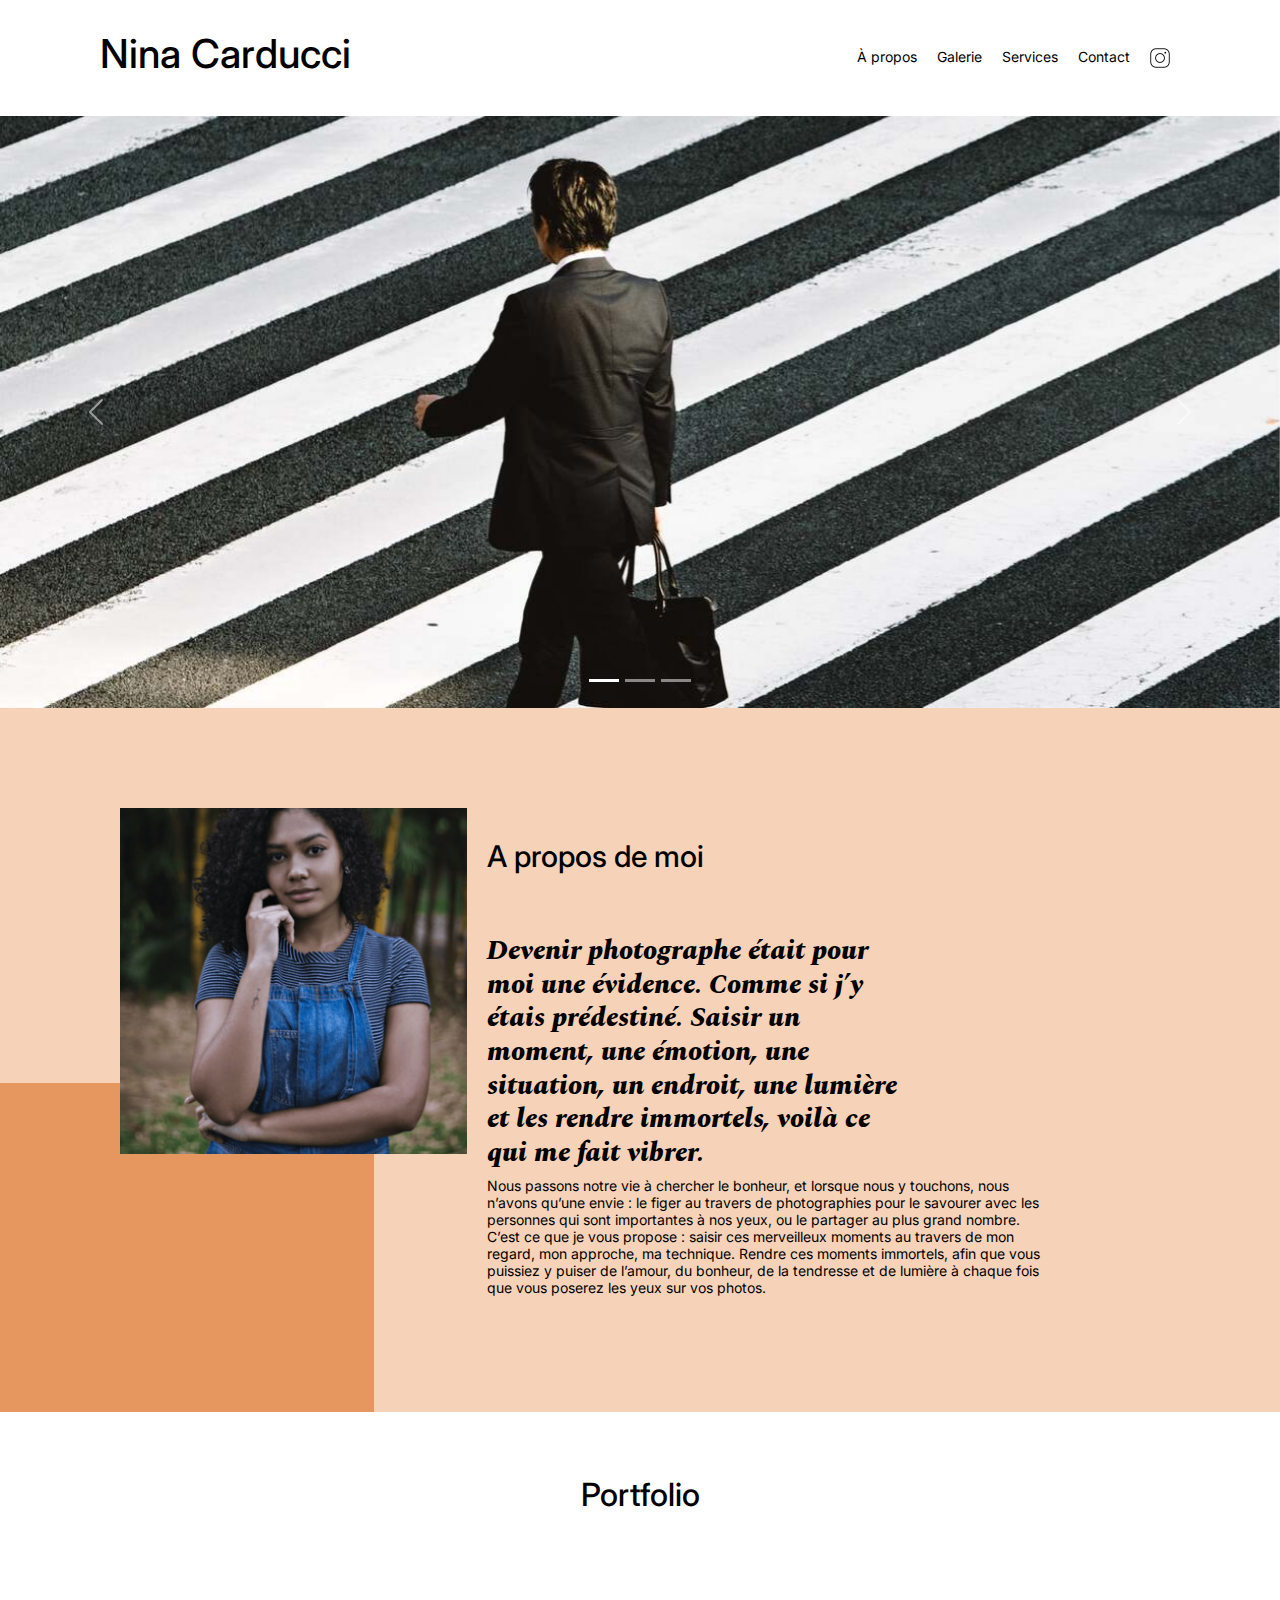
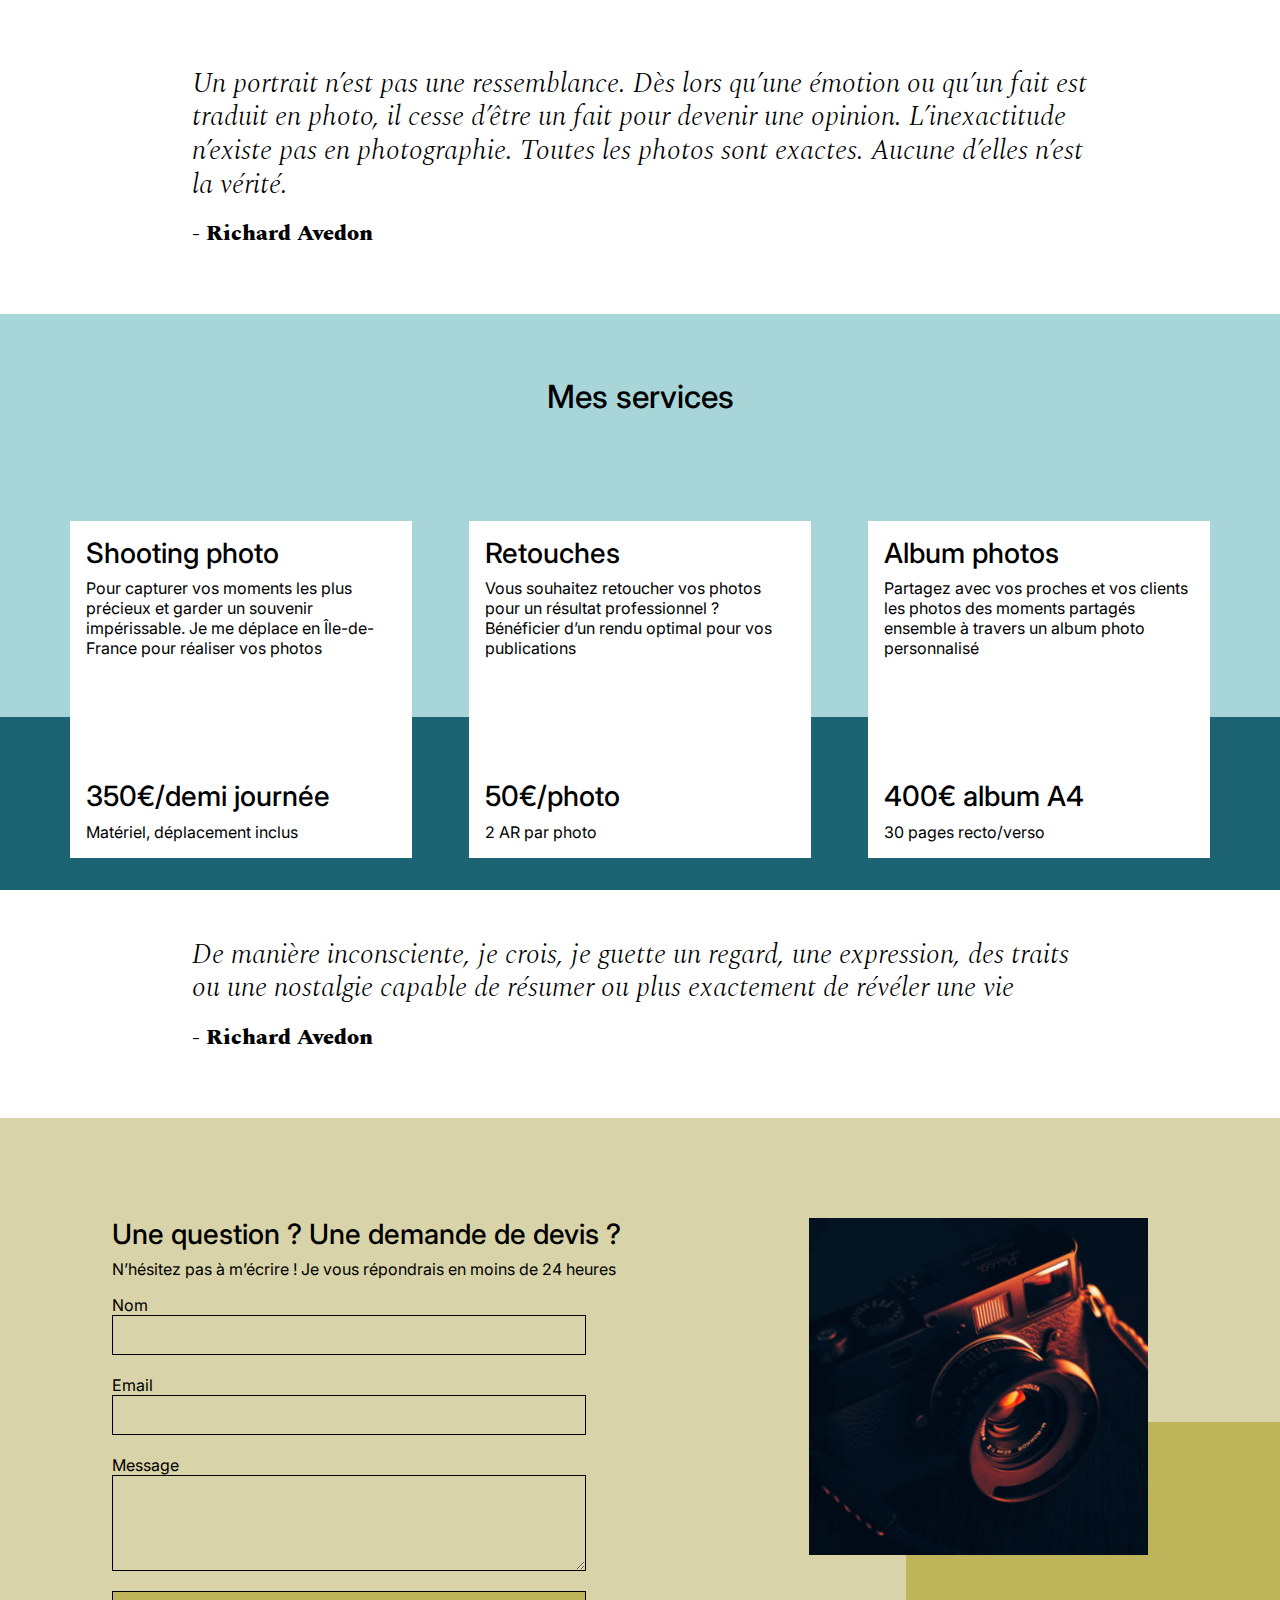
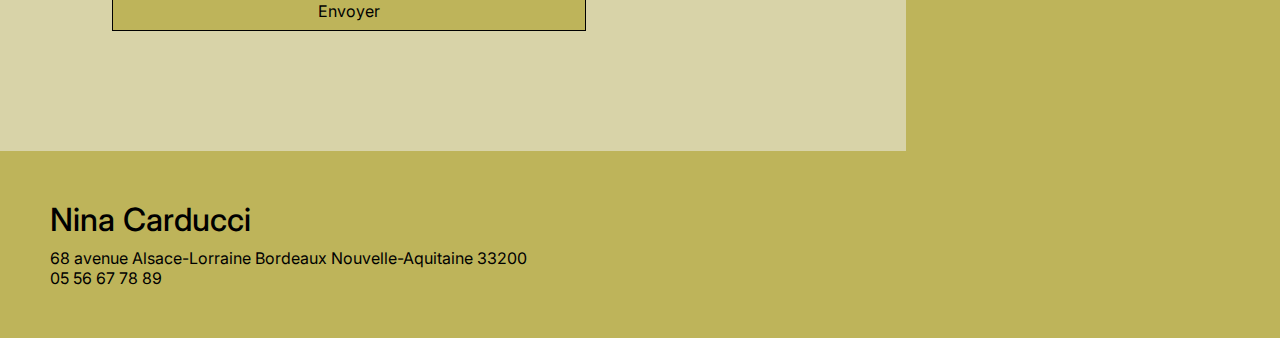
==== commit 22fbe19c: "fix:erreur contrast + hierarchie titre" ====
--- a/index.html
+++ b/index.html
@@ -18,9 +18,8 @@
 	<meta name="twitter:url" content="https://ninacarducci.github.io/">
 	<meta name="twitter:description" content="Site portfolio de Nina Carducci, photographe passionnée" />
 	<meta name="twitter:image" content="./assets/images/nina.WebP" />
-
-
 	<title>Nina Carducci - Photographe</title>
+
 	<link rel="stylesheet" href="./assets/bootstrap/bootstrap.min.css">
 	<link rel="stylesheet" href="./assets/style.css">
 	<link rel="preconnect" href="https://fonts.googleapis.com">
@@ -32,7 +31,7 @@
 
 <body>
 	<header class="top-header">
-		<h2 class="name">Nina Carducci</h2>
+		<h1 class="name">Nina Carducci</h1>
 		<nav class="nav">
 			<ul>
 				<li><a href="#about">À propos</a></li>
@@ -83,9 +82,9 @@
 			</div>
 			<div id="about-me">
 				<h2 class="about-me__title">A propos de moi</h2>
-				<h4 class="about-me__introduction">Devenir photographe était pour moi une évidence. Comme si j’y étais
+				<h3 class="about-me__introduction">Devenir photographe était pour moi une évidence. Comme si j’y étais
 					prédestiné. Saisir un moment, une émotion, une situation, un endroit, une lumière et les rendre
-					immortels, voilà ce qui me fait vibrer.</h4>
+					immortels, voilà ce qui me fait vibrer.</h3>
 				<p>Nous passons notre vie à chercher le bonheur, et lorsque nous y touchons, nous n’avons qu’une envie :
 					le figer au travers de photographies pour le savourer avec les personnes qui sont importantes à nos
 					yeux, ou le partager au plus grand nombre.
@@ -148,7 +147,7 @@
 							en Île-de-France pour réaliser vos photos</p>
 					</div>
 					<div class="service__price">
-						<h4>350€/demi journée</h4>
+						<h3>350€/demi journée</h3>
 						<span>Matériel, déplacement inclus</span>
 					</div>
 
@@ -160,7 +159,7 @@
 							optimal pour vos publications</p>
 					</div>
 					<div class="service__price">
-						<h4>50€/photo</h4>
+						<h3>50€/photo</h3>
 						<span>2 AR par photo</span>
 					</div>
 				</div>
@@ -171,22 +170,22 @@
 							un album photo personnalisé</p>
 					</div>
 					<div class="service__price">
-						<h4>400€ album A4</h4>
+						<h3>400€ album A4</h3>
 						<span>30 pages recto/verso</span>
 					</div>
 				</div>
 			</div>
 		</section>
-			<div class="quote">
-				<figure>
-					<blockquote>
-						<h3 class="quote__text">De manière inconsciente, je crois, je guette un regard, une expression,
-							des traits ou une nostalgie capable de résumer ou plus exactement de révéler une vie</h3>
-					</blockquote>
-					<figcaption class="quote__author">- Richard Avedon</figcaption>
-				</figure>
-			</div>
-		
+		<div class="quote">
+			<figure>
+				<blockquote>
+					<h3 class="quote__text">De manière inconsciente, je crois, je guette un regard, une expression,
+						des traits ou une nostalgie capable de résumer ou plus exactement de révéler une vie</h3>
+				</blockquote>
+				<figcaption class="quote__author">- Richard Avedon</figcaption>
+			</figure>
+		</div>
+
 		<section id="contact">
 			<div class="container">
 				<div class="form-container">
@@ -211,7 +210,7 @@
 		</section>
 		<footer>
 			<div itemscope itemtype="http://schema.org/LocalBusiness">
-				<h1 itemprop="name">Nina Carducci</h1>
+				<h2 itemprop="name">Nina Carducci</h2>
 				<div itemprop="address" itemscope itemtype="http://schema.org/PostalAddress">
 					<span itemprop="streetAddress">68 avenue Alsace-Lorraine</span>
 					<span itemprop="addressLocality">Bordeaux</span>
--- a/assets/style.css
+++ b/assets/style.css
@@ -1 +1 @@
-body{max-width:1920px;margin:auto}*{font-family:'Inter';font-style:normal}.top-header{background-color:white;position:sticky;top:0;z-index:1000;display:flex;justify-content:space-between;padding-inline:100px;padding-block:30px;align-items:center}.nav ul{display:flex;list-style-type:none;font-size:14px;margin-bottom:0}.nav li{padding-inline:10px}.nav a{text-decoration:none;color:#000}.social-link img{width:20px}#about{display:flex;background-color:#f6d2b8;padding-inline:100px;padding-block:100px;position:relative}.picture.left::before{content:' ';background-color:#e5975f;width:374px;height:329px;position:absolute;bottom:0;left:0;z-index:-1}.picture{flex:1;margin:0 20px;z-index:0}.picture img{width:100%}#about-me{flex:2}.about-me__title{margin-top:1em;margin-bottom:60px;font-size:30px}.about-me__introduction{font-family:'Spectral';font-weight:800;font-style:italic;width:60%}#about-me p{width:80%;font-size:14px}.title{text-align:center;padding-block:2em}.gallery .nav{justify-content:center}.nav-pills .nav-link.active,.nav-pills .show>.nav-link{color:#fff;background-color:#beb45a;border-radius:0}.nav-pills .nav-link{color:#000}.item-column{position:relative;margin-bottom:0!important;padding:0}.item-column::after{content:"";display:block;padding-bottom:100%}.gallery-item{position:absolute;width:100%;height:100%;object-fit:cover;padding:.5em}.mg-prev,.mg-next{width:30px;height:30px;border-radius:00%;justify-content:center;align-items:center;display:flex;font-size:24px}.quote{font-family:'Spectral';font-style:italic;width:70%;margin:auto;padding-block:3em}.quote__text{font-family:Spectral;font-style:italic;font-weight:300}.quote__author{font-family:Spectral;font-weight:800;font-size:22px}#services{margin:auto;background-color:#a8d5d8;position:relative}#services .container::before{content:' ';background-color:#1c6474;position:absolute;width:100%;height:30%;bottom:0;left:0;z-index:0}#services .container{justify-content:space-between;display:flex;padding:2em 0}.service{background-color:white;max-width:390px;width:30%;height:337px;padding:1em;display:flex;flex-direction:column;justify-content:space-between;z-index:1}#contact{margin:auto;background-color:#d8d3a8;position:relative;padding-inline:100px;padding-block:100px}#contact .container{display:flex}.picture.right::before{content:' ';background-color:#beb45a;width:374px;height:329px;position:absolute;bottom:0;right:0;z-index:-1}.form-container{flex:2}form{display:flex;flex-direction:column;width:70%;align-items:flex-start}form input{width:100%;background-color:transparent;border:solid 1px;height:2.5em;margin-bottom:20px}form textarea{width:100%;background-color:transparent;border:solid 1px;height:5em;line-height:2.5em;font-size:1.2em;margin-bottom:20px}input[type="submit"]{background-color:#beb45a;padding:.5em 1em}footer{background-color:#beb45a;padding:50px}@media all and (max-width:1180px){.picture{flex:2}#about,#contact .container{align-items:center}.about-me__title{margin-top:0;margin-bottom:1em}#about-me h6,#about-me p{width:100%}}@media all and (max-width:1000px){#about{flex-direction:column}.picture{width:50%}.picture.left::before{width:100%;height:30%;position:absolute;bottom:auto;top:0;left:0;z-index:-1}.about-me__title{text-align:center;margin-top:1em}#services .container{flex-direction:column}.service{width:100%;max-width:100%;height:auto;margin:2em 0}.service__description{margin-bottom:1em}#services .container::before{width:30%;height:100%;bottom:0;right:0;left:auto;z-index:0}#contact .container{flex-direction:column}#contact .picture.right{margin-top:1em}.picture.right::before{width:100%;height:30%;position:absolute;bottom:0;right:0;z-index:-1}}@media all and (max-width:650px){.top-header{flex-direction:column;padding-inline:0}.top-header .nav,.top-header .nav ul{width:100%;padding:0}.top-header .nav li{flex:1;padding-block:1em;text-align:center}.picture.left::before,.picture.right::before{height:150px}#services .container{align-items:center}.service{max-width:90%}#about,#contact{padding-inline:2em;padding-block:2em}form{width:100%}.picture{width:80%}}+body{max-width:1920px;margin:auto}*{font-family:'Inter';font-style:normal}.top-header{background-color:white;position:sticky;top:0;z-index:1000;display:flex;justify-content:space-between;padding-inline:100px;padding-block:30px;align-items:center}.nav ul{display:flex;list-style-type:none;font-size:14px;margin-bottom:0}.nav li{padding-inline:10px}.nav a{text-decoration:none;color:#000}.social-link img{width:20px}#about{display:flex;background-color:#f6d2b8;padding-inline:100px;padding-block:100px;position:relative}.picture.left::before{content:' ';background-color:#e5975f;width:374px;height:329px;position:absolute;bottom:0;left:0;z-index:-1}.picture{flex:1;margin:0 20px;z-index:0}.picture img{width:100%}#about-me{flex:2}.about-me__title{margin-top:1em;margin-bottom:60px;font-size:30px}.about-me__introduction{font-family:'Spectral';font-weight:800;font-style:italic;width:60%}#about-me p{width:80%;font-size:14px}.title{text-align:center;padding-block:2em}.gallery .nav{justify-content:center}.nav-pills .nav-link.active,.nav-pills .show>.nav-link{color:#fff;background-color:#3d241d;border-radius:0}.nav-pills .nav-link{color:#000}.item-column{position:relative;margin-bottom:0!important;padding:0}.item-column::after{content:"";display:block;padding-bottom:100%}.gallery-item{position:absolute;width:100%;height:100%;object-fit:cover;padding:.5em}.mg-prev,.mg-next{width:30px;height:30px;border-radius:00%;justify-content:center;align-items:center;display:flex;font-size:24px}.quote{font-family:'Spectral';font-style:italic;width:70%;margin:auto;padding-block:3em}.quote__text{font-family:Spectral;font-style:italic;font-weight:300}.quote__author{font-family:Spectral;font-weight:800;font-size:22px}#services{margin:auto;background-color:#a8d5d8;position:relative}#services .container::before{content:' ';background-color:#1c6474;position:absolute;width:100%;height:30%;bottom:0;left:0;z-index:0}#services .container{justify-content:space-between;display:flex;padding:2em 0}.service{background-color:white;max-width:390px;width:30%;height:337px;padding:1em;display:flex;flex-direction:column;justify-content:space-between;z-index:1}#contact{margin:auto;background-color:#d8d3a8;position:relative;padding-inline:100px;padding-block:100px}#contact .container{display:flex}.picture.right::before{content:' ';background-color:#beb45a;width:374px;height:329px;position:absolute;bottom:0;right:0;z-index:-1}.form-container{flex:2}form{display:flex;flex-direction:column;width:70%;align-items:flex-start}form input{width:100%;background-color:transparent;border:solid 1px;height:2.5em;margin-bottom:20px}form textarea{width:100%;background-color:transparent;border:solid 1px;height:5em;line-height:2.5em;font-size:1.2em;margin-bottom:20px}input[type="submit"]{background-color:#beb45a;padding:.5em 1em}footer{background-color:#beb45a;padding:50px}@media all and (max-width:1180px){.picture{flex:2}#about,#contact .container{align-items:center}.about-me__title{margin-top:0;margin-bottom:1em}#about-me h6,#about-me p{width:100%}}@media all and (max-width:1000px){#about{flex-direction:column}.picture{width:50%}.picture.left::before{width:100%;height:30%;position:absolute;bottom:auto;top:0;left:0;z-index:-1}.about-me__title{text-align:center;margin-top:1em}#services .container{flex-direction:column}.service{width:100%;max-width:100%;height:auto;margin:2em 0}.service__description{margin-bottom:1em}#services .container::before{width:30%;height:100%;bottom:0;right:0;left:auto;z-index:0}#contact .container{flex-direction:column}#contact .picture.right{margin-top:1em}.picture.right::before{width:100%;height:30%;position:absolute;bottom:0;right:0;z-index:-1}}@media all and (max-width:650px){.top-header{flex-direction:column;padding-inline:0}.top-header .nav,.top-header .nav ul{width:100%;padding:0}.top-header .nav li{flex:1;padding-block:1em;text-align:center}.picture.left::before,.picture.right::before{height:150px}#services .container{align-items:center}.service{max-width:90%}#about,#contact{padding-inline:2em;padding-block:2em}form{width:100%}.picture{width:80%}}